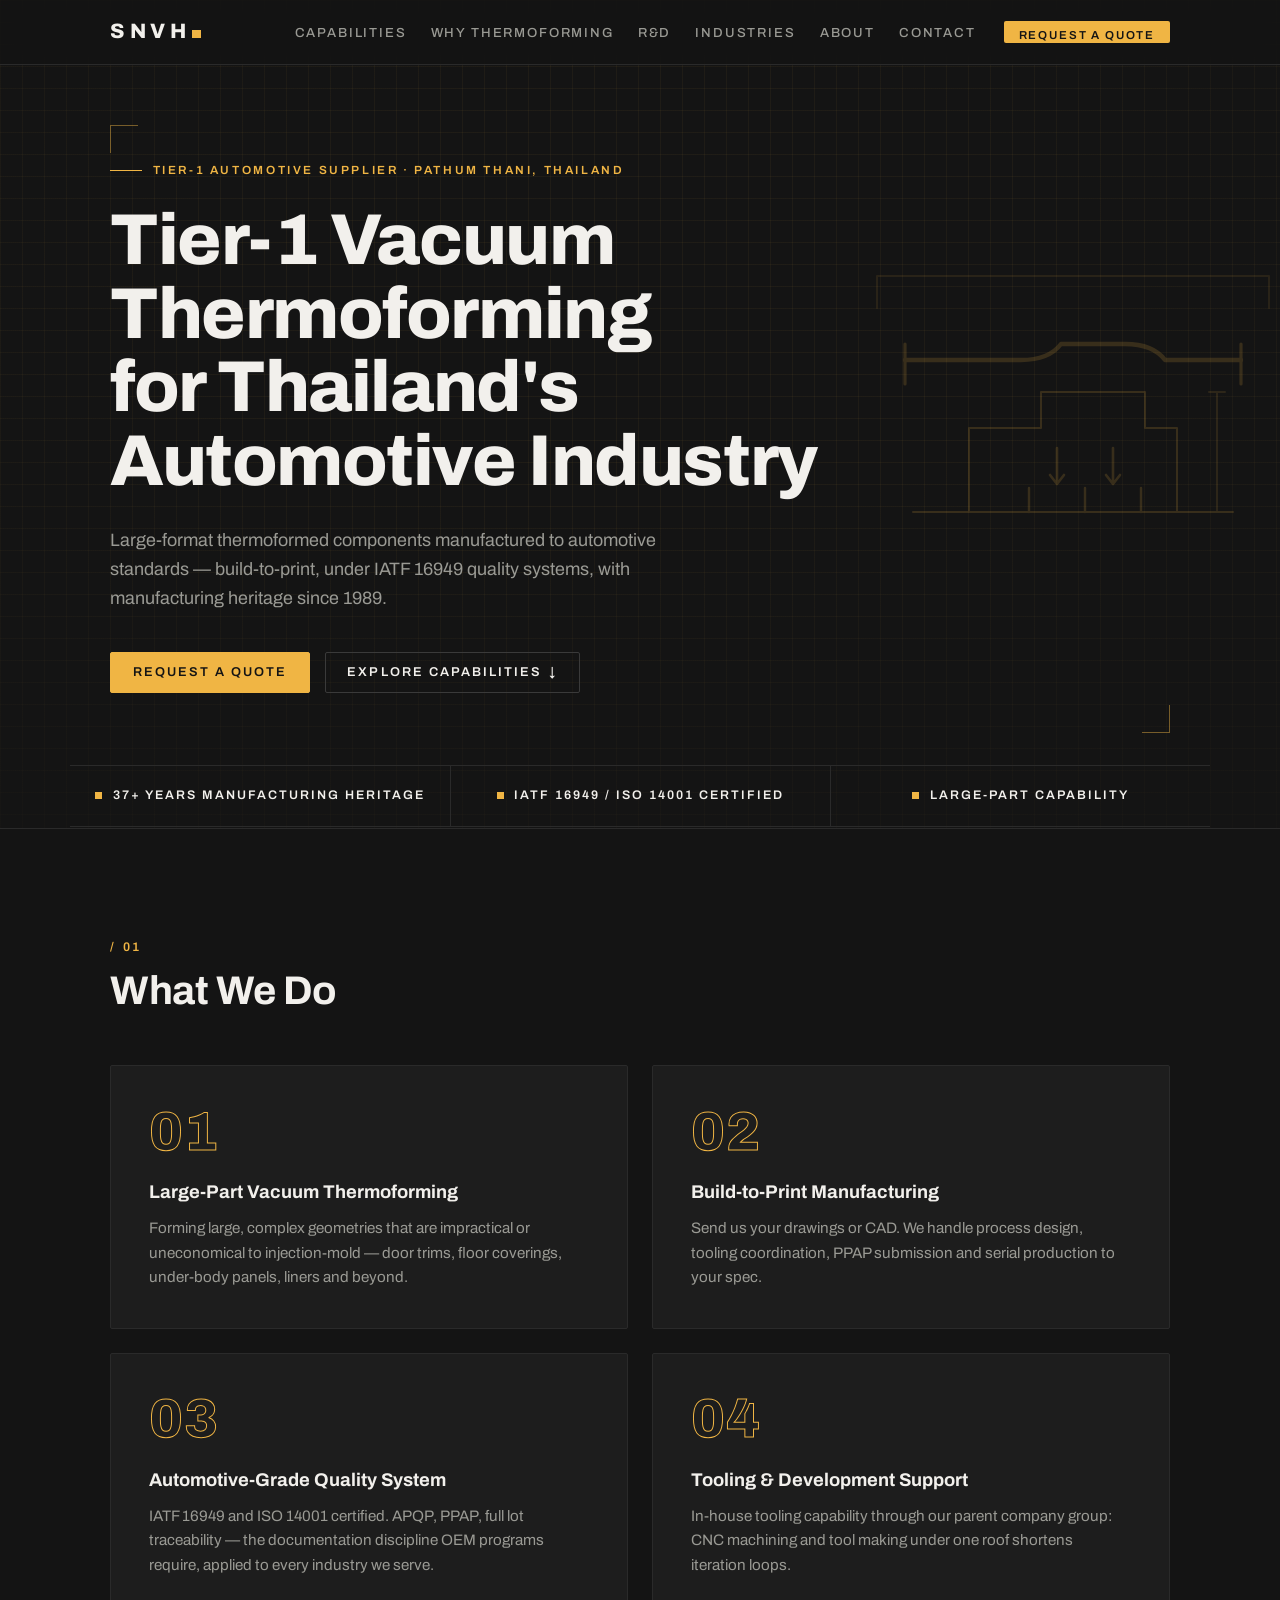
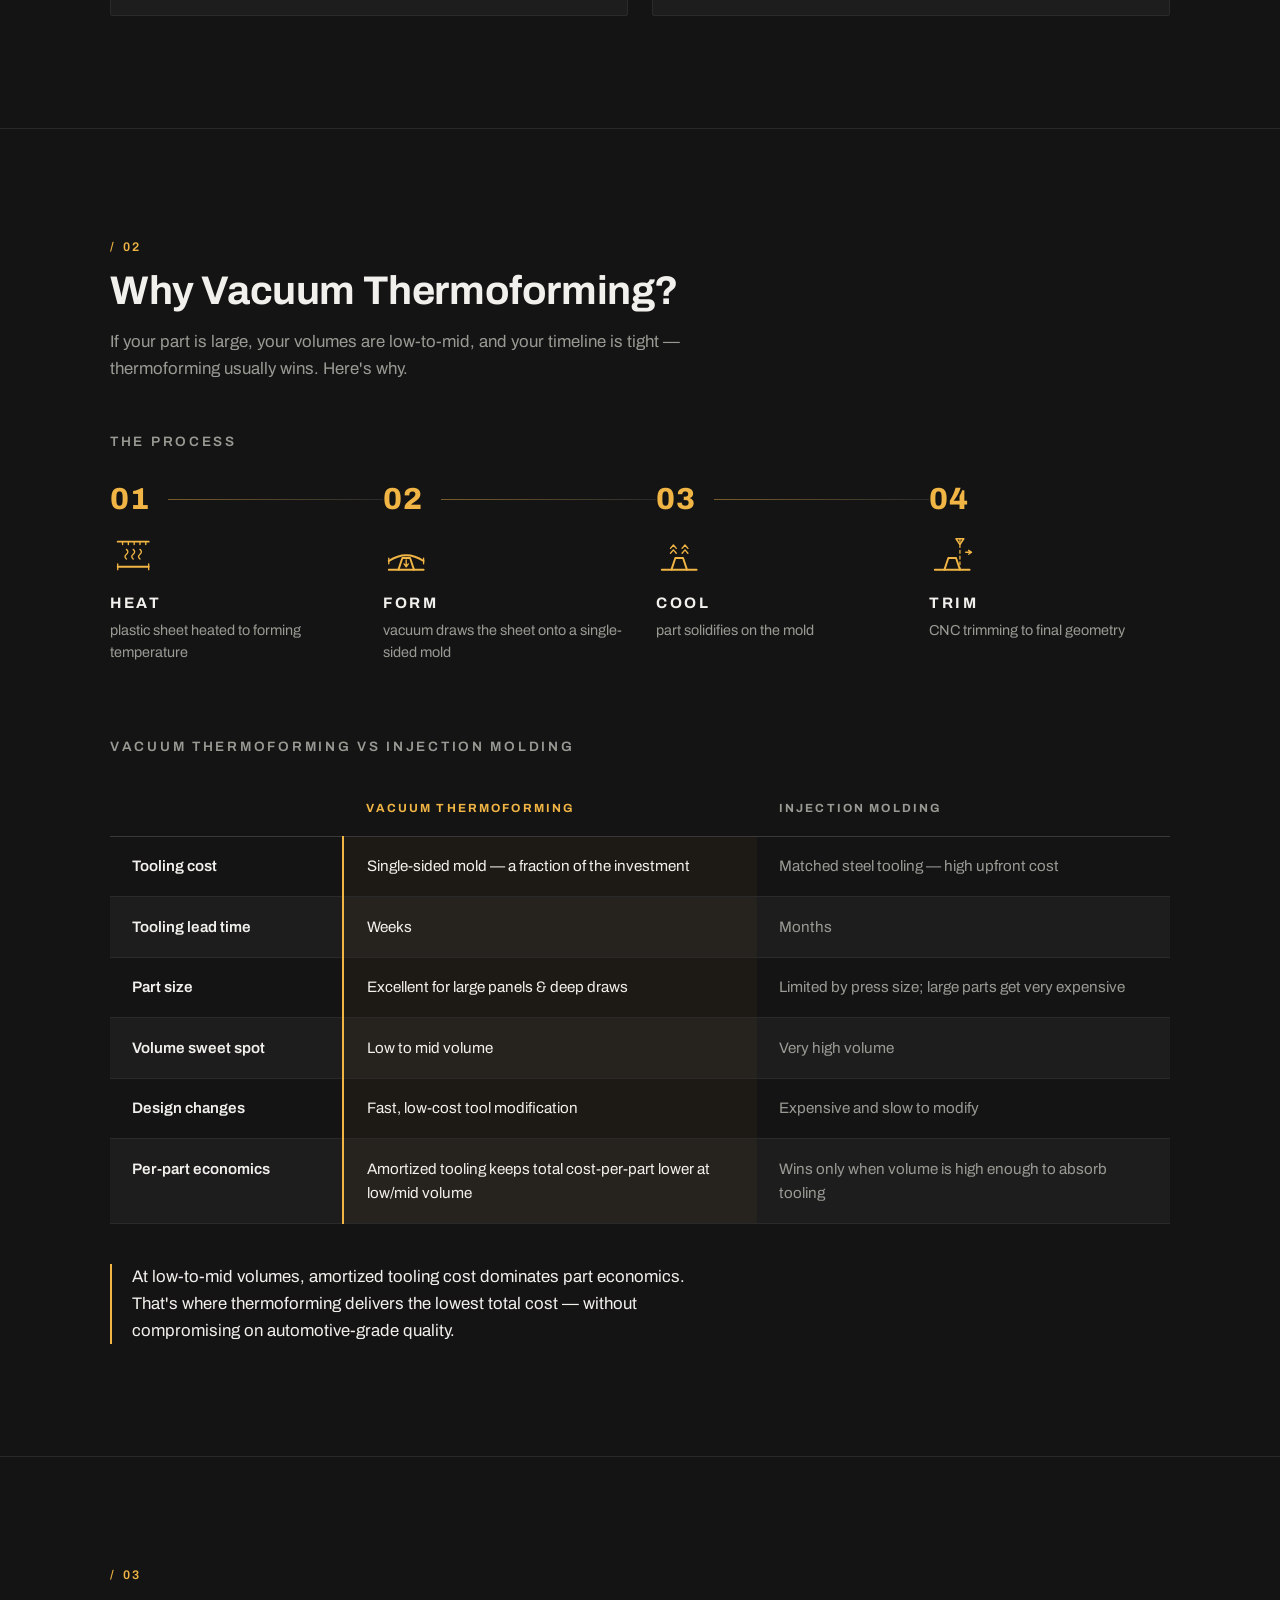
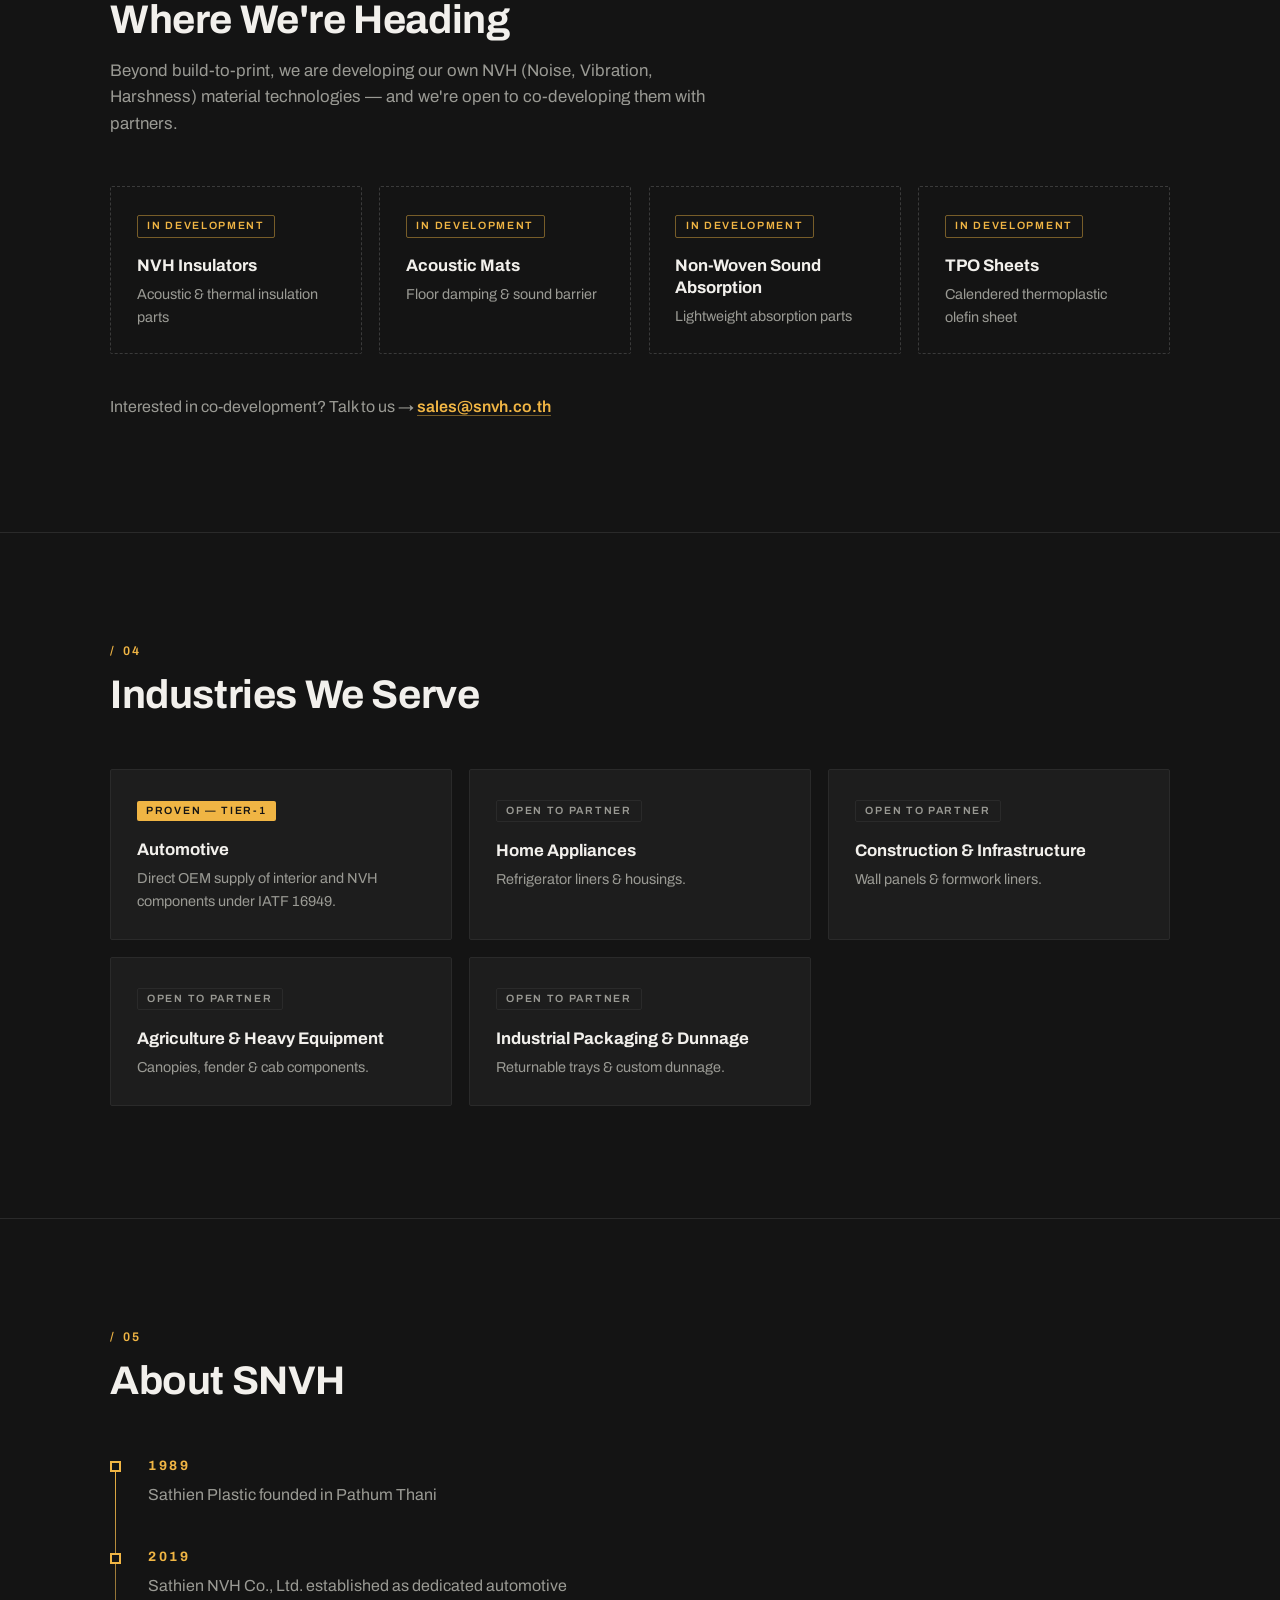
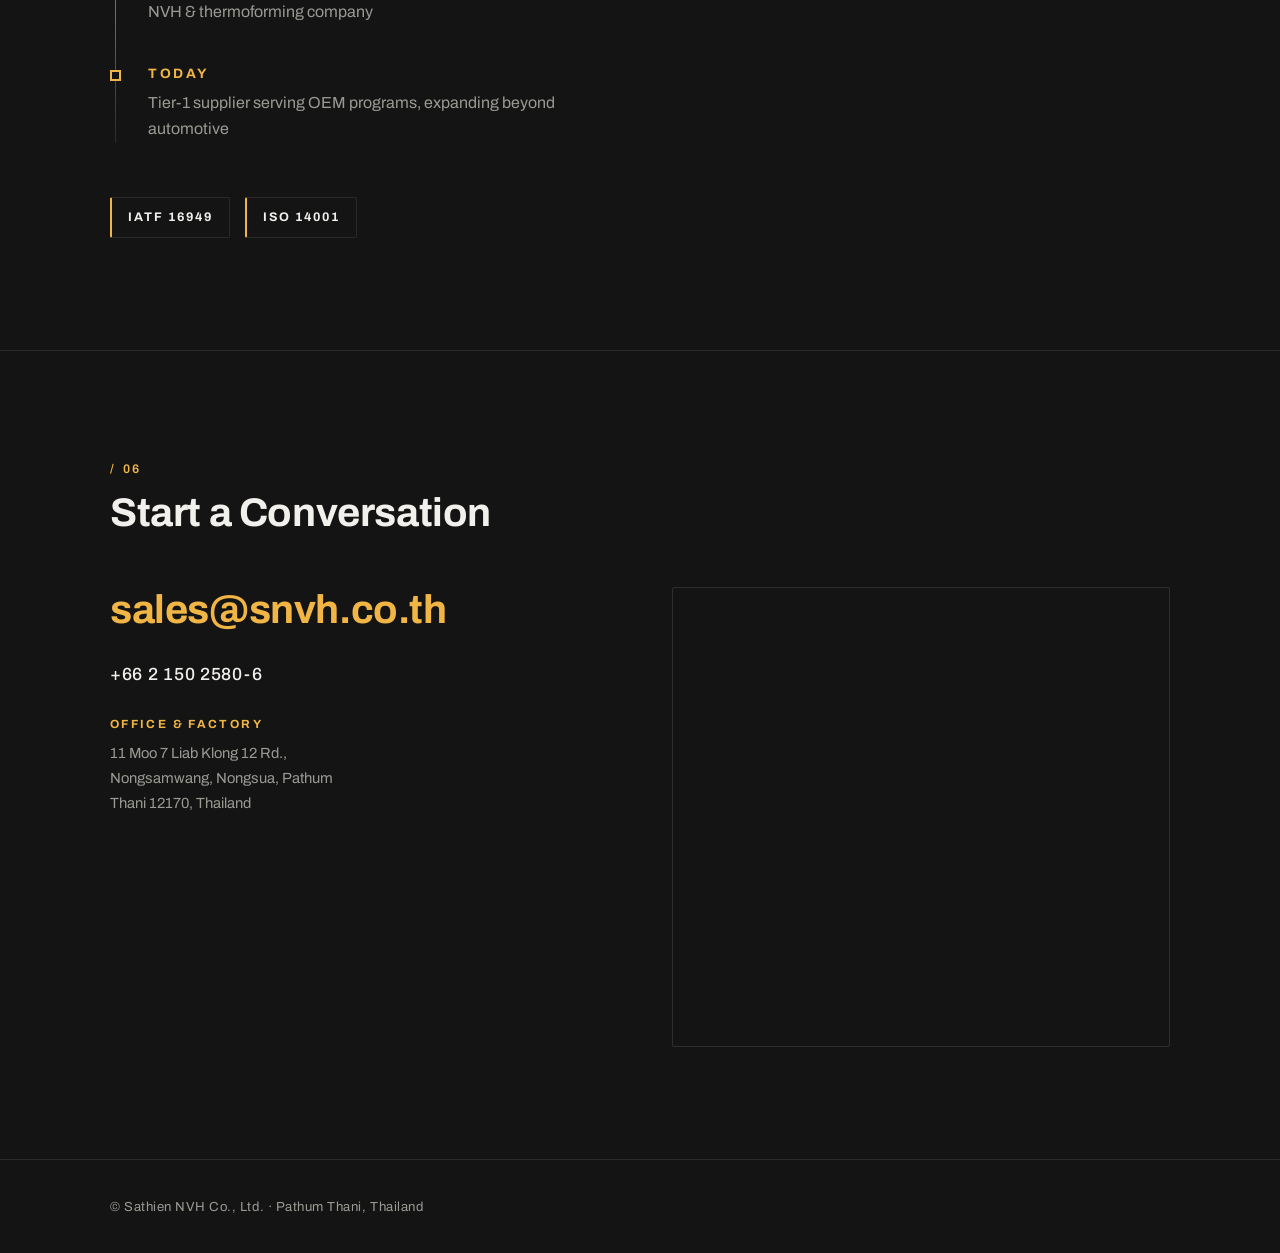
==== index.html @ 0f34d7b3 "feat: technical SVG illustrations for hero and process steps" ====
<!DOCTYPE html>
<html lang="en">
<head>
  <meta charset="UTF-8">
  <!-- Gate class added pre-CSS so first paint matches JS-enabled layout (prevents CLS); no-JS browsers skip it and get the static fallback -->
  <script>document.documentElement.classList.add('js-enabled');</script>
  <meta name="viewport" content="width=device-width, initial-scale=1.0">
  <title>SNVH — Tier-1 Vacuum Thermoforming Supplier, Thailand</title>
  <meta name="description" content="Tier-1 vacuum thermoforming supplier for Thailand's automotive industry. Large-part thermoforming, build-to-print, IATF 16949 certified. Pathum Thani, Thailand.">
  <link rel="canonical" href="https://snvh.co.th/">
  <meta name="theme-color" content="#141414">
  <meta property="og:title" content="SNVH — Tier-1 Vacuum Thermoforming Supplier, Thailand">
  <meta property="og:description" content="Tier-1 vacuum thermoforming supplier for Thailand's automotive industry. Large-part thermoforming, build-to-print, IATF 16949 certified. Pathum Thani, Thailand.">
  <meta property="og:type" content="website">
  <meta property="og:url" content="https://snvh.co.th/">
  <link rel="preconnect" href="https://fonts.googleapis.com">
  <link rel="preconnect" href="https://fonts.gstatic.com" crossorigin>
  <link rel="stylesheet" href="https://fonts.googleapis.com/css2?family=Archivo:wght@400;500;600;700;800&display=swap">
  <link rel="stylesheet" href="css/style.css">
  <script defer src="js/script.js"></script>
  <script type="application/ld+json">
  {
    "@context": "https://schema.org",
    "@type": "Organization",
    "name": "Sathien NVH Co., Ltd.",
    "alternateName": "SNVH",
    "url": "https://snvh.co.th/",
    "email": "sales@snvh.co.th",
    "telephone": "+66-2-150-2580",
    "foundingDate": "2019",
    "address": {
      "@type": "PostalAddress",
      "streetAddress": "11 Moo 7 Liab Klong 12 Rd., Nongsamwang",
      "addressLocality": "Nongsua",
      "addressRegion": "Pathum Thani",
      "postalCode": "12170",
      "addressCountry": "TH"
    }
  }
  </script>
</head>
<body>

  <a class="skip-link" href="#top">Skip to main content</a>

  <header class="site-header">
    <nav class="site-nav" aria-label="Main navigation">
      <a class="nav-logo" href="#top">SNVH</a>
      <button class="nav-toggle" type="button" aria-expanded="false" aria-controls="nav-menu" aria-label="Toggle navigation menu">
        <span class="nav-toggle-bar"></span>
        <span class="nav-toggle-bar"></span>
        <span class="nav-toggle-bar"></span>
      </button>
      <div class="nav-menu" id="nav-menu">
        <ul class="nav-links">
          <li><a class="nav-link" href="#capabilities">Capabilities</a></li>
          <li><a class="nav-link" href="#why-thermoforming">Why Thermoforming</a></li>
          <li><a class="nav-link" href="#rd-direction">R&amp;D</a></li>
          <li><a class="nav-link" href="#industries">Industries</a></li>
          <li><a class="nav-link" href="#about">About</a></li>
          <li><a class="nav-link" href="#contact">Contact</a></li>
        </ul>
        <a class="nav-cta btn btn-primary" href="mailto:sales@snvh.co.th">Request a quote</a>
      </div>
    </nav>
  </header>

  <main id="top" tabindex="-1">

    <!-- Hero -->
    <section class="hero">
      <svg class="hero-figure" viewBox="0 0 220 170" aria-hidden="true">
        <!-- datum frame -->
        <path d="M12 16 H208 M12 16 V32 M208 16 V32" stroke-width="1" opacity="0.6"/>
        <!-- thermoplastic sheet, clamped and draped over the mold -->
        <path d="M26 58 H84 Q98 58 104 50 H136 Q150 50 156 58 H194" stroke-width="2.2"/>
        <path d="M26 50 V70 M194 50 V70" stroke-width="1.6"/>
        <!-- single-sided mold, stepped profile -->
        <path d="M58 134 V92 H94 V74 H146 V92 H162 V134"/>
        <!-- base plate -->
        <path d="M30 134 H190"/>
        <!-- vacuum ports through the mold -->
        <path d="M88 134 V122 M116 134 V122 M144 134 V122" stroke-width="1.2"/>
        <!-- evacuation arrows -->
        <path d="M102 102 V120 M102 120 l-3.5 -4.5 M102 120 l3.5 -4.5" stroke-width="1.3"/>
        <path d="M130 102 V120 M130 120 l-3.5 -4.5 M130 120 l3.5 -4.5" stroke-width="1.3"/>
        <!-- dimension line -->
        <path d="M182 74 V134 M178 74 H186 M178 134 H186" stroke-width="1" opacity="0.7"/>
      </svg>
      <div class="hero-inner">
        <p class="hero-eyebrow">Tier-1 automotive supplier &middot; Pathum Thani, Thailand</p>
        <h1 class="hero-title">Tier-1 Vacuum Thermoforming for Thailand's Automotive Industry</h1>
        <p class="hero-sub">Large-format thermoformed components manufactured to automotive standards &mdash; build-to-print, under IATF 16949 quality systems, with manufacturing heritage since 1989.</p>
        <div class="hero-ctas">
          <a class="btn btn-primary" href="mailto:sales@snvh.co.th">Request a quote</a>
          <a class="btn btn-secondary" href="#capabilities">Explore capabilities <span aria-hidden="true">&darr;</span></a>
        </div>
      </div>
      <ul class="stat-bar">
        <li class="stat-item">37+ years manufacturing heritage</li>
        <li class="stat-item">IATF 16949 / ISO 14001 certified</li>
        <li class="stat-item">Large-part capability</li>
      </ul>
    </section>

    <!-- Capabilities -->
    <section class="capabilities section" id="capabilities">
      <div class="section-inner">
        <h2 class="section-title">What We Do</h2>
        <div class="capability-grid">
          <article class="capability-card reveal">
            <span class="card-number" aria-hidden="true">01</span>
            <h3 class="card-title">Large-Part Vacuum Thermoforming</h3>
            <p class="card-text">Forming large, complex geometries that are impractical or uneconomical to injection-mold &mdash; door trims, floor coverings, under-body panels, liners and beyond.</p>
          </article>
          <article class="capability-card reveal">
            <span class="card-number" aria-hidden="true">02</span>
            <h3 class="card-title">Build-to-Print Manufacturing</h3>
            <p class="card-text">Send us your drawings or CAD. We handle process design, tooling coordination, PPAP submission and serial production to your spec.</p>
          </article>
          <article class="capability-card reveal">
            <span class="card-number" aria-hidden="true">03</span>
            <h3 class="card-title">Automotive-Grade Quality System</h3>
            <p class="card-text">IATF 16949 and ISO 14001 certified. APQP, PPAP, full lot traceability &mdash; the documentation discipline OEM programs require, applied to every industry we serve.</p>
          </article>
          <article class="capability-card reveal">
            <span class="card-number" aria-hidden="true">04</span>
            <h3 class="card-title">Tooling &amp; Development Support</h3>
            <p class="card-text">In-house tooling capability through our parent company group: CNC machining and tool making under one roof shortens iteration loops.</p>
          </article>
        </div>
      </div>
    </section>

    <!-- Why Vacuum Thermoforming -->
    <section class="why-thermoforming section" id="why-thermoforming">
      <div class="section-inner">
        <h2 class="section-title">Why Vacuum Thermoforming?</h2>
        <p class="section-intro">If your part is large, your volumes are low-to-mid, and your timeline is tight &mdash; thermoforming usually wins. Here's why.</p>

        <h3 class="subsection-title">The Process</h3>
        <ol class="process-steps">
          <li class="process-step reveal">
            <svg class="process-icon" viewBox="0 0 48 48" aria-hidden="true">
              <path d="M8 11 H40"/>
              <path d="M13 11 V14 M19 11 V14 M25 11 V14 M31 11 V14 M37 11 V14" stroke-width="1.4"/>
              <path d="M17 19 q3 2.5 0 5 q-3 2.5 0 5" stroke-width="1.4"/>
              <path d="M24 19 q3 2.5 0 5 q-3 2.5 0 5" stroke-width="1.4"/>
              <path d="M31 19 q3 2.5 0 5 q-3 2.5 0 5" stroke-width="1.4"/>
              <path d="M8 37 H40"/>
              <path d="M8 34 V40 M40 34 V40" stroke-width="1.4"/>
            </svg>
            <span class="process-step-name">Heat</span>
            <span class="process-step-desc">plastic sheet heated to forming temperature</span>
          </li>
          <li class="process-step reveal">
            <svg class="process-icon" viewBox="0 0 48 48" aria-hidden="true">
              <path d="M6 40 H42"/>
              <path d="M16 40 L20 28 H28 L32 40"/>
              <path d="M6 31 Q24 19 42 31" stroke-width="2"/>
              <path d="M6 28 V34 M42 28 V34" stroke-width="1.4"/>
              <path d="M24 30 V37 M24 37 l-2.2 -3 M24 37 l2.2 -3" stroke-width="1.4"/>
            </svg>
            <span class="process-step-name">Form</span>
            <span class="process-step-desc">vacuum draws the sheet onto a single-sided mold</span>
          </li>
          <li class="process-step reveal">
            <svg class="process-icon" viewBox="0 0 48 48" aria-hidden="true">
              <path d="M6 40 H42"/>
              <path d="M16 40 L20 28 H28 L32 40"/>
              <path d="M15 23 l3 -3.5 l3 3.5 M15 18 l3 -3.5 l3 3.5" stroke-width="1.4"/>
              <path d="M27 23 l3 -3.5 l3 3.5 M27 18 l3 -3.5 l3 3.5" stroke-width="1.4"/>
            </svg>
            <span class="process-step-name">Cool</span>
            <span class="process-step-desc">part solidifies on the mold</span>
          </li>
          <li class="process-step reveal">
            <svg class="process-icon" viewBox="0 0 48 48" aria-hidden="true">
              <path d="M6 40 H42"/>
              <path d="M16 40 L20 28 H28 L32 40"/>
              <path d="M32 8 V40" stroke-width="1.3" stroke-dasharray="3 3"/>
              <path d="M28 8 H36 L32 14 Z" stroke-width="1.6"/>
              <path d="M38 22 H44 M44 22 l-3 -2 M44 22 l-3 2" stroke-width="1.4"/>
            </svg>
            <span class="process-step-name">Trim</span>
            <span class="process-step-desc">CNC trimming to final geometry</span>
          </li>
        </ol>

        <div class="compare-table-wrap reveal">
          <table class="compare-table">
            <caption class="compare-caption">Vacuum Thermoforming vs Injection Molding</caption>
            <thead>
              <tr>
                <th scope="col"><span class="visually-hidden">Criterion</span></th>
                <th scope="col">Vacuum Thermoforming</th>
                <th scope="col">Injection Molding</th>
              </tr>
            </thead>
            <tbody>
              <tr>
                <th scope="row">Tooling cost</th>
                <td data-label="Vacuum thermoforming">Single-sided mold &mdash; a fraction of the investment</td>
                <td data-label="Injection molding">Matched steel tooling &mdash; high upfront cost</td>
              </tr>
              <tr>
                <th scope="row">Tooling lead time</th>
                <td data-label="Vacuum thermoforming">Weeks</td>
                <td data-label="Injection molding">Months</td>
              </tr>
              <tr>
                <th scope="row">Part size</th>
                <td data-label="Vacuum thermoforming">Excellent for large panels &amp; deep draws</td>
                <td data-label="Injection molding">Limited by press size; large parts get very expensive</td>
              </tr>
              <tr>
                <th scope="row">Volume sweet spot</th>
                <td data-label="Vacuum thermoforming">Low to mid volume</td>
                <td data-label="Injection molding">Very high volume</td>
              </tr>
              <tr>
                <th scope="row">Design changes</th>
                <td data-label="Vacuum thermoforming">Fast, low-cost tool modification</td>
                <td data-label="Injection molding">Expensive and slow to modify</td>
              </tr>
              <tr>
                <th scope="row">Per-part economics</th>
                <td data-label="Vacuum thermoforming">Amortized tooling keeps total cost-per-part lower at low/mid volume</td>
                <td data-label="Injection molding">Wins only when volume is high enough to absorb tooling</td>
              </tr>
            </tbody>
          </table>
        </div>

        <p class="section-closing reveal">At low-to-mid volumes, amortized tooling cost dominates part economics. That's where thermoforming delivers the lowest total cost &mdash; without compromising on automotive-grade quality.</p>
      </div>
    </section>

    <!-- R&D Direction -->
    <section class="rd-direction section" id="rd-direction">
      <div class="section-inner">
        <h2 class="section-title">Where We're Heading</h2>
        <p class="section-intro">Beyond build-to-print, we are developing our own NVH (Noise, Vibration, Harshness) material technologies &mdash; and we're open to co-developing them with partners.</p>
        <div class="rd-grid">
          <article class="rd-card reveal">
            <span class="status-tag status-development">In development</span>
            <h3 class="card-title">NVH Insulators</h3>
            <p class="card-text">Acoustic &amp; thermal insulation parts</p>
          </article>
          <article class="rd-card reveal">
            <span class="status-tag status-development">In development</span>
            <h3 class="card-title">Acoustic Mats</h3>
            <p class="card-text">Floor damping &amp; sound barrier</p>
          </article>
          <article class="rd-card reveal">
            <span class="status-tag status-development">In development</span>
            <h3 class="card-title">Non-Woven Sound Absorption</h3>
            <p class="card-text">Lightweight absorption parts</p>
          </article>
          <article class="rd-card reveal">
            <span class="status-tag status-development">In development</span>
            <h3 class="card-title">TPO Sheets</h3>
            <p class="card-text">Calendered thermoplastic olefin sheet</p>
          </article>
        </div>
        <p class="rd-cta">Interested in co-development? Talk to us &rarr; <a class="rd-cta-link" href="mailto:sales@snvh.co.th">sales@snvh.co.th</a></p>
      </div>
    </section>

    <!-- Industries -->
    <section class="industries section" id="industries">
      <div class="section-inner">
        <h2 class="section-title">Industries We Serve</h2>
        <div class="industry-grid">
          <article class="industry-card reveal">
            <span class="status-tag status-proven">Proven &mdash; Tier-1</span>
            <h3 class="card-title">Automotive</h3>
            <p class="card-text">Direct OEM supply of interior and NVH components under IATF 16949.</p>
          </article>
          <article class="industry-card reveal">
            <span class="status-tag status-open">Open to partner</span>
            <h3 class="card-title">Home Appliances</h3>
            <p class="card-text">Refrigerator liners &amp; housings.</p>
          </article>
          <article class="industry-card reveal">
            <span class="status-tag status-open">Open to partner</span>
            <h3 class="card-title">Construction &amp; Infrastructure</h3>
            <p class="card-text">Wall panels &amp; formwork liners.</p>
          </article>
          <article class="industry-card reveal">
            <span class="status-tag status-open">Open to partner</span>
            <h3 class="card-title">Agriculture &amp; Heavy Equipment</h3>
            <p class="card-text">Canopies, fender &amp; cab components.</p>
          </article>
          <article class="industry-card reveal">
            <span class="status-tag status-open">Open to partner</span>
            <h3 class="card-title">Industrial Packaging &amp; Dunnage</h3>
            <p class="card-text">Returnable trays &amp; custom dunnage.</p>
          </article>
        </div>
      </div>
    </section>

    <!-- About -->
    <section class="about section" id="about">
      <div class="section-inner">
        <h2 class="section-title">About SNVH</h2>
        <ol class="timeline">
          <li class="timeline-node reveal">
            <span class="timeline-year">1989</span>
            <p class="timeline-text">Sathien Plastic founded in Pathum Thani</p>
          </li>
          <li class="timeline-node reveal">
            <span class="timeline-year">2019</span>
            <p class="timeline-text">Sathien NVH Co., Ltd. established as dedicated automotive NVH &amp; thermoforming company</p>
          </li>
          <li class="timeline-node reveal">
            <span class="timeline-year">Today</span>
            <p class="timeline-text">Tier-1 supplier serving OEM programs, expanding beyond automotive</p>
          </li>
        </ol>
        <div class="cert-row">
          <span class="cert-badge">IATF 16949</span>
          <span class="cert-badge">ISO 14001</span>
        </div>
      </div>
    </section>

    <!-- Contact -->
    <section class="contact section" id="contact">
      <div class="section-inner">
        <h2 class="section-title">Start a Conversation</h2>
        <div class="contact-grid">
          <div class="contact-details">
            <a class="contact-email" href="mailto:sales@snvh.co.th">sales@snvh.co.th</a>
            <a class="contact-tel" href="tel:+6621502580">+66&nbsp;2&nbsp;150&nbsp;2580&#8209;6</a>
            <div class="contact-address-block">
              <h3 class="contact-address-title">Office &amp; Factory</h3>
              <address class="contact-address-text">11 Moo 7 Liab Klong 12 Rd., Nongsamwang, Nongsua, Pathum Thani 12170, Thailand</address>
            </div>
          </div>
          <div class="contact-map">
            <iframe class="map-embed" src="https://www.google.com/maps?q=11%20Moo%207%20Liab%20Klong%2012%20Rd.%2C%20Nongsamwang%2C%20Nongsua%2C%20Pathum%20Thani%2012170%2C%20Thailand&amp;output=embed" loading="lazy" title="Map of SNVH Factory, Pathum Thani" referrerpolicy="no-referrer-when-downgrade" allowfullscreen></iframe>
          </div>
        </div>
      </div>
    </section>

  </main>

  <footer class="site-footer">
    <p class="footer-text">&copy; Sathien NVH Co., Ltd. &middot; Pathum Thani, Thailand</p>
  </footer>

</body>
</html>
---- css/style.css ----
/* ==========================================================================
   SNVH — Industrial Precision design system
   Style A: dark charcoal, engineering grid, amber-gold accents.
   Single font family: Archivo (weights carry hierarchy).
   Organization: tokens → reset → base → utilities → header → hero →
   sections (document order) → footer. Mobile-first; breakpoints 720 / 1024.
   ========================================================================== */

/* --------------------------------------------------------------------------
   1. Tokens
   -------------------------------------------------------------------------- */
:root {
  --bg: #141414;          /* page background */
  --bg-raised: #1d1d1d;   /* cards */
  --line: #2a2a2a;        /* borders, dividers, grid lines */
  --line-strong: #3a3a3a; /* emphasized borders: thead, dashed cards, secondary btn */
  --text-on-gold: #141414; /* dark text on gold surfaces */
  --gold: #F0B544;        /* accent: CTAs, numbers, eyebrows, tags */
  --gold-bright: #f7c768; /* hover state of gold surfaces */
  --gold-dim: rgba(240, 181, 68, 0.45);
  --grid-line: rgba(240, 181, 68, 0.05);
  --brown: #5C2C1F;       /* brand brown — sparing use */
  --text: #f2f0ec;
  --text-dim: #9a9a94;

  --font-stack: "Archivo", system-ui, -apple-system, "Segoe UI", Roboto,
    "Helvetica Neue", Arial, sans-serif;

  --container: 1140px;
  --gutter: clamp(1.25rem, 5vw, 2.5rem);
  --header-h: 4rem;

  --ease-out: cubic-bezier(0.22, 0.61, 0.36, 1);
}

/* --------------------------------------------------------------------------
   2. Reset / base
   -------------------------------------------------------------------------- */
*,
*::before,
*::after {
  box-sizing: border-box;
}

html {
  color-scheme: dark;
  scroll-behavior: smooth;
  -webkit-text-size-adjust: 100%;
}

body {
  margin: 0;
  background: var(--bg);
  color: var(--text);
  font-family: var(--font-stack);
  font-size: 1rem;
  line-height: 1.6;
  font-weight: 400;
  counter-reset: section;
  overflow-x: hidden; /* belt-and-braces against sub-pixel overflow */
}

h1, h2, h3, p, ol, ul, address, figure {
  margin: 0;
}

img, iframe {
  max-width: 100%;
  border: 0;
}

a {
  color: inherit;
}

::selection {
  background: var(--brown);
  color: var(--text);
}

:focus-visible {
  outline: 2px solid var(--gold);
  outline-offset: 3px;
}

main:focus {
  outline: none; /* programmatic focus target (#top, tabindex="-1") */
}

[id] {
  scroll-margin-top: calc(var(--header-h) + 1rem);
}

/* --------------------------------------------------------------------------
   3. Utilities
   -------------------------------------------------------------------------- */
.visually-hidden {
  position: absolute !important;
  width: 1px;
  height: 1px;
  padding: 0;
  margin: -1px;
  overflow: hidden;
  clip: rect(0 0 0 0);
  clip-path: inset(50%);
  white-space: nowrap;
  border: 0;
}

.skip-link {
  position: fixed;
  top: 0.75rem;
  left: 0.75rem;
  z-index: 1000; /* above .site-header (z-index: 100) */
  padding: 0.8em 1.4em;
  background: var(--gold);
  color: var(--text-on-gold);
  font-size: 0.8rem;
  font-weight: 700;
  letter-spacing: 0.12em;
  text-transform: uppercase;
  text-decoration: none;
  transform: translateY(calc(-100% - 1.5rem));
}

.skip-link:focus {
  transform: none;
}

/* Buttons — shared CTA language: sharp, uppercase, letter-spaced */
.btn {
  display: inline-flex;
  align-items: center;
  gap: 0.55em;
  padding: 1em 1.7em;
  border: 1px solid transparent;
  border-radius: 2px;
  font-size: 0.8rem;
  font-weight: 600;
  line-height: 1;
  letter-spacing: 0.16em;
  text-transform: uppercase;
  text-decoration: none;
  white-space: nowrap;
  transition: background-color 0.2s var(--ease-out),
              border-color 0.2s var(--ease-out),
              color 0.2s var(--ease-out),
              transform 0.2s var(--ease-out);
}

.btn:active {
  transform: translateY(1px);
}

.btn-primary {
  background: var(--gold);
  border-color: var(--gold);
  color: var(--text-on-gold);
}

.btn-primary:hover {
  background: var(--gold-bright);
  border-color: var(--gold-bright);
}

.btn-secondary {
  border-color: var(--line-strong);
  color: var(--text);
}

.btn-secondary:hover {
  border-color: var(--gold);
  color: var(--gold);
}

/* Status tags — chip language shared by R&D + Industries */
.status-tag {
  display: inline-block;
  padding: 0.45em 0.9em;
  border-radius: 2px;
  font-size: 0.66rem;
  font-weight: 600;
  line-height: 1;
  letter-spacing: 0.16em;
  text-transform: uppercase;
}

.status-development {
  border: 1px solid var(--gold-dim);
  color: var(--gold);
}

.status-proven {
  background: var(--gold);
  color: var(--text-on-gold);
}

.status-open {
  border: 1px solid var(--line);
  color: var(--text-dim);
}

/* Scroll-reveal — JS-gated. Without .js-enabled (on <html> or <body>),
   .reveal elements are fully visible: no-JS users lose nothing. */
.js-enabled .reveal {
  opacity: 0;
  transform: translateY(18px);
}

.js-enabled .reveal.visible {
  opacity: 1;
  transform: none;
  transition: opacity 0.6s var(--ease-out), transform 0.6s var(--ease-out);
}

@media (prefers-reduced-motion: reduce) {
  html {
    scroll-behavior: auto;
  }

  .js-enabled .reveal,
  .js-enabled .reveal.visible {
    opacity: 1;
    transform: none;
    transition: none;
  }

  *,
  *::before,
  *::after {
    animation-duration: 0.01ms !important;
    transition-duration: 0.01ms !important;
  }
}

/* --------------------------------------------------------------------------
   4. Header / navigation
   -------------------------------------------------------------------------- */
.site-header {
  position: fixed;
  top: 0;
  left: 0;
  right: 0;
  z-index: 100;
  background: rgba(20, 20, 20, 0.92); /* fallback when blur unsupported */
  border-bottom: 1px solid var(--line);
}

@supports (backdrop-filter: blur(12px)) or (-webkit-backdrop-filter: blur(12px)) {
  .site-header {
    background: rgba(20, 20, 20, 0.72);
    -webkit-backdrop-filter: blur(12px);
    backdrop-filter: blur(12px);
  }
}

.site-nav {
  display: flex;
  align-items: center;
  justify-content: space-between;
  flex-wrap: wrap;
  max-width: var(--container);
  min-height: var(--header-h);
  margin-inline: auto;
  padding-inline: var(--gutter);
}

.nav-logo {
  font-size: 1.3rem;
  font-weight: 800;
  letter-spacing: 0.22em;
  text-decoration: none;
  color: var(--text);
}

/* The trailing letter-spacing gap is balanced with a gold tick */
.nav-logo::after {
  content: "";
  display: inline-block;
  width: 0.42em;
  height: 0.42em;
  margin-left: 0.1em;
  background: var(--gold);
}

/* Hamburger — pure CSS, 3 bars; hidden without JS (it would be inert) */
.nav-toggle {
  display: none;
  flex-direction: column;
  justify-content: center;
  gap: 5px;
  width: 44px;
  height: 44px;
  padding: 10px;
  background: none;
  border: 1px solid var(--line);
  border-radius: 2px;
  cursor: pointer;
}

.nav-toggle-bar {
  display: block;
  width: 100%;
  height: 2px;
  background: var(--text);
  transition: transform 0.25s var(--ease-out), opacity 0.2s var(--ease-out);
}

.nav-toggle[aria-expanded="true"] .nav-toggle-bar:nth-child(1) {
  transform: translateY(7px) rotate(45deg);
}

.nav-toggle[aria-expanded="true"] .nav-toggle-bar:nth-child(2) {
  opacity: 0;
}

.nav-toggle[aria-expanded="true"] .nav-toggle-bar:nth-child(3) {
  transform: translateY(-7px) rotate(-45deg);
}

/* Menu — no-JS default: visible, stacked under the logo row on mobile */
.nav-menu {
  display: flex;
  flex-direction: column;
  align-items: flex-start;
  gap: 1rem;
  flex-basis: 100%;
  padding-block: 1rem 1.25rem;
  border-top: 1px solid var(--line);
}

.nav-links {
  display: flex;
  flex-direction: column;
  gap: 0.65rem;
  margin: 0;
  padding: 0;
  list-style: none;
}

.nav-link {
  font-size: 0.82rem;
  font-weight: 500;
  letter-spacing: 0.14em;
  text-transform: uppercase;
  text-decoration: none;
  color: var(--text-dim);
  transition: color 0.2s var(--ease-out);
}

.nav-link:hover,
.nav-link:focus-visible {
  color: var(--text);
}

/* Reserve underline space so .active causes no layout shift */
.site-nav .nav-menu a {
  border-bottom: 1px solid transparent;
  padding-bottom: 1px;
}

/* Active section indicator — mirrors hover color + adds gold underline */
.site-nav .nav-menu a.active {
  color: var(--text);
  border-bottom: 1px solid var(--gold);
  padding-bottom: 1px;
}

.site-nav .btn {
  padding: 0.7em 1.2em;
  font-size: 0.72rem;
}

/* JS present → collapse menu on mobile; body.nav-open re-opens it. */
.js-enabled .nav-menu {
  display: none;
}

.js-enabled .nav-open .nav-menu {
  display: flex;
}

.js-enabled .nav-toggle {
  display: flex;
}

@media (min-width: 720px) {
  .nav-toggle,
  .js-enabled .nav-toggle {
    display: none;
  }

  .nav-menu,
  .js-enabled .nav-menu {
    display: flex;
    flex-direction: row;
    align-items: center;
    gap: 1.75rem;
    flex-basis: auto;
    padding-block: 0;
    border-top: 0;
  }

  .nav-links {
    flex-direction: row;
    gap: 1.5rem;
  }
}

/* --------------------------------------------------------------------------
   5. Hero — engineering grid, registration brackets, stat strip
   -------------------------------------------------------------------------- */
.hero {
  position: relative;
  display: flex;
  flex-direction: column;
  justify-content: center;
  min-height: 92vh;  /* fallback */
  min-height: 92svh;
  padding-top: calc(var(--header-h) + 3rem);
  background-color: var(--bg);
  background-image:
    linear-gradient(var(--grid-line) 1px, transparent 1px),
    linear-gradient(90deg, var(--grid-line) 1px, transparent 1px);
  background-size: 22px 22px;
}

/* No-JS mobile: the nav menu renders expanded (see section 4), so a fixed
   header would cover the top of the hero. Keep the header in normal flow so
   the menu pushes content down instead. JS present (.js-enabled on <html>
   or <body>) collapses the menu, so the fixed header is safe again. Desktop
   (≥720px) keeps the base fixed header — the menu is a single row there. */
@media (max-width: 719.98px) {
  .site-header {
    position: static;
  }

  .js-enabled .site-header {
    position: fixed;
  }

  /* In-flow header already occupies its own height — drop the compensation */
  .hero {
    padding-top: 3rem;
  }

  .js-enabled .hero {
    padding-top: calc(var(--header-h) + 3rem);
  }
}

/* Fade the grid toward the edges so type sits on calm ground */
.hero::after {
  content: "";
  position: absolute;
  inset: 0;
  z-index: 0;
  pointer-events: none;
  background:
    radial-gradient(120% 90% at 50% 35%, transparent 30%, var(--bg) 100%);
}

/* Drafting schematic of a vacuum-formed part over its mold — decorative */
.hero-figure {
  position: absolute;
  top: 50%;
  right: clamp(-3rem, -1vw, 3rem);
  transform: translateY(-50%);
  width: min(40vw, 440px);
  height: auto;
  z-index: 1;
  stroke: var(--gold);
  fill: none;
  stroke-linecap: round;
  stroke-linejoin: round;
  opacity: 0.16;
  pointer-events: none;
}

@media (max-width: 919.98px) {
  .hero-figure {
    display: none;
  }
}

.hero-inner {
  position: relative;
  z-index: 2;
  width: 100%;
  max-width: var(--container);
  margin-inline: auto;
  padding-inline: var(--gutter);
  padding-block: 3rem 4.5rem;
}

/* Drafting-sheet registration brackets */
.hero-inner::before,
.hero-inner::after {
  content: "";
  position: absolute;
  width: 28px;
  height: 28px;
  border: 1px solid var(--gold-dim);
  pointer-events: none;
}

.hero-inner::before {
  top: 0.75rem;
  left: var(--gutter);
  border-right: 0;
  border-bottom: 0;
}

.hero-inner::after {
  bottom: 2rem;
  right: var(--gutter);
  border-left: 0;
  border-top: 0;
}

.hero-eyebrow {
  display: flex;
  align-items: center;
  gap: 0.9em;
  margin-bottom: 1.5rem;
  color: var(--gold);
  font-size: 0.74rem;
  font-weight: 600;
  letter-spacing: 0.22em;
  text-transform: uppercase;
}

.hero-eyebrow::before {
  content: "";
  flex: none;
  width: 2rem;
  height: 1px;
  background: var(--gold);
}

.hero-title {
  max-width: 17ch;
  font-size: clamp(2.2rem, 6.5vw, 4.5rem);
  font-weight: 800;
  line-height: 1.02;
  letter-spacing: -0.02em;
  text-wrap: balance;
}

.hero-sub {
  max-width: 56ch;
  margin-top: 1.75rem;
  color: var(--text-dim);
  font-size: clamp(1rem, 1.4vw, 1.125rem);
}

.hero-ctas {
  display: flex;
  flex-wrap: wrap;
  gap: 0.9rem;
  margin-top: 2.5rem;
}

/* Stat strip — ruled top & bottom, thin internal dividers */
.stat-bar {
  position: relative;
  z-index: 1;
  display: grid;
  grid-template-columns: 1fr;
  max-width: var(--container);
  width: 100%;
  margin: 0 auto;
  padding: 0;
  list-style: none;
  border-top: 1px solid var(--line);
  border-bottom: 1px solid var(--line);
}

.stat-item {
  display: flex;
  align-items: center;
  gap: 0.85em;
  padding: 1.1rem var(--gutter);
  font-size: 0.78rem;
  font-weight: 600;
  letter-spacing: 0.16em;
  text-transform: uppercase;
  color: var(--text);
}

.stat-item + .stat-item {
  border-top: 1px solid var(--line);
}

.stat-item::before {
  content: "";
  flex: none;
  width: 7px;
  height: 7px;
  background: var(--gold);
}

@media (min-width: 720px) {
  .stat-bar {
    grid-template-columns: repeat(3, 1fr);
  }

  .stat-item {
    justify-content: center;
    padding: 1.25rem 1rem;
    text-align: center;
  }

  .stat-item + .stat-item {
    border-top: 0;
    border-left: 1px solid var(--line);
  }
}

/* --------------------------------------------------------------------------
   6. Section scaffolding — numbered like drawing sheets
   -------------------------------------------------------------------------- */
.section {
  padding-block: clamp(4rem, 10vw, 7rem);
  border-top: 1px solid var(--line);
  counter-increment: section;
}

.section-inner {
  max-width: var(--container);
  margin-inline: auto;
  padding-inline: var(--gutter);
}

.section-title {
  margin-bottom: clamp(2rem, 5vw, 3.25rem);
  font-size: clamp(1.7rem, 3.6vw, 2.5rem);
  font-weight: 700;
  line-height: 1.1;
  letter-spacing: -0.01em;
}

/* Sheet index: "/ 01" … "/ 06" */
.section-title::before {
  content: "/ " counter(section, decimal-leading-zero);
  display: block;
  margin-bottom: 0.9rem;
  color: var(--gold);
  font-size: 0.78rem;
  font-weight: 600;
  letter-spacing: 0.22em;
}

.section-intro {
  max-width: 62ch;
  margin-top: calc(-1 * clamp(1.25rem, 3vw, 2.25rem));
  margin-bottom: clamp(2rem, 5vw, 3rem);
  color: var(--text-dim);
  font-size: 1.05rem;
}

.subsection-title {
  margin-bottom: 1.75rem;
  font-size: 0.85rem;
  font-weight: 600;
  letter-spacing: 0.2em;
  text-transform: uppercase;
  color: var(--text-dim);
}

.section-closing {
  max-width: 62ch;
  margin-top: 2.5rem;
  padding-left: 1.25rem;
  border-left: 2px solid var(--gold);
  color: var(--text);
  font-size: 1.05rem;
}

/* --------------------------------------------------------------------------
   7. Capabilities — 01–04 cards with outlined drafting numerals
   -------------------------------------------------------------------------- */
.capability-grid {
  display: grid;
  grid-template-columns: 1fr;
  gap: 1.25rem;
}

.capability-card {
  padding: clamp(1.6rem, 3vw, 2.4rem);
  background: var(--bg-raised);
  border: 1px solid var(--line);
  border-radius: 2px;
  transition: border-color 0.25s var(--ease-out);
}

.capability-card:hover {
  border-color: var(--gold-dim);
}

.card-number {
  display: block;
  margin-bottom: 1.4rem;
  color: var(--gold);
  font-size: 3.4rem;
  font-weight: 800;
  line-height: 1;
  letter-spacing: 0.02em;
}

/* Hollow numerals that fill with gold on hover (engineering-stencil feel) */
@supports (-webkit-text-stroke: 1px black) {
  .card-number {
    -webkit-text-stroke: 1px var(--gold);
    -webkit-text-fill-color: transparent;
    transition: -webkit-text-fill-color 0.3s var(--ease-out);
  }

  .capability-card:hover .card-number {
    -webkit-text-fill-color: var(--gold);
  }
}

.card-title {
  font-size: 1.15rem;
  font-weight: 700;
  line-height: 1.3;
}

.card-text {
  margin-top: 0.7rem;
  color: var(--text-dim);
  font-size: 0.95rem;
}

@media (min-width: 720px) {
  .capability-grid {
    grid-template-columns: repeat(2, 1fr);
    gap: 1.5rem;
  }
}

/* --------------------------------------------------------------------------
   8. Why thermoforming — process steps + comparison table
   -------------------------------------------------------------------------- */

/* Process steps: CSS counters supply the gold 01–04; connectors via ::after */
.process-steps {
  display: grid;
  grid-template-columns: 1fr;
  gap: 1.6rem;
  margin-bottom: clamp(3rem, 7vw, 4.5rem);
  padding: 0;
  list-style: none;
  counter-reset: step;
}

.process-step {
  position: relative;
  padding-left: 4.25rem;
  counter-increment: step;
}

.process-step::before {
  content: counter(step, decimal-leading-zero);
  position: absolute;
  top: 0;
  left: 0;
  color: var(--gold);
  font-size: 1.6rem;
  font-weight: 800;
  line-height: 1.2;
  letter-spacing: 0.04em;
}

/* Vertical connector (mobile) */
.process-step:not(:last-child)::after {
  content: "";
  position: absolute;
  top: 2.4rem;
  bottom: -1.6rem; /* spans the grid gap */
  left: 1.15rem;
  width: 1px;
  background: linear-gradient(var(--gold-dim), var(--line));
}

.process-step-name {
  display: block;
  font-size: 0.95rem;
  font-weight: 700;
  letter-spacing: 0.18em;
  text-transform: uppercase;
}

.process-step-desc {
  display: block;
  margin-top: 0.3rem;
  max-width: 30ch;
  color: var(--text-dim);
  font-size: 0.9rem;
  line-height: 1.5;
}

/* Technical line-illustration per step — decorative, themed via token */
.process-icon {
  display: block;
  width: 2.9rem;
  height: 2.9rem;
  margin-bottom: 0.9rem;
  stroke: var(--gold);
  fill: none;
  stroke-width: 2;
  stroke-linecap: round;
  stroke-linejoin: round;
}

@media (min-width: 720px) {
  .process-steps {
    grid-template-columns: repeat(4, 1fr);
    gap: 2rem;
  }

  .process-step {
    padding-left: 0;
    padding-top: 3.1rem;
  }

  .process-step::before {
    font-size: 1.9rem;
  }

  /* Horizontal connector across the grid gap */
  .process-step:not(:last-child)::after {
    top: 1.1rem;
    bottom: auto;
    left: 3.6rem;
    right: -2rem; /* spans the grid gap */
    width: auto;
    height: 1px;
    background: linear-gradient(90deg, var(--gold-dim), var(--line));
  }
}

/* Comparison table — mobile-first: each row becomes a stacked card */
.compare-table-wrap {
  margin-top: 0.5rem;
}

.compare-table {
  width: 100%;
  border-collapse: collapse;
}

.compare-caption {
  margin-bottom: 1.5rem;
  text-align: left;
  font-size: 0.85rem;
  font-weight: 600;
  letter-spacing: 0.2em;
  text-transform: uppercase;
  color: var(--text-dim);
}

@media (max-width: 719.98px) {
  .compare-table,
  .compare-caption,
  .compare-table tbody,
  .compare-table tr,
  .compare-table th,
  .compare-table td {
    display: block;
  }

  /* Keep column headers for AT; hide visually (table semantics are
     already linearized at this width) */
  .compare-table thead {
    position: absolute;
    width: 1px;
    height: 1px;
    margin: -1px;
    overflow: hidden;
    clip: rect(0 0 0 0);
    clip-path: inset(50%);
  }

  .compare-table tbody tr {
    margin-bottom: 1rem;
    background: var(--bg-raised);
    border: 1px solid var(--line);
    border-radius: 2px;
  }

  .compare-table th[scope="row"] {
    padding: 0.9rem 1.1rem;
    border-bottom: 1px solid var(--line);
    text-align: left;
    font-size: 0.78rem;
    font-weight: 700;
    letter-spacing: 0.16em;
    text-transform: uppercase;
  }

  .compare-table td {
    padding: 0.85rem 1.1rem;
    font-size: 0.92rem;
    color: var(--text);
  }

  .compare-table td::before {
    display: block;
    margin-bottom: 0.3rem;
    font-size: 0.66rem;
    font-weight: 600;
    letter-spacing: 0.18em;
    text-transform: uppercase;
    color: var(--text-dim);
  }

  /* Labels mirror the (visually hidden) column headers */
  .compare-table td:nth-of-type(1) {
    border-left: 2px solid var(--gold);
  }

  .compare-table td:nth-of-type(1)::before {
    content: attr(data-label);
    color: var(--gold);
  }

  .compare-table td:nth-of-type(2) {
    border-top: 1px solid var(--line);
  }

  .compare-table td:nth-of-type(2)::before {
    content: attr(data-label);
  }
}

@media (min-width: 720px) {
  .compare-table-wrap {
    overflow-x: auto; /* safety only; table fits its container */
  }

  .compare-table th,
  .compare-table td {
    padding: 1.1rem 1.4rem;
    text-align: left;
    vertical-align: top;
    border-bottom: 1px solid var(--line);
    font-size: 0.95rem;
  }

  .compare-table thead th {
    border-bottom: 1px solid var(--line-strong);
    font-size: 0.74rem;
    font-weight: 700;
    letter-spacing: 0.18em;
    text-transform: uppercase;
    color: var(--text-dim);
  }

  .compare-table thead th:nth-child(2) {
    color: var(--gold);
  }

  .compare-table tbody th[scope="row"] {
    width: 22%;
    font-weight: 600;
    color: var(--text);
  }

  .compare-table tbody td {
    color: var(--text-dim);
    width: 39%;
  }

  .compare-table tbody tr:nth-child(even) {
    background: var(--bg-raised);
  }

  /* Subtly favor the thermoforming column */
  .compare-table tbody td:nth-of-type(1) {
    border-left: 2px solid var(--gold);
    background: rgba(240, 181, 68, 0.04);
    color: var(--text);
  }
}

/* --------------------------------------------------------------------------
   9. R&D direction — pipeline cards (dashed = not-yet-solid offering)
   -------------------------------------------------------------------------- */
.rd-grid {
  display: grid;
  grid-template-columns: 1fr;
  gap: 1.1rem;
}

.rd-card {
  padding: 1.5rem 1.6rem;
  background: transparent;
  border: 1px dashed var(--line-strong);
  border-radius: 2px;
  transition: border-color 0.25s var(--ease-out);
}

.rd-card:hover {
  border-color: var(--gold-dim);
}

.rd-card .status-tag {
  margin-bottom: 1.1rem;
}

.rd-card .card-title {
  font-size: 1.05rem;
}

.rd-card .card-text {
  margin-top: 0.4rem;
  font-size: 0.9rem;
}

.rd-cta {
  margin-top: 2.5rem;
  color: var(--text-dim);
  font-size: 1rem;
}

.rd-cta-link {
  color: var(--gold);
  font-weight: 600;
  text-decoration: none;
  border-bottom: 1px solid var(--gold-dim);
  transition: border-color 0.2s var(--ease-out);
}

.rd-cta-link:hover {
  border-bottom-color: var(--gold);
}

@media (min-width: 720px) {
  .rd-grid {
    grid-template-columns: repeat(2, 1fr);
  }
}

@media (min-width: 1024px) {
  .rd-grid {
    grid-template-columns: repeat(4, 1fr);
  }
}

/* --------------------------------------------------------------------------
   10. Industries — 5 tiles
   -------------------------------------------------------------------------- */
.industry-grid {
  display: grid;
  grid-template-columns: 1fr;
  gap: 1.1rem;
}

.industry-card {
  padding: 1.6rem;
  background: var(--bg-raised);
  border: 1px solid var(--line);
  border-radius: 2px;
  transition: border-color 0.25s var(--ease-out);
}

.industry-card:hover {
  border-color: var(--gold-dim);
}

.industry-card .status-tag {
  margin-bottom: 1.1rem;
}

.industry-card .card-title {
  font-size: 1.05rem;
}

.industry-card .card-text {
  margin-top: 0.4rem;
  font-size: 0.9rem;
}

@media (min-width: 720px) {
  .industry-grid {
    grid-template-columns: repeat(2, 1fr);
  }
}

@media (min-width: 1024px) {
  .industry-grid {
    grid-template-columns: repeat(3, 1fr);
  }
}

/* --------------------------------------------------------------------------
   11. About — timeline + certification chips
   -------------------------------------------------------------------------- */
.timeline {
  position: relative;
  max-width: 640px;
  padding: 0;
  list-style: none;
}

.timeline::before {
  content: "";
  position: absolute;
  top: 6px;
  bottom: 6px;
  left: 5px;
  width: 1px;
  background: linear-gradient(var(--gold), var(--line));
}

.timeline-node {
  position: relative;
  padding-left: 2.4rem;
  padding-bottom: 2.4rem;
}

.timeline-node:last-child {
  padding-bottom: 0.5rem;
}

/* Square node markers — drafting datum points, not soft dots */
.timeline-node::before {
  content: "";
  position: absolute;
  top: 0.42em;
  left: 0;
  width: 11px;
  height: 11px;
  background: var(--bg);
  border: 2px solid var(--gold);
}

.timeline-year {
  display: block;
  margin-bottom: 0.35rem;
  color: var(--gold);
  font-size: 0.85rem;
  font-weight: 700;
  letter-spacing: 0.18em;
  text-transform: uppercase;
}

.timeline-text {
  max-width: 50ch;
  color: var(--text-dim);
}

.cert-row {
  display: flex;
  flex-wrap: wrap;
  gap: 0.9rem;
  margin-top: 3rem;
}

.cert-badge {
  display: inline-block;
  padding: 0.75em 1.3em;
  border: 1px solid var(--line);
  border-left: 2px solid var(--gold);
  border-radius: 2px;
  font-size: 0.78rem;
  font-weight: 700;
  letter-spacing: 0.16em;
  text-transform: uppercase;
}

/* --------------------------------------------------------------------------
   12. Contact
   -------------------------------------------------------------------------- */
.contact-grid {
  display: grid;
  grid-template-columns: 1fr;
  gap: 3rem;
}

.contact-details {
  display: grid;
  grid-template-columns: 1fr;
  gap: 1.6rem;
  align-content: start;
}

.contact-email {
  justify-self: start;
  color: var(--gold);
  font-size: clamp(1.5rem, 4vw, 2.5rem);
  font-weight: 700;
  letter-spacing: -0.01em;
  line-height: 1.15;
  text-decoration: none;
  overflow-wrap: anywhere; /* never overflow at 375px */
  border-bottom: 2px solid transparent;
  transition: border-color 0.2s var(--ease-out);
}

.contact-email:hover {
  border-bottom-color: var(--gold);
}

.contact-tel {
  justify-self: start;
  color: var(--text);
  font-size: 1.1rem;
  font-weight: 500;
  letter-spacing: 0.04em;
  text-decoration: none;
}

.contact-tel:hover {
  color: var(--gold);
}

.contact-address-title {
  margin-bottom: 0.5rem;
  font-size: 0.74rem;
  font-weight: 700;
  letter-spacing: 0.2em;
  text-transform: uppercase;
  color: var(--gold);
}

.contact-address-text {
  max-width: 36ch;
  color: var(--text-dim);
  font-style: normal;
  font-size: 0.92rem;
  line-height: 1.7;
}

.map-embed {
  display: block;
  width: 100%;
  height: clamp(320px, 45vw, 460px);
  border: 1px solid var(--line);
  border-radius: 2px;
  /* Blend with the dark theme but keep it readable */
  filter: grayscale(0.35) contrast(0.92) brightness(0.95);
}

@media (min-width: 720px) {
  .contact-details {
    grid-template-columns: repeat(2, 1fr);
  }

  .contact-email,
  .contact-tel {
    grid-column: 1 / -1;
  }
}

@media (min-width: 1024px) {
  .contact-grid {
    grid-template-columns: 1fr 1fr;
    gap: 4rem;
    align-items: start;
  }
}

/* --------------------------------------------------------------------------
   13. Footer
   -------------------------------------------------------------------------- */
.site-footer {
  border-top: 1px solid var(--line);
  padding-block: 2.25rem;
}

.footer-text {
  max-width: var(--container);
  margin-inline: auto;
  padding-inline: var(--gutter);
  color: var(--text-dim);
  font-size: 0.82rem;
  letter-spacing: 0.04em;
}
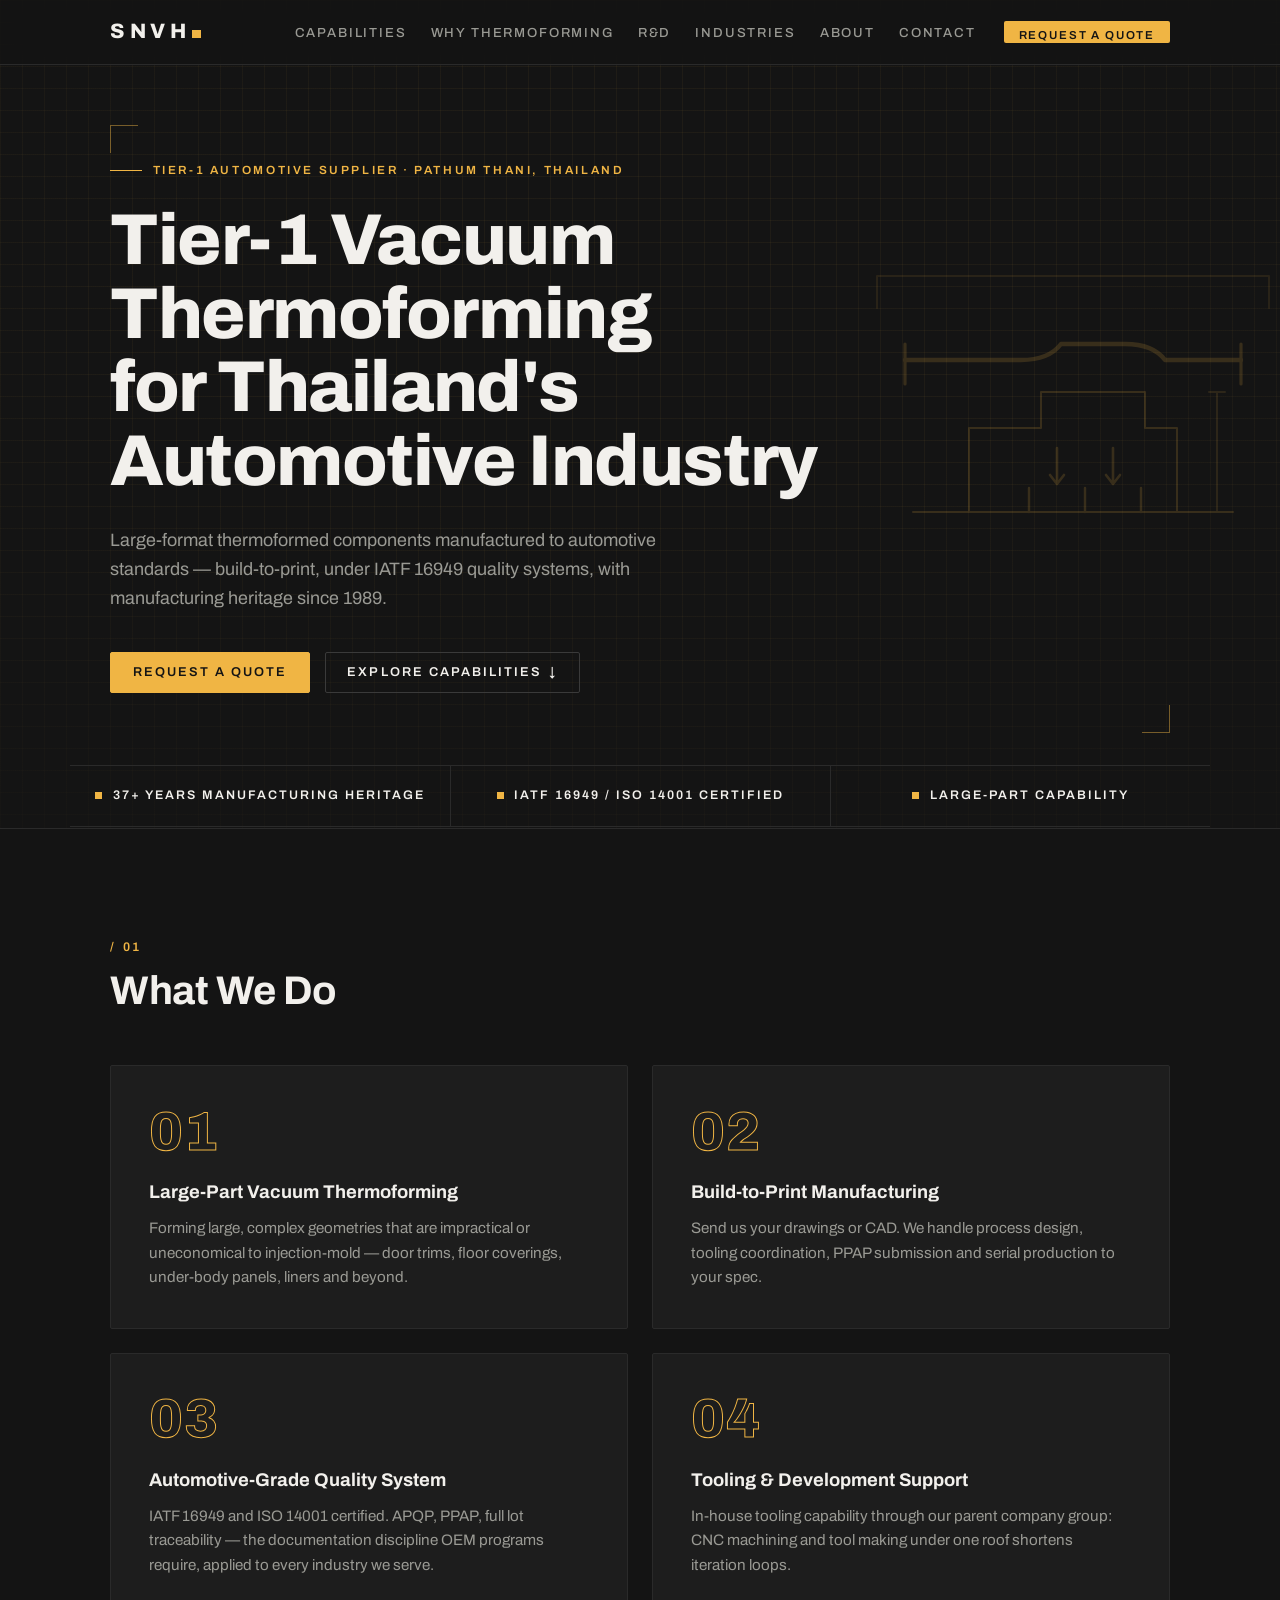
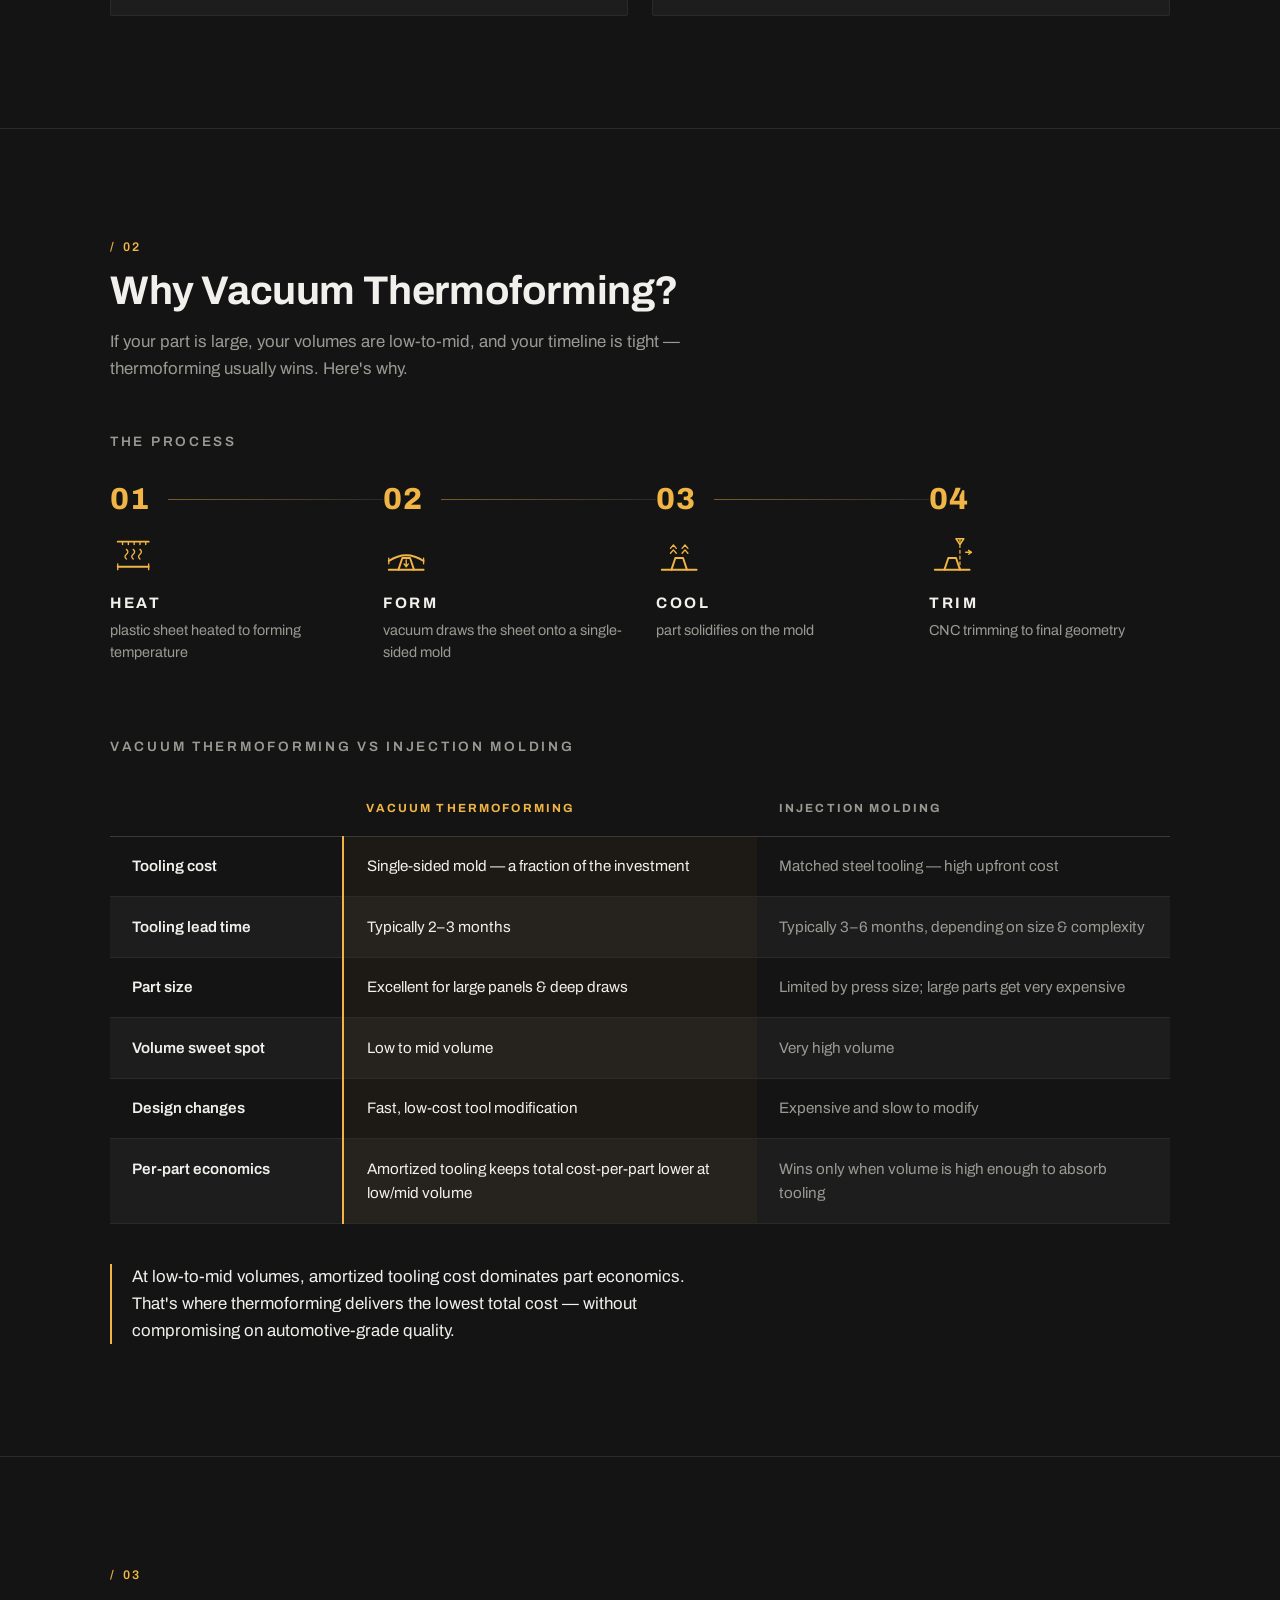
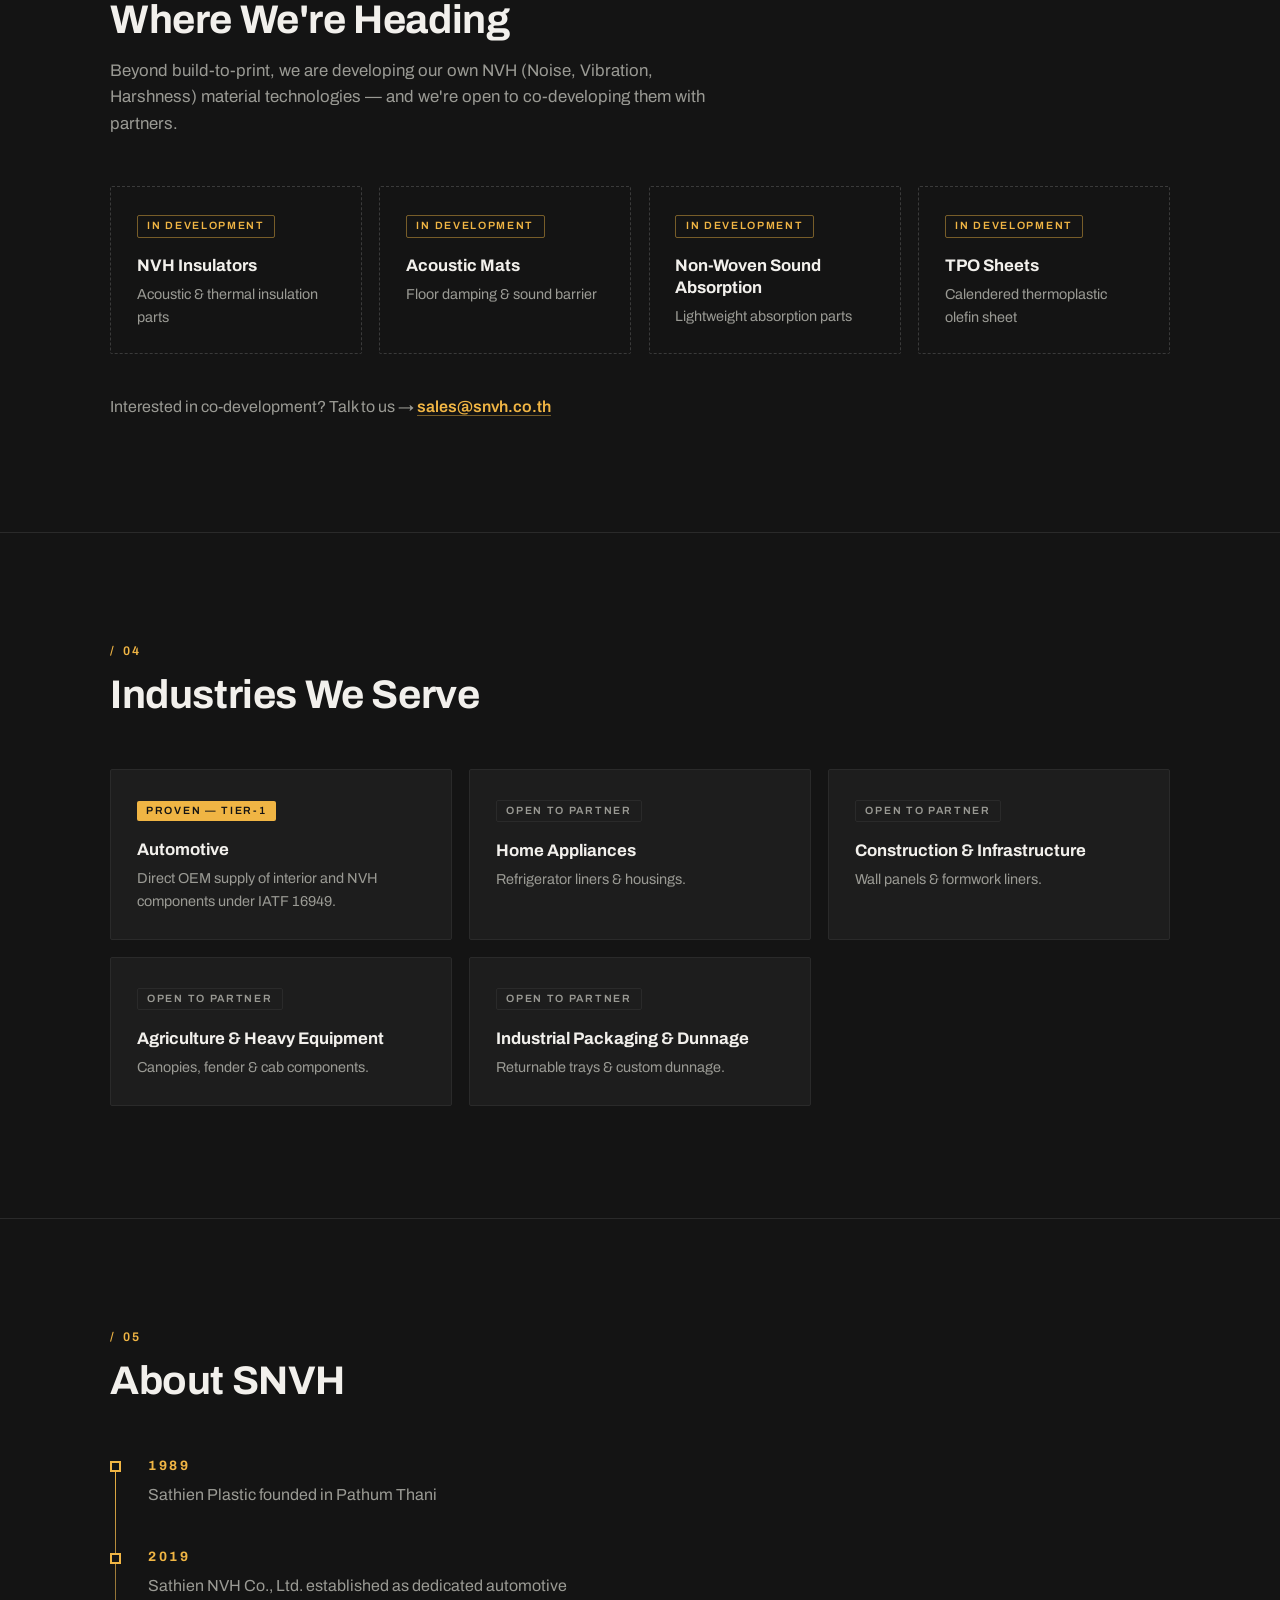
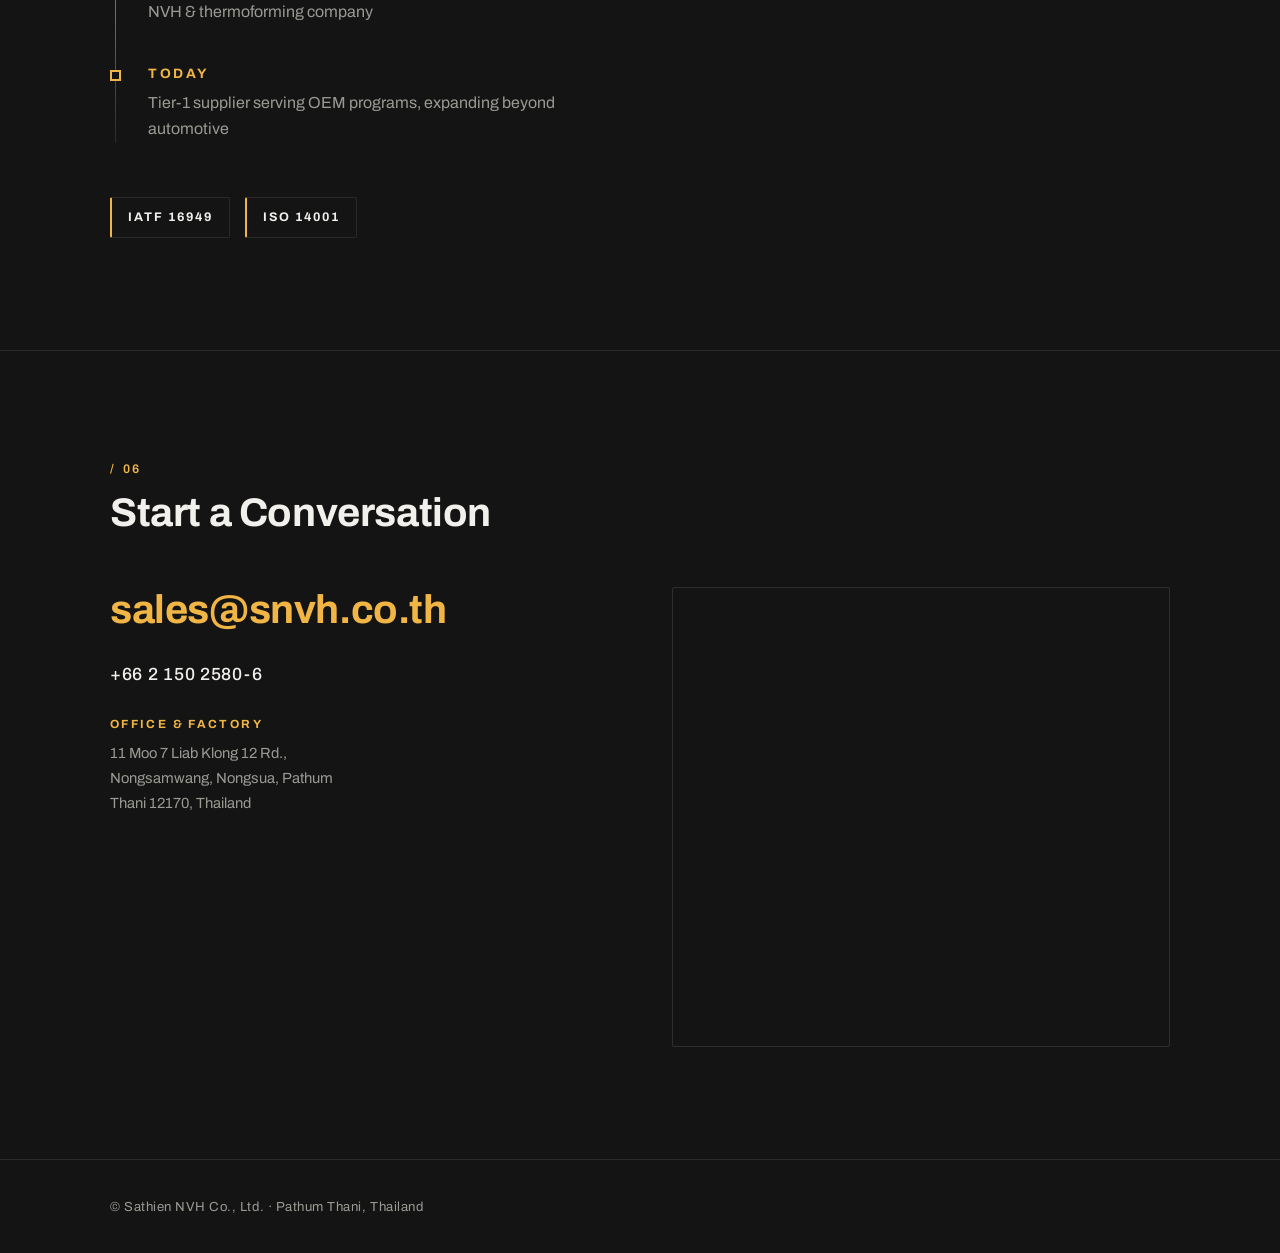
==== commit 4273f113: "content: accurate tooling lead times (2-3mo vs 3-6mo)" ====
--- a/index.html
+++ b/index.html
@@ -205,8 +205,8 @@
               </tr>
               <tr>
                 <th scope="row">Tooling lead time</th>
-                <td data-label="Vacuum thermoforming">Weeks</td>
-                <td data-label="Injection molding">Months</td>
+                <td data-label="Vacuum thermoforming">Typically 2&ndash;3 months</td>
+                <td data-label="Injection molding">Typically 3&ndash;6 months, depending on size &amp; complexity</td>
               </tr>
               <tr>
                 <th scope="row">Part size</th>
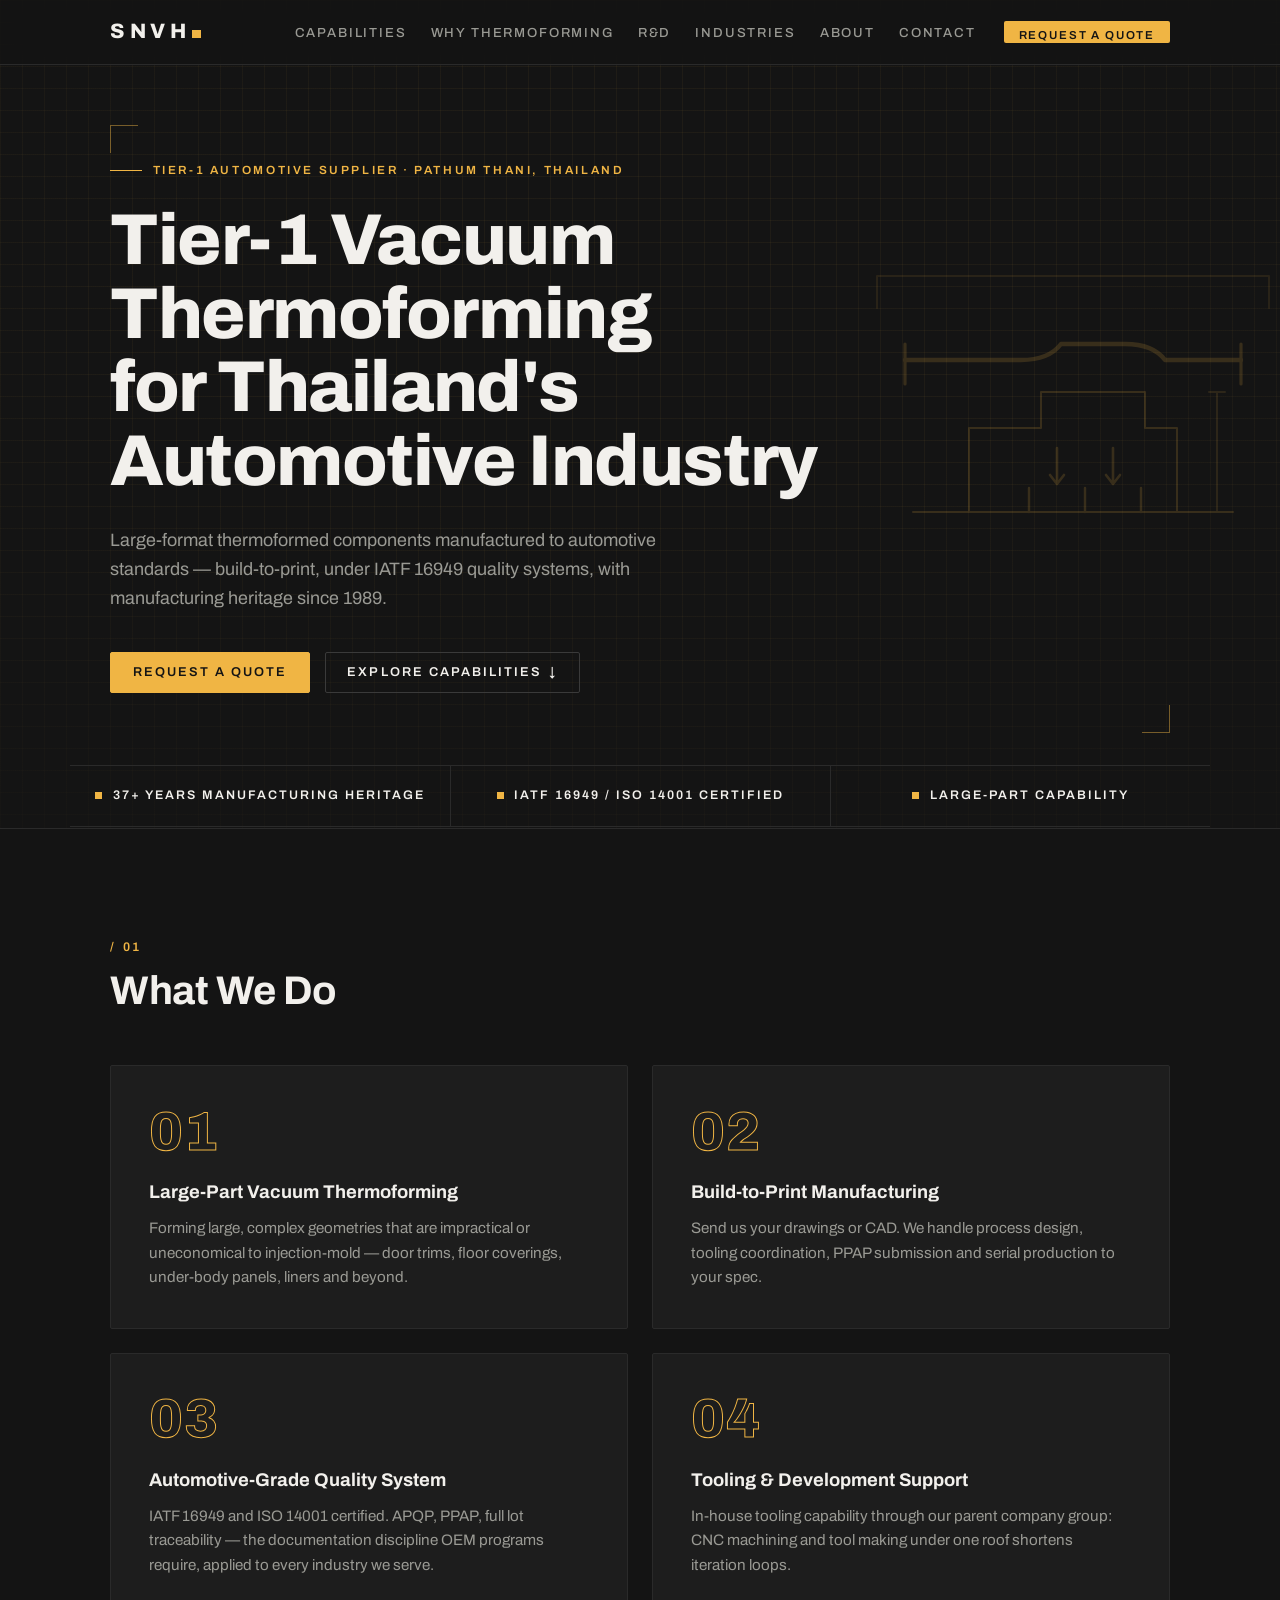
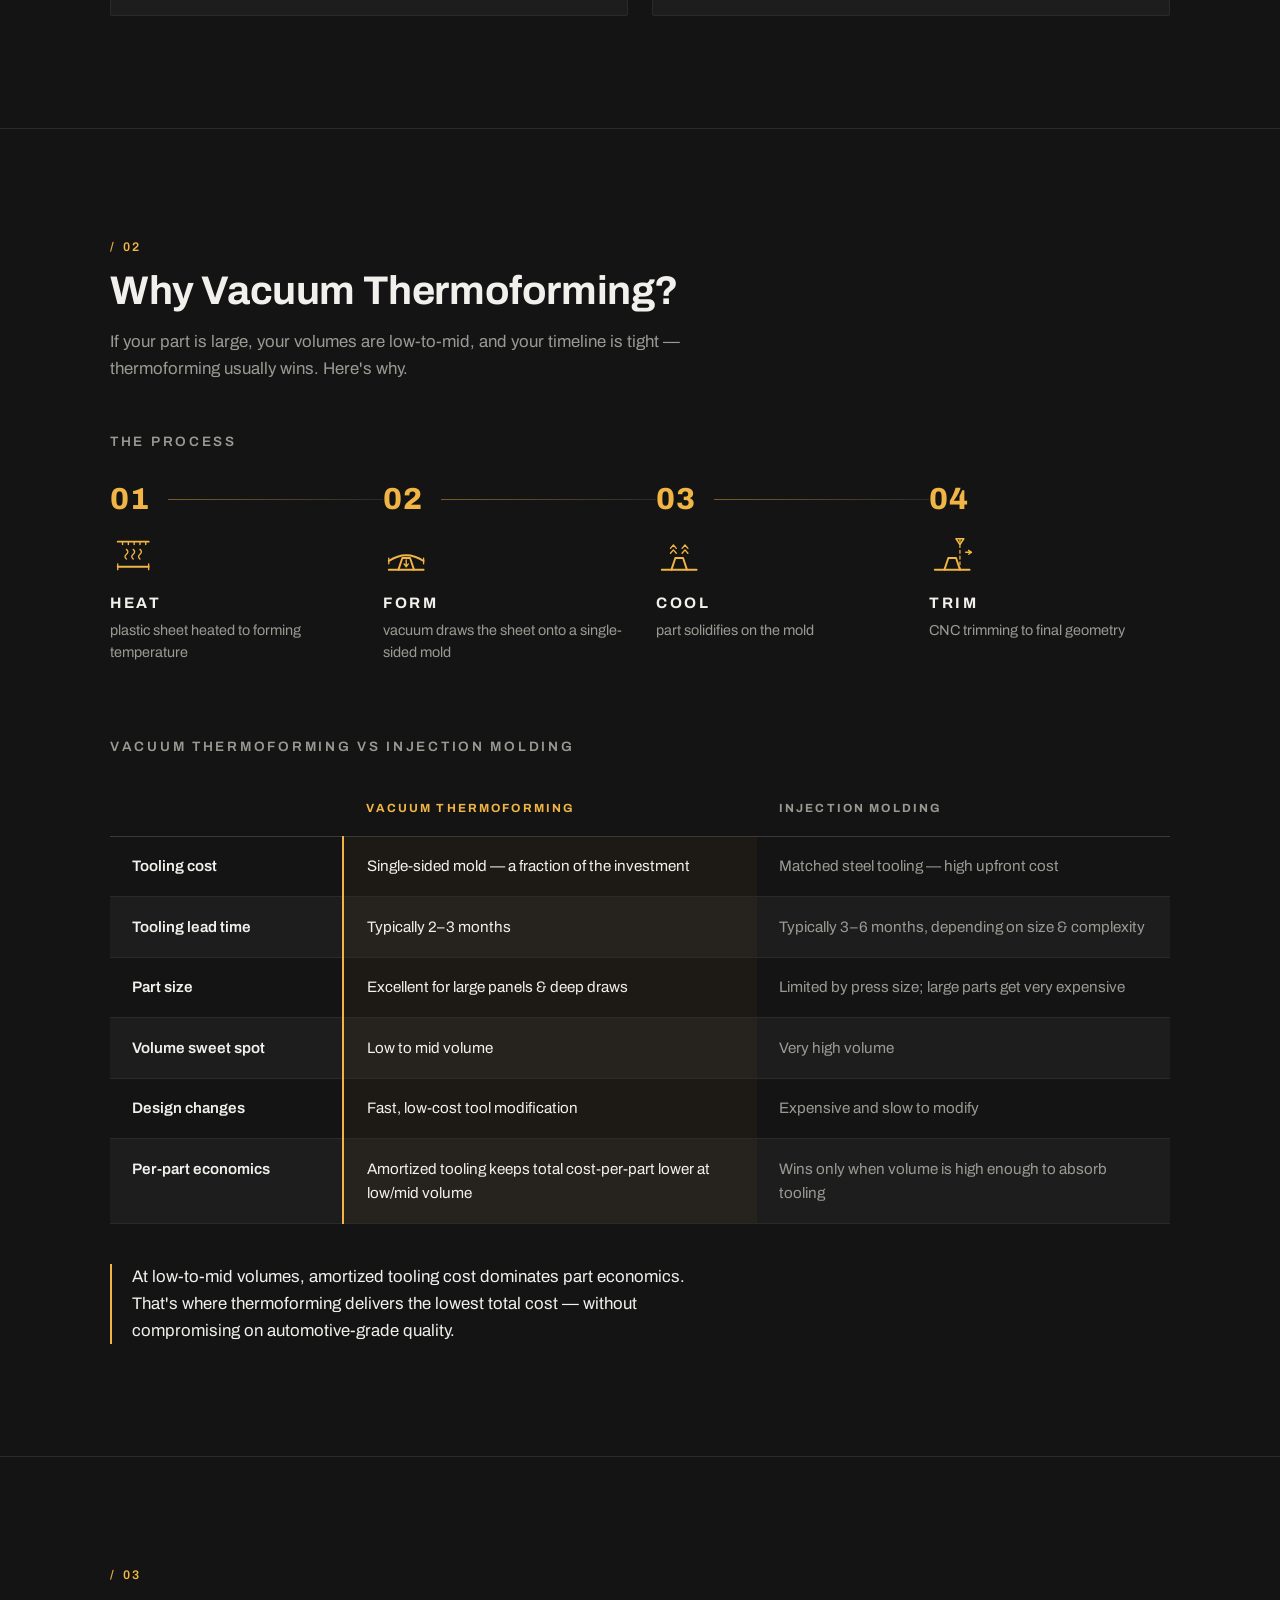
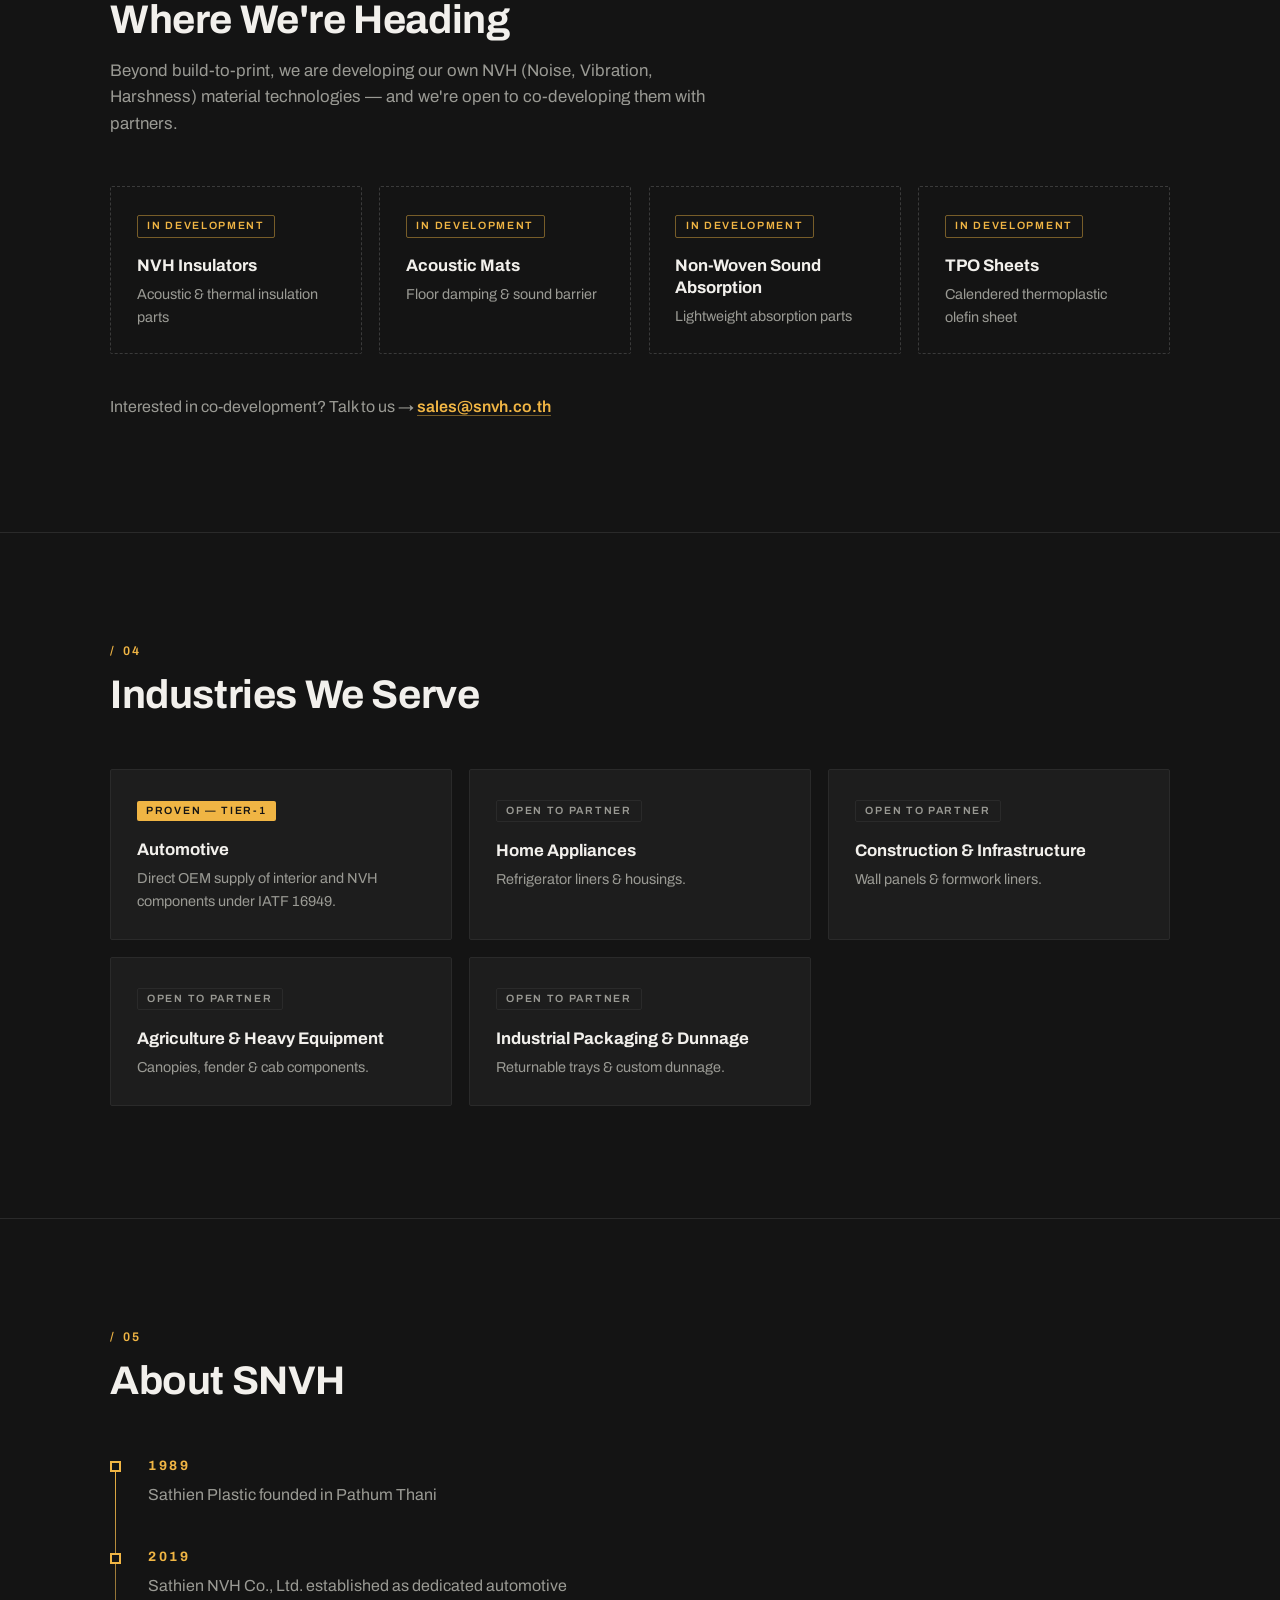
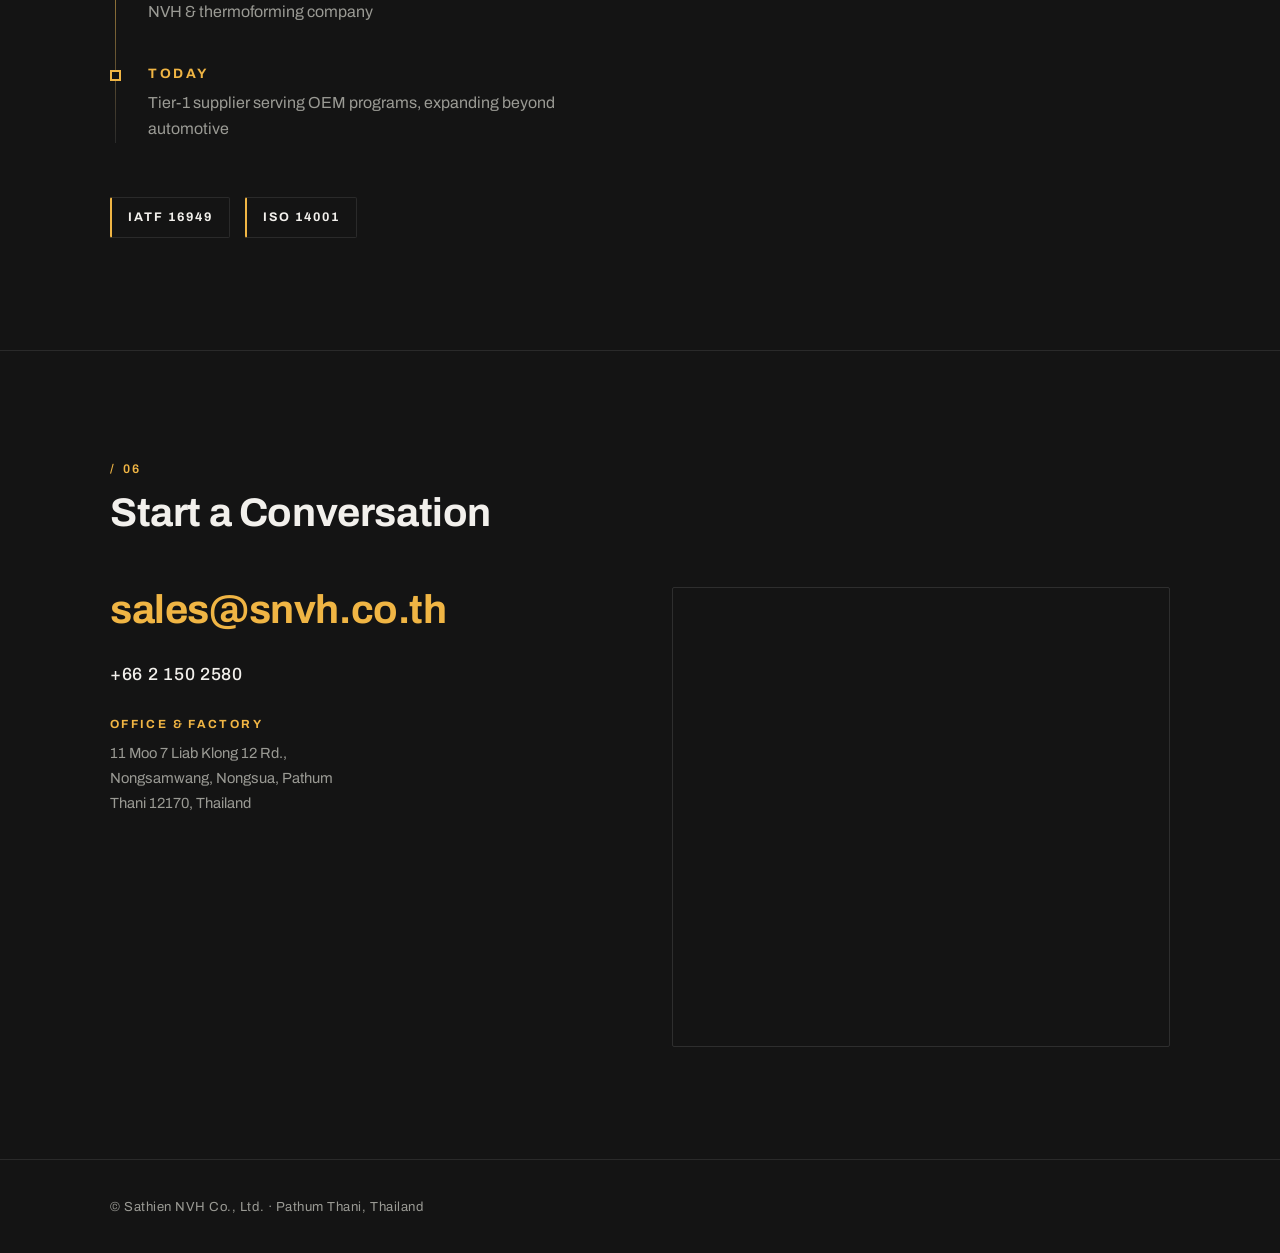
==== commit 3da4b278: "content: phone number +66 2 150 2580 (drop -6 suffix)" ====
--- a/index.html
+++ b/index.html
@@ -333,7 +333,7 @@
         <div class="contact-grid">
           <div class="contact-details">
             <a class="contact-email" href="mailto:sales@snvh.co.th">sales@snvh.co.th</a>
-            <a class="contact-tel" href="tel:+6621502580">+66&nbsp;2&nbsp;150&nbsp;2580&#8209;6</a>
+            <a class="contact-tel" href="tel:+6621502580">+66&nbsp;2&nbsp;150&nbsp;2580</a>
             <div class="contact-address-block">
               <h3 class="contact-address-title">Office &amp; Factory</h3>
               <address class="contact-address-text">11 Moo 7 Liab Klong 12 Rd., Nongsamwang, Nongsua, Pathum Thani 12170, Thailand</address>
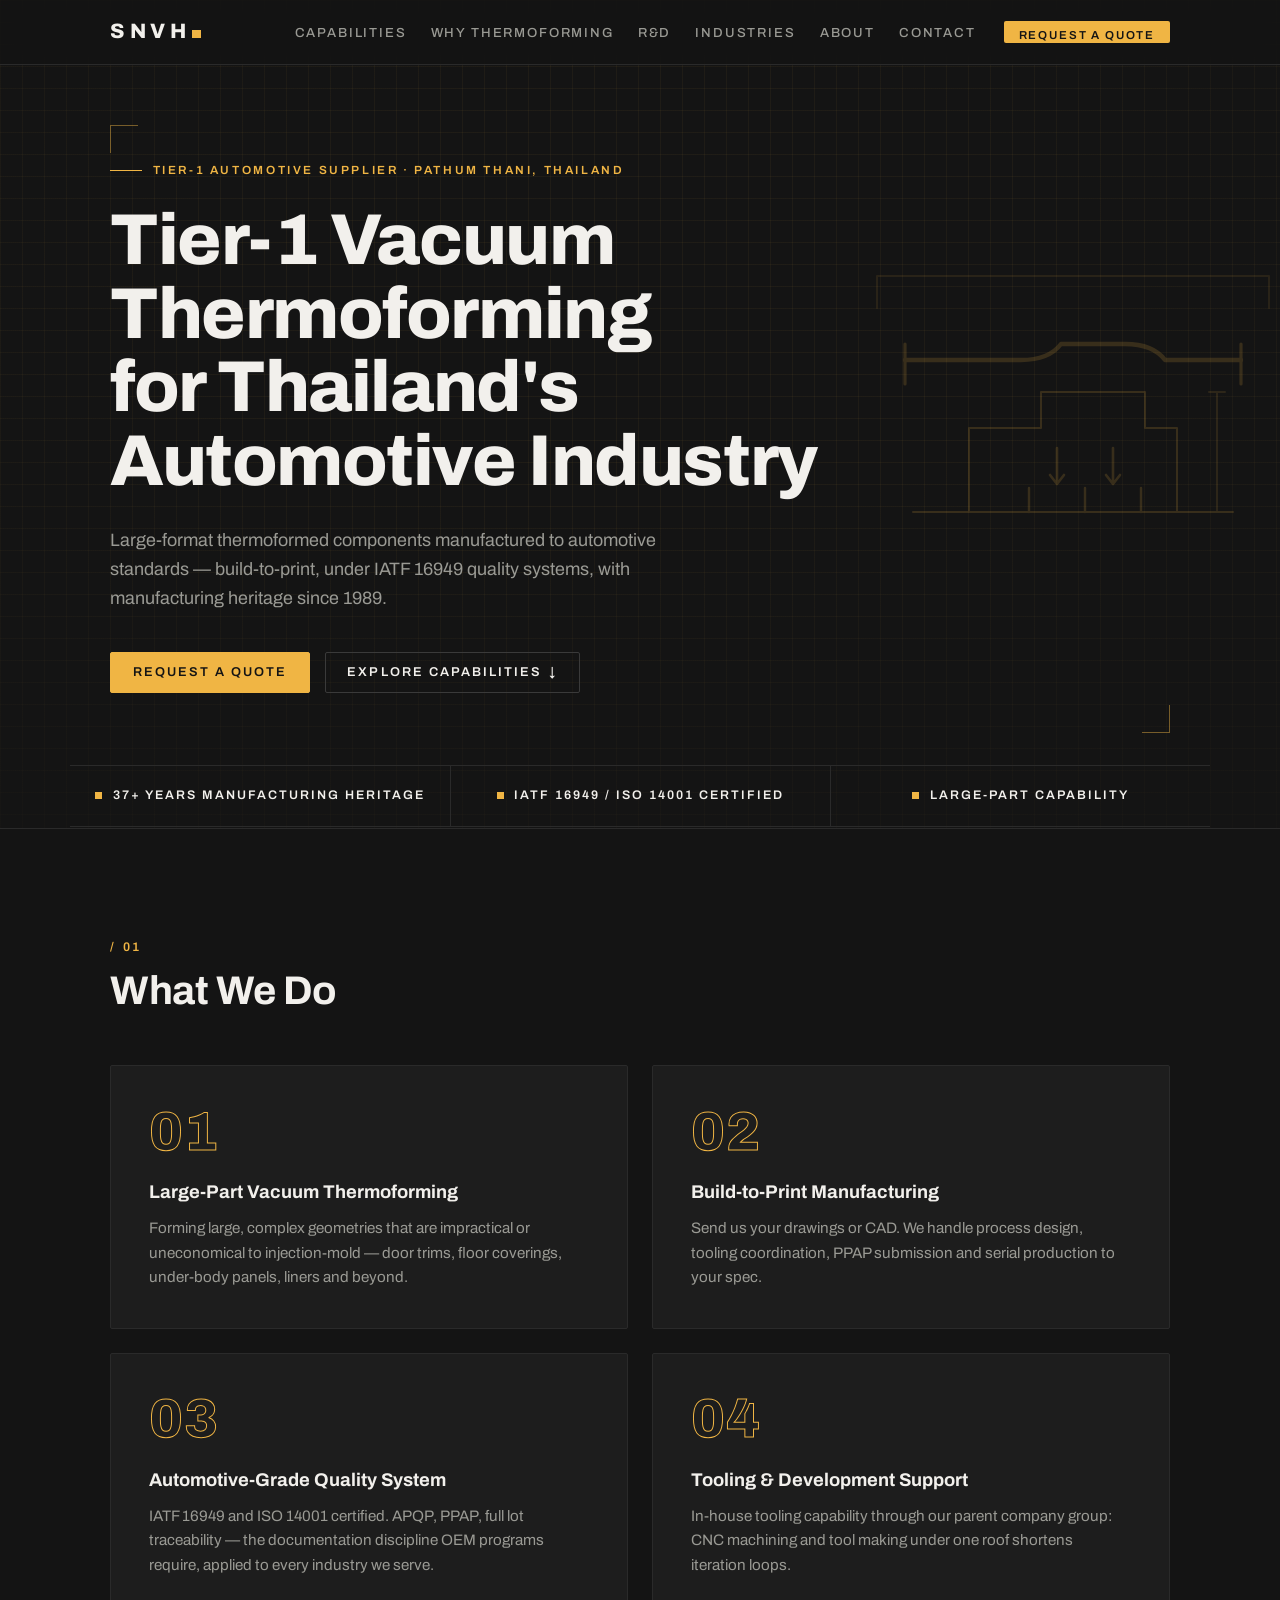
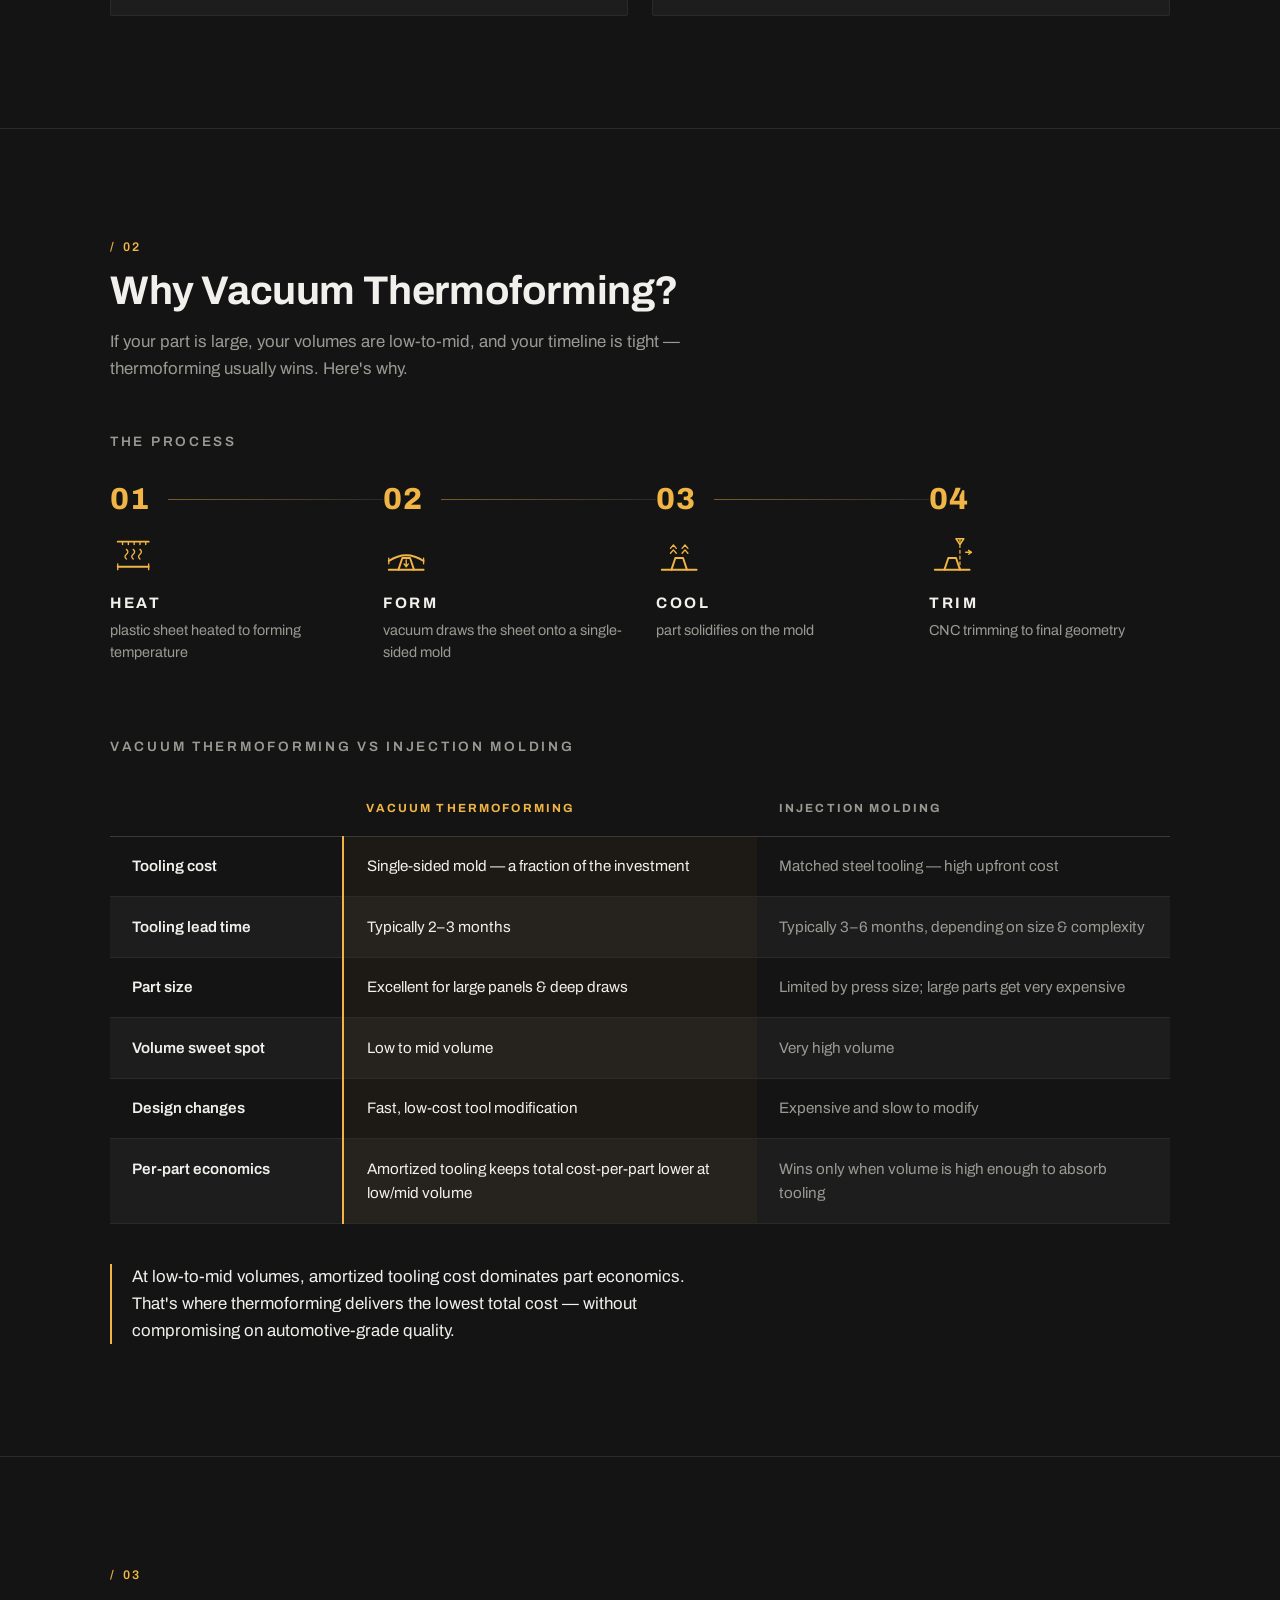
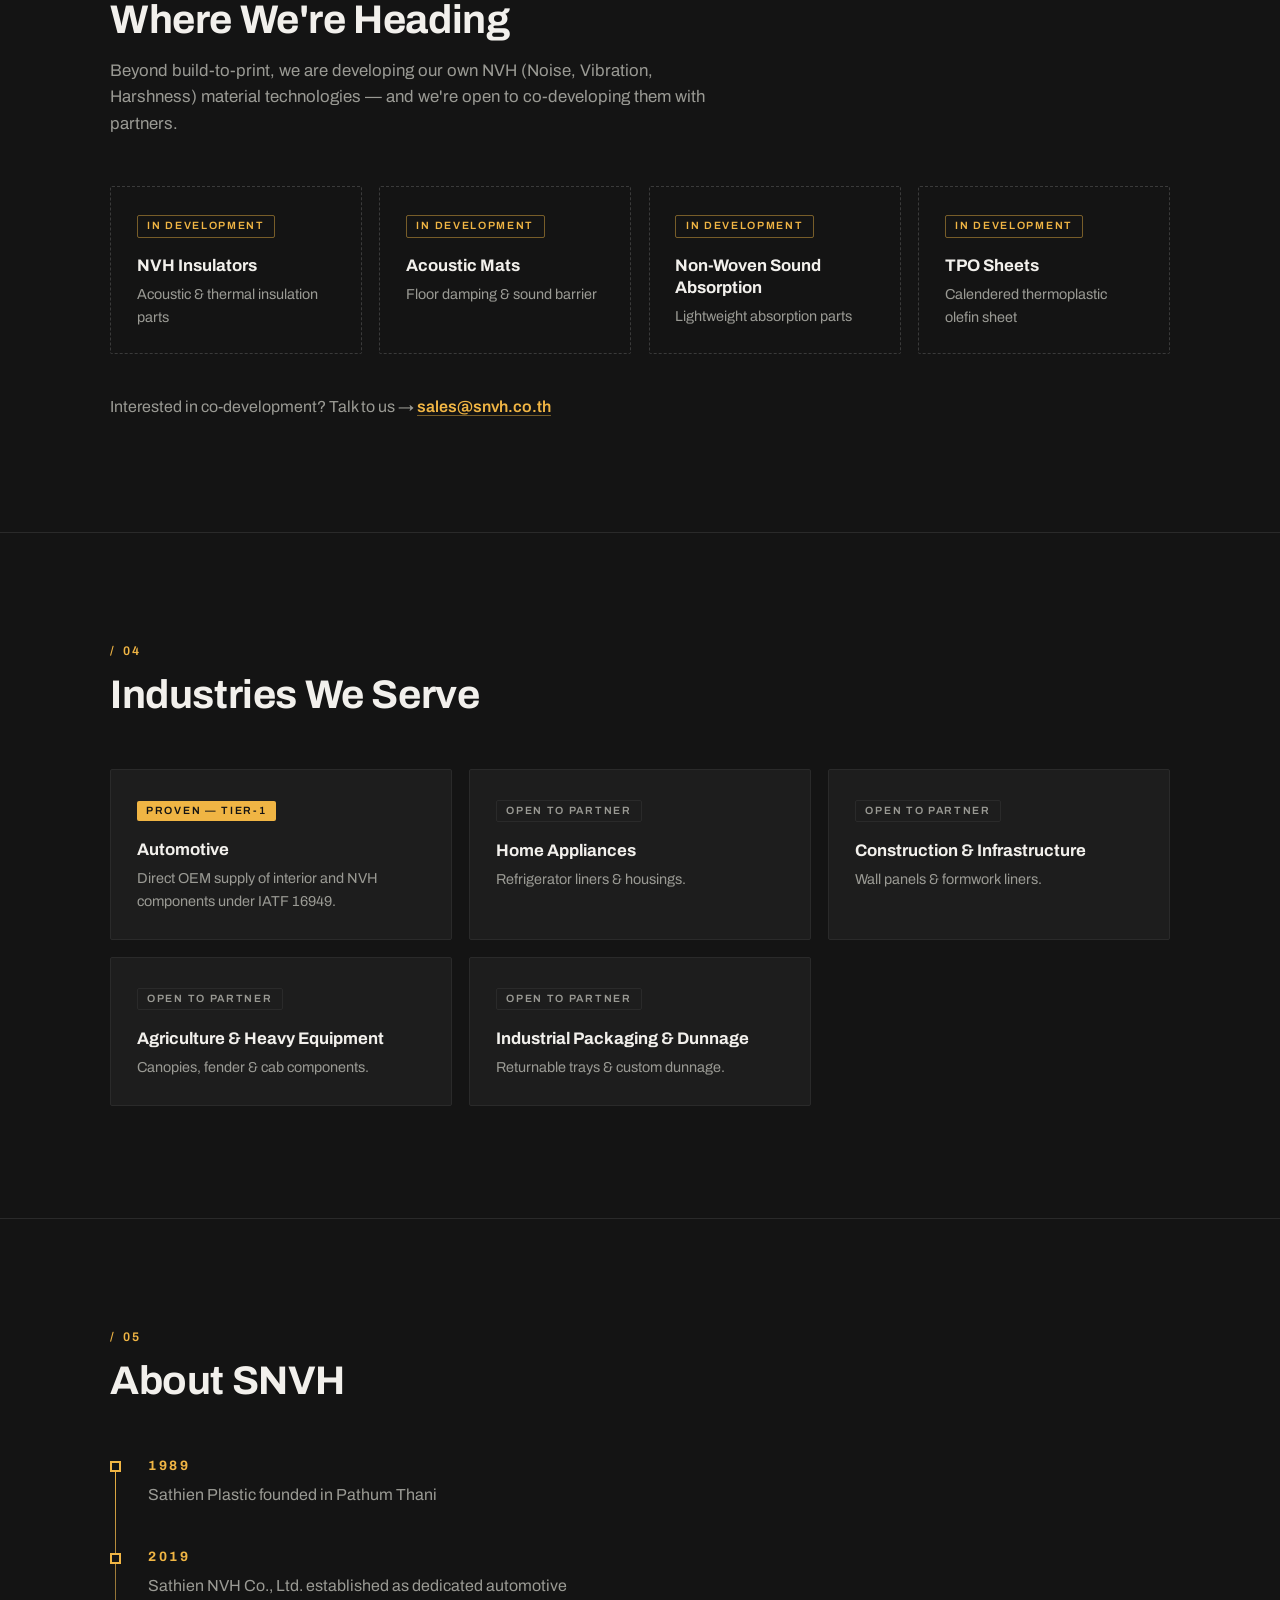
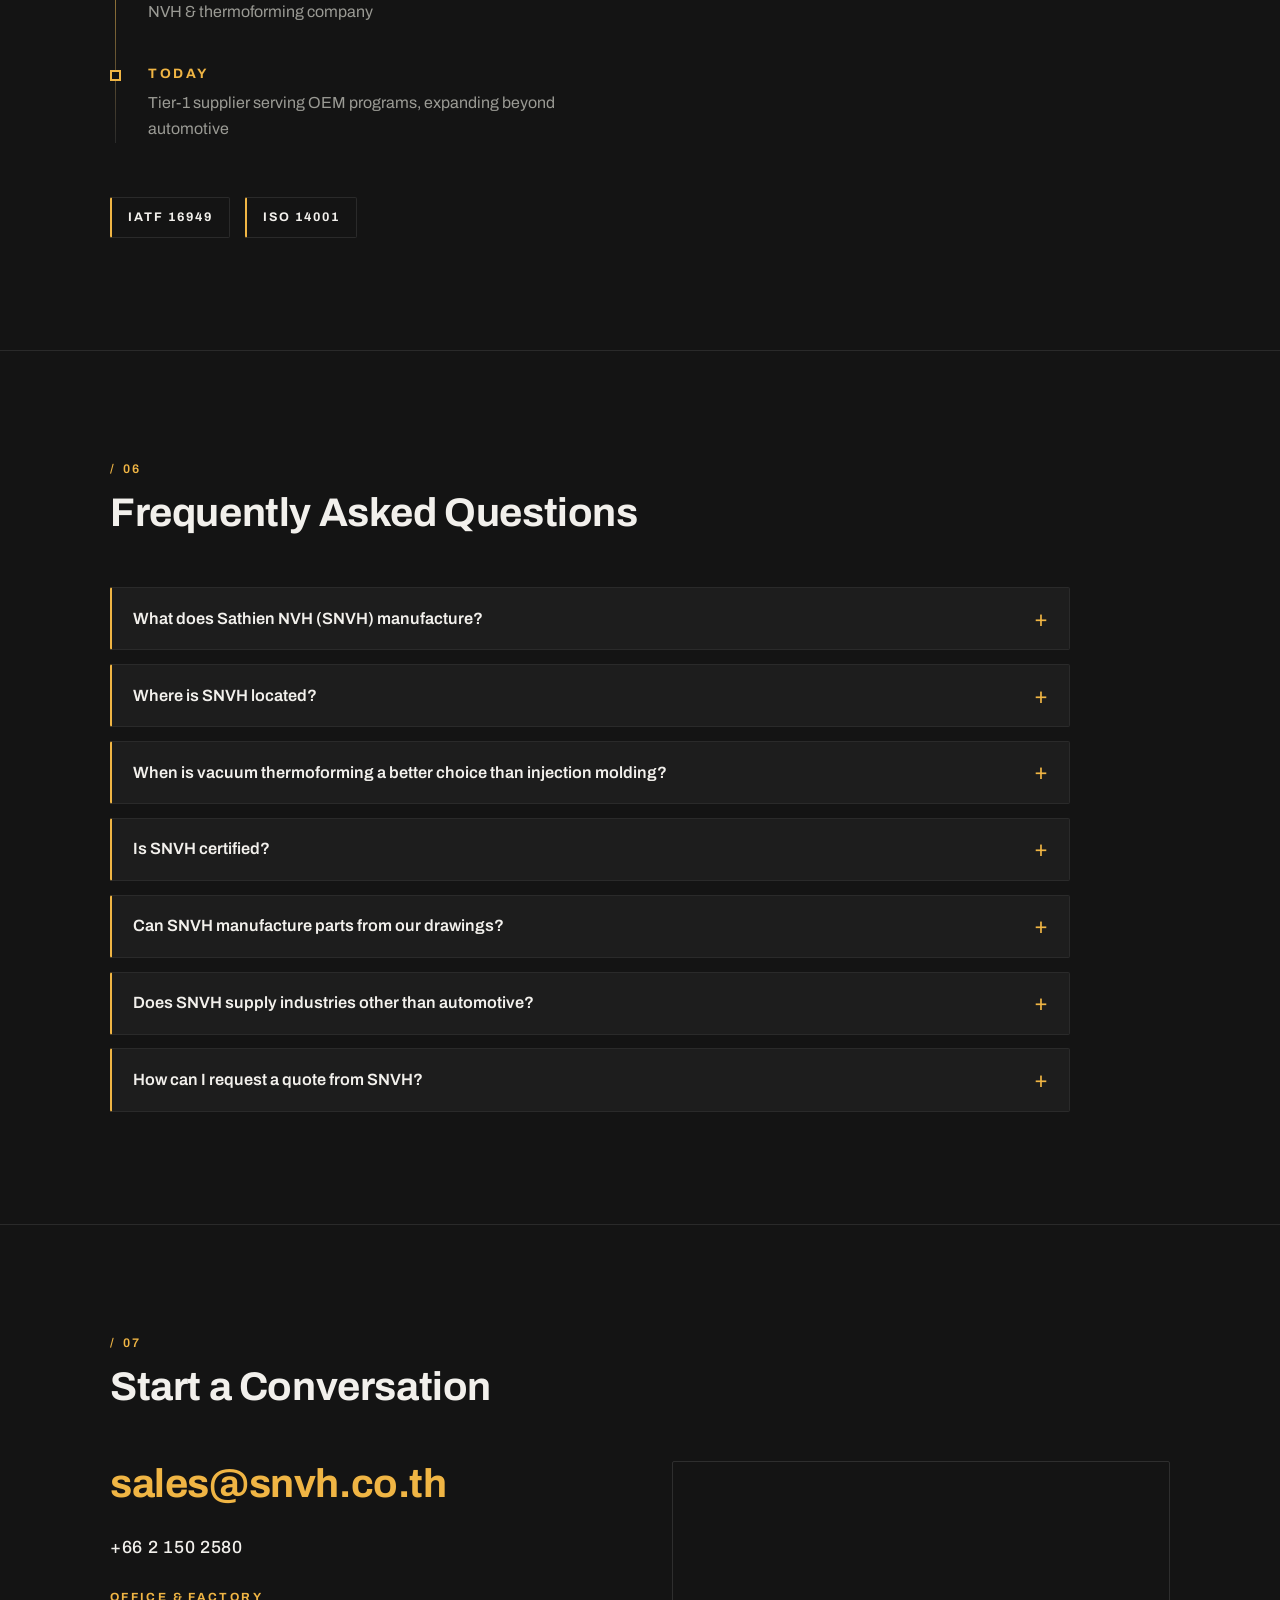
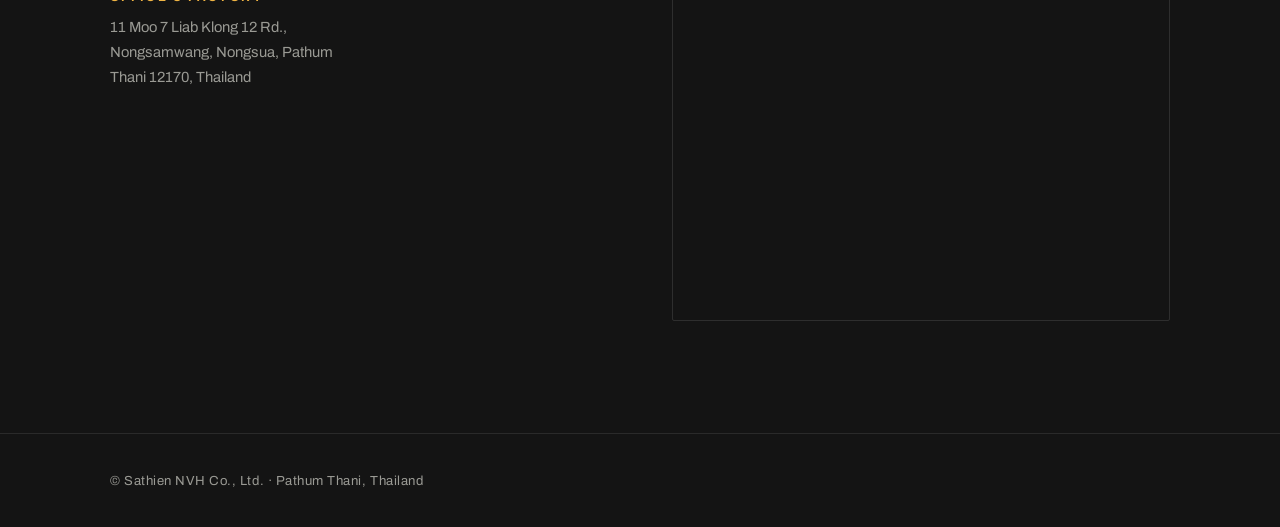
==== commit 8bcbfdde: "feat: SEO + AI-SEO — sitemap, robots (allow AI crawlers), FAQ section + FAQPage/Organization schema" ====
--- a/index.html
+++ b/index.html
@@ -28,6 +28,11 @@
     "email": "sales@snvh.co.th",
     "telephone": "+66-2-150-2580",
     "foundingDate": "2019",
+    "slogan": "Tier-1 Vacuum Thermoforming for Thailand's Automotive Industry",
+    "description": "Sathien NVH (SNVH) is a Tier-1 automotive supplier in Pathum Thani, Thailand, specializing in large-format vacuum thermoforming and build-to-print manufacturing under IATF 16949 and ISO 14001 quality systems.",
+    "knowsAbout": ["Vacuum thermoforming", "Large-part thermoforming", "Build-to-print manufacturing", "Automotive NVH components", "TPO sheet", "Acoustic insulation"],
+    "areaServed": "TH",
+    "sameAs": ["https://maps.app.goo.gl/vZbBQmWaZUbDWQv88"],
     "address": {
       "@type": "PostalAddress",
       "streetAddress": "11 Moo 7 Liab Klong 12 Rd., Nongsamwang",
@@ -35,7 +40,76 @@
       "addressRegion": "Pathum Thani",
       "postalCode": "12170",
       "addressCountry": "TH"
+    },
+    "geo": {
+      "@type": "GeoCoordinates",
+      "latitude": 14.1474591,
+      "longitude": 100.8706657
     }
+  }
+  </script>
+  <script type="application/ld+json">
+  {
+    "@context": "https://schema.org",
+    "@type": "FAQPage",
+    "mainEntity": [
+      {
+        "@type": "Question",
+        "name": "What does Sathien NVH (SNVH) manufacture?",
+        "acceptedAnswer": {
+          "@type": "Answer",
+          "text": "SNVH is a Tier-1 automotive supplier specializing in large-format vacuum thermoforming — producing thermoformed interior and NVH components on a build-to-print basis under IATF 16949 quality systems."
+        }
+      },
+      {
+        "@type": "Question",
+        "name": "Where is SNVH located?",
+        "acceptedAnswer": {
+          "@type": "Answer",
+          "text": "SNVH operates from Nong Suea, Pathum Thani, Thailand, on Liab Klong 12 Road — north of Bangkok, within Thailand's automotive manufacturing cluster."
+        }
+      },
+      {
+        "@type": "Question",
+        "name": "When is vacuum thermoforming a better choice than injection molding?",
+        "acceptedAnswer": {
+          "@type": "Answer",
+          "text": "Vacuum thermoforming is usually the better choice for large parts at low-to-mid volumes. Its single-sided tooling costs far less and is ready in about 2–3 months, versus 3–6 months for injection tooling, so amortized tooling keeps the total cost-per-part lower at those volumes."
+        }
+      },
+      {
+        "@type": "Question",
+        "name": "Is SNVH certified?",
+        "acceptedAnswer": {
+          "@type": "Answer",
+          "text": "Yes. SNVH is certified to IATF 16949 for automotive quality management and ISO 14001 for environmental management."
+        }
+      },
+      {
+        "@type": "Question",
+        "name": "Can SNVH manufacture parts from our drawings?",
+        "acceptedAnswer": {
+          "@type": "Answer",
+          "text": "Yes. SNVH works build-to-print — send drawings or CAD and SNVH handles process design, tooling coordination, PPAP submission and serial production to your specification."
+        }
+      },
+      {
+        "@type": "Question",
+        "name": "Does SNVH supply industries other than automotive?",
+        "acceptedAnswer": {
+          "@type": "Answer",
+          "text": "Yes. While automotive is SNVH's proven Tier-1 base, the same thermoforming and quality capabilities are open to home appliances, construction, agriculture and industrial packaging."
+        }
+      },
+      {
+        "@type": "Question",
+        "name": "How can I request a quote from SNVH?",
+        "acceptedAnswer": {
+          "@type": "Answer",
+          "text": "Email sales@snvh.co.th with your part drawings, target volumes and timeline, and the SNVH team will respond with a quotation."
+        }
+      }
+    ]
   }
   </script>
 </head>
@@ -326,6 +400,43 @@
       </div>
     </section>
 
+    <!-- FAQ -->
+    <section class="faq section" id="faq">
+      <div class="section-inner">
+        <h2 class="section-title">Frequently Asked Questions</h2>
+        <div class="faq-list">
+          <details class="faq-item reveal">
+            <summary class="faq-q">What does Sathien NVH (SNVH) manufacture?</summary>
+            <p class="faq-a">SNVH is a Tier-1 automotive supplier specializing in large-format vacuum thermoforming — producing thermoformed interior and NVH components on a build-to-print basis under IATF 16949 quality systems.</p>
+          </details>
+          <details class="faq-item reveal">
+            <summary class="faq-q">Where is SNVH located?</summary>
+            <p class="faq-a">SNVH operates from Nong Suea, Pathum Thani, Thailand, on Liab Klong 12 Road — north of Bangkok, within Thailand's automotive manufacturing cluster.</p>
+          </details>
+          <details class="faq-item reveal">
+            <summary class="faq-q">When is vacuum thermoforming a better choice than injection molding?</summary>
+            <p class="faq-a">Vacuum thermoforming is usually the better choice for large parts at low-to-mid volumes. Its single-sided tooling costs far less and is ready in about 2&ndash;3 months, versus 3&ndash;6 months for injection tooling, so amortized tooling keeps the total cost-per-part lower at those volumes.</p>
+          </details>
+          <details class="faq-item reveal">
+            <summary class="faq-q">Is SNVH certified?</summary>
+            <p class="faq-a">Yes. SNVH is certified to IATF 16949 for automotive quality management and ISO 14001 for environmental management.</p>
+          </details>
+          <details class="faq-item reveal">
+            <summary class="faq-q">Can SNVH manufacture parts from our drawings?</summary>
+            <p class="faq-a">Yes. SNVH works build-to-print — send drawings or CAD and SNVH handles process design, tooling coordination, PPAP submission and serial production to your specification.</p>
+          </details>
+          <details class="faq-item reveal">
+            <summary class="faq-q">Does SNVH supply industries other than automotive?</summary>
+            <p class="faq-a">Yes. While automotive is SNVH's proven Tier-1 base, the same thermoforming and quality capabilities are open to home appliances, construction, agriculture and industrial packaging.</p>
+          </details>
+          <details class="faq-item reveal">
+            <summary class="faq-q">How can I request a quote from SNVH?</summary>
+            <p class="faq-a">Email <a href="mailto:sales@snvh.co.th">sales@snvh.co.th</a> with your part drawings, target volumes and timeline, and the SNVH team will respond with a quotation.</p>
+          </details>
+        </div>
+      </div>
+    </section>
+
     <!-- Contact -->
     <section class="contact section" id="contact">
       <div class="section-inner">
@@ -340,7 +451,7 @@
             </div>
           </div>
           <div class="contact-map">
-            <iframe class="map-embed" src="https://www.google.com/maps?q=11%20Moo%207%20Liab%20Klong%2012%20Rd.%2C%20Nongsamwang%2C%20Nongsua%2C%20Pathum%20Thani%2012170%2C%20Thailand&amp;output=embed" loading="lazy" title="Map of SNVH Factory, Pathum Thani" referrerpolicy="no-referrer-when-downgrade" allowfullscreen></iframe>
+            <iframe class="map-embed" src="https://www.google.com/maps?q=14.1474591,100.8706657&amp;z=16&amp;hl=en&amp;output=embed" loading="lazy" title="Map of Sathien NVH Co., Ltd. — Nong Suea, Pathum Thani" referrerpolicy="no-referrer-when-downgrade" allowfullscreen></iframe>
           </div>
         </div>
       </div>
--- a/css/style.css
+++ b/css/style.css
@@ -1172,6 +1172,76 @@
 }
 
 /* --------------------------------------------------------------------------
+   11b. FAQ
+   -------------------------------------------------------------------------- */
+.faq-list {
+  display: grid;
+  gap: 0.85rem;
+  max-width: 60rem;
+}
+
+.faq-item {
+  border: 1px solid var(--line);
+  border-left: 2px solid var(--gold);
+  border-radius: 2px;
+  background: var(--bg-raised);
+}
+
+.faq-q {
+  padding: 1.1rem 1.3rem;
+  list-style: none;
+  cursor: pointer;
+  font-size: 1.02rem;
+  font-weight: 600;
+  color: var(--text);
+  display: flex;
+  align-items: center;
+  justify-content: space-between;
+  gap: 1rem;
+}
+
+/* remove native disclosure marker, use our own */
+.faq-q::-webkit-details-marker { display: none; }
+
+.faq-q::after {
+  content: "+";
+  flex: none;
+  font-size: 1.4rem;
+  font-weight: 400;
+  line-height: 1;
+  color: var(--gold);
+  transition: transform 0.2s var(--ease-out);
+}
+
+.faq-item[open] .faq-q::after {
+  content: "\2212"; /* minus */
+}
+
+.faq-q:hover,
+.faq-q:focus-visible {
+  color: var(--gold);
+}
+
+.faq-a {
+  margin: 0;
+  padding: 0 1.3rem 1.2rem;
+  max-width: 65ch;
+  color: var(--text-dim);
+  font-size: 0.95rem;
+  line-height: 1.6;
+}
+
+.faq-a a {
+  color: var(--gold);
+  text-decoration: underline;
+  text-underline-offset: 2px;
+}
+
+@media (prefers-reduced-motion: reduce) {
+  .faq-q::after { transition: none; }
+}
+
+/* --------------------------------------------------------------------------
    12. Contact
    -------------------------------------------------------------------------- */
 .contact-grid {
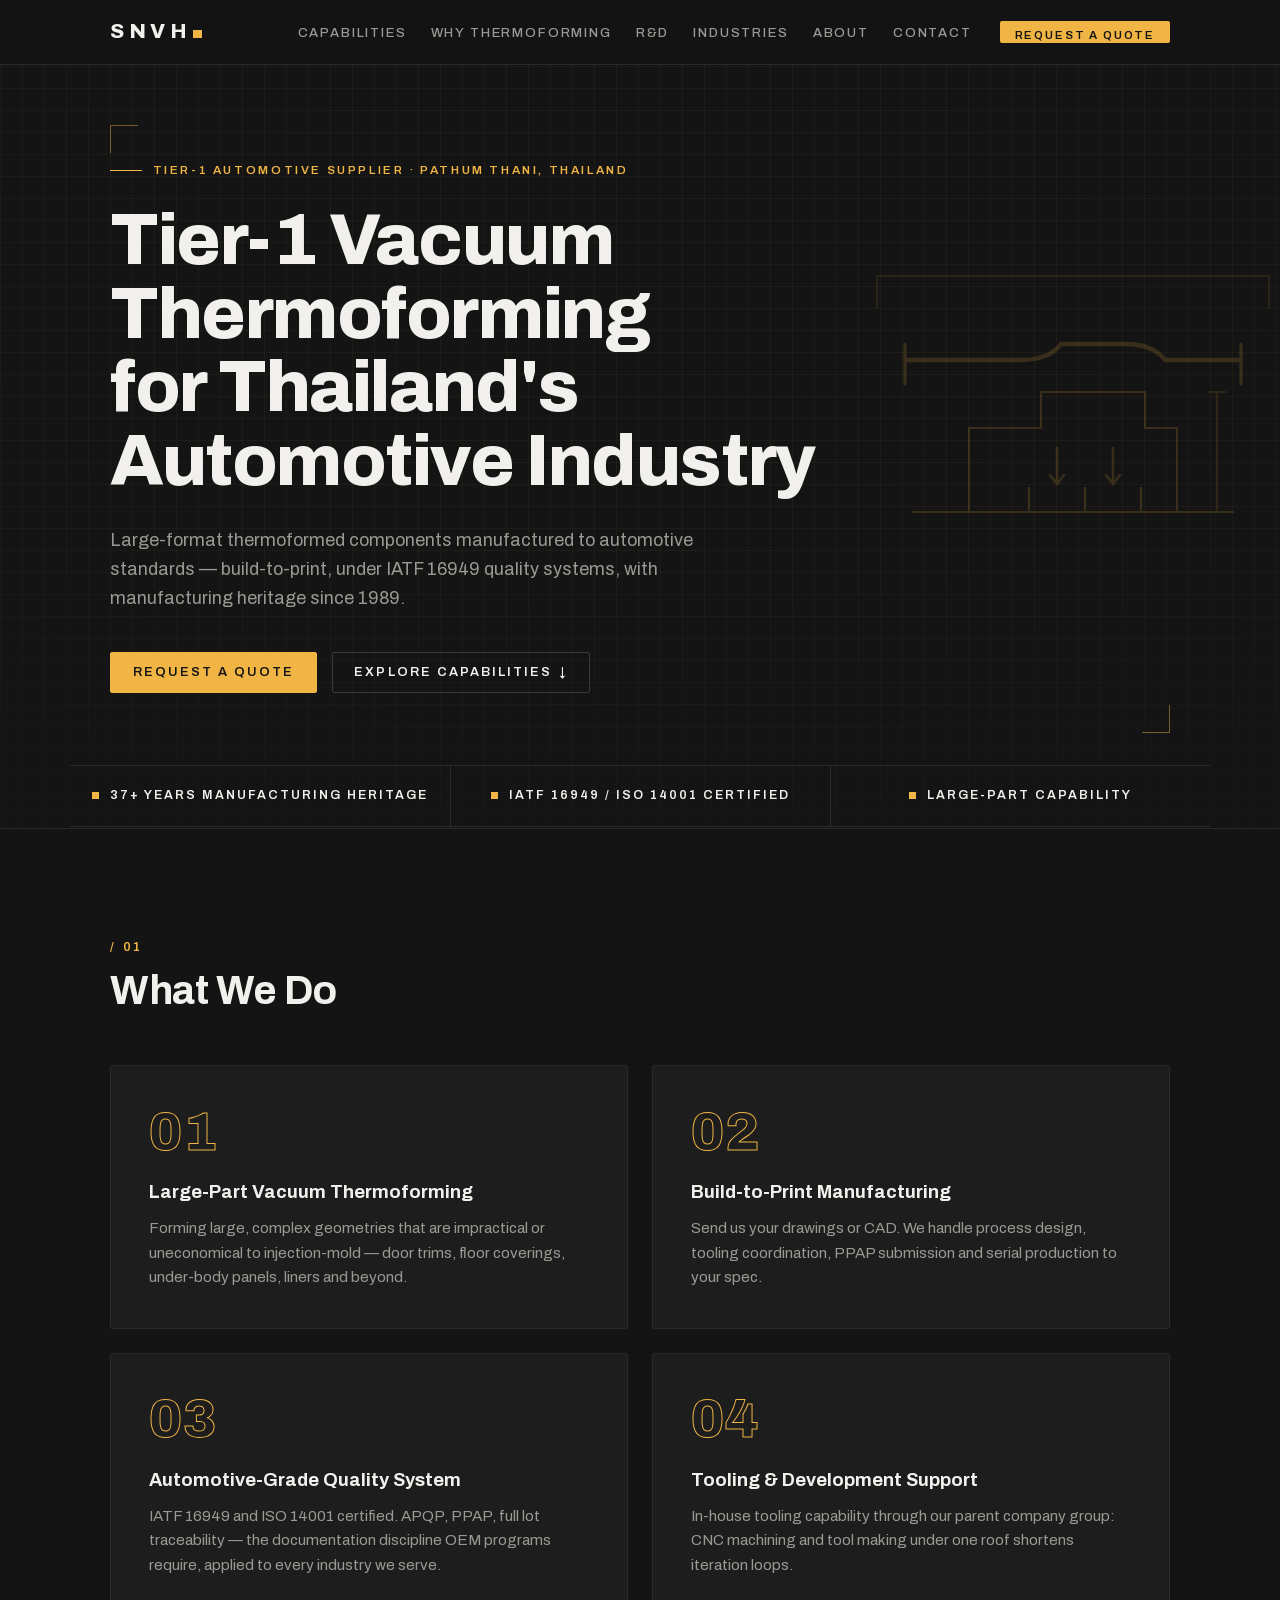
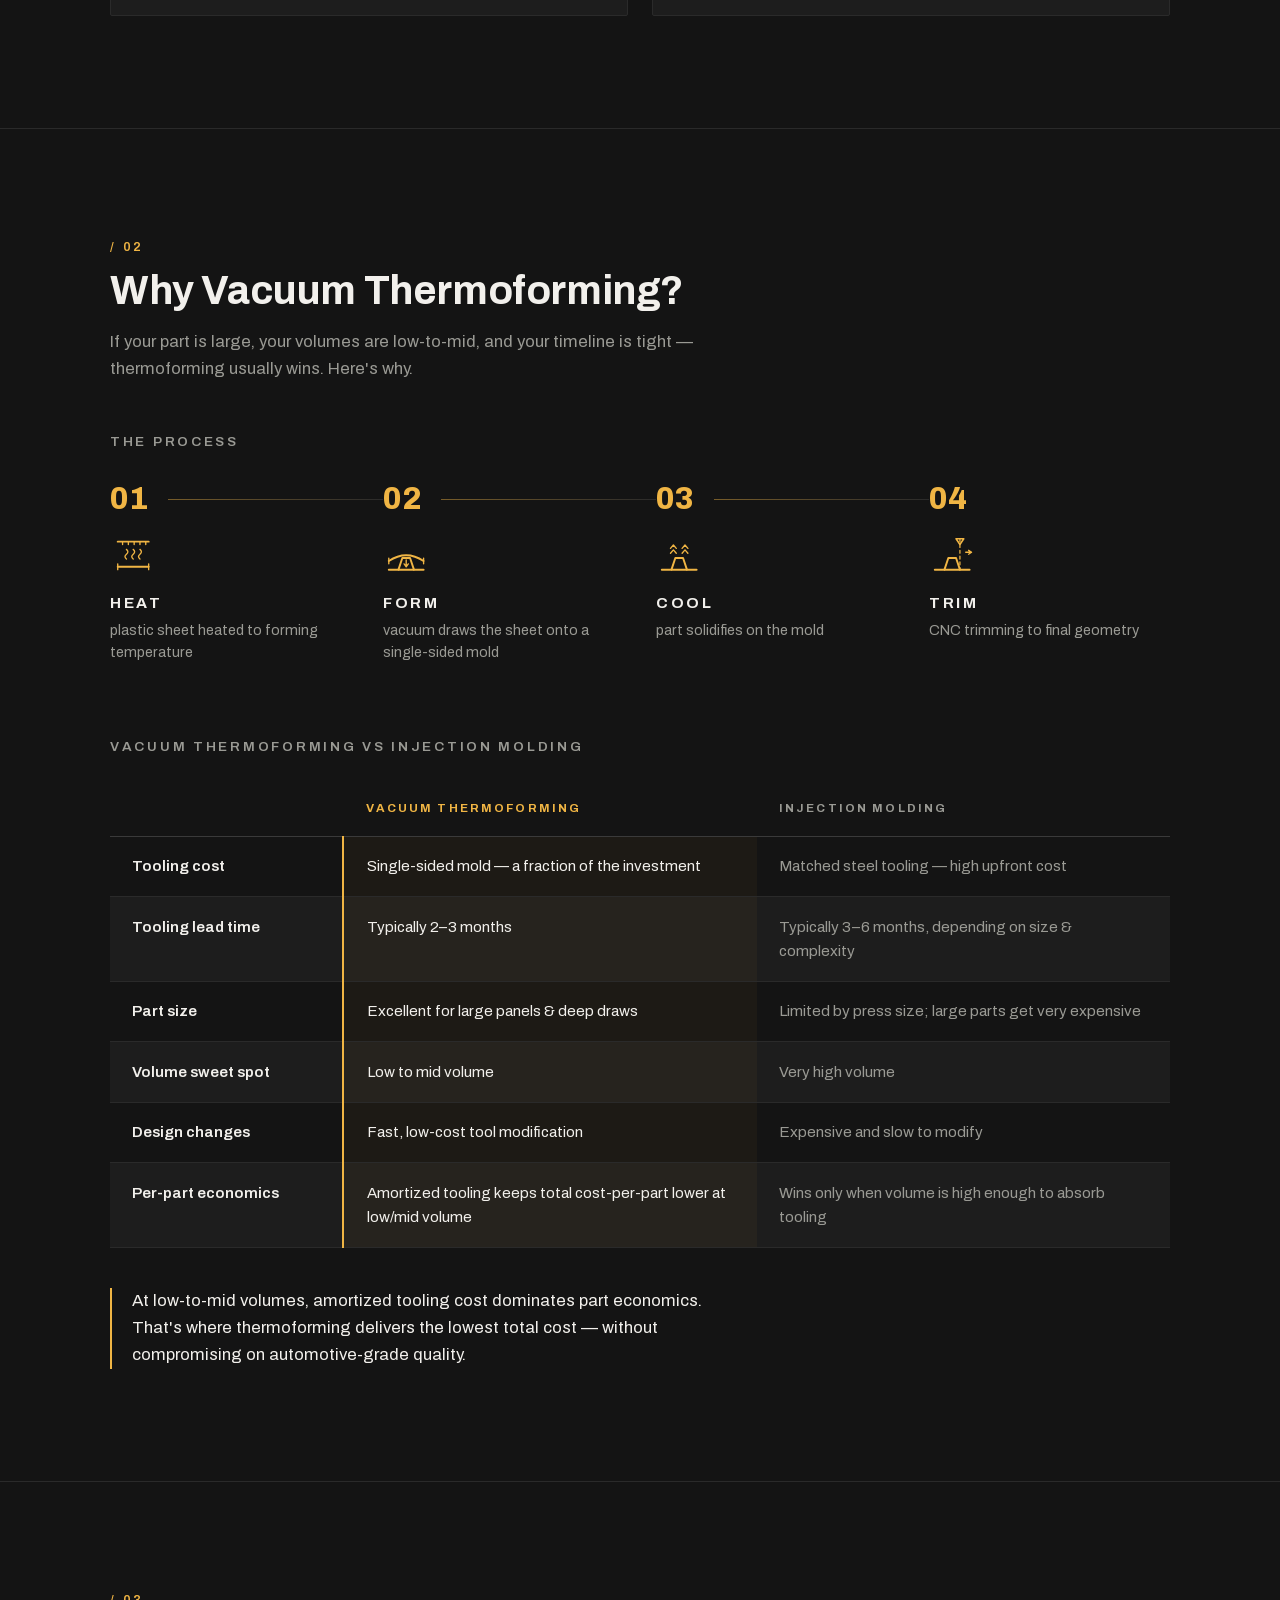
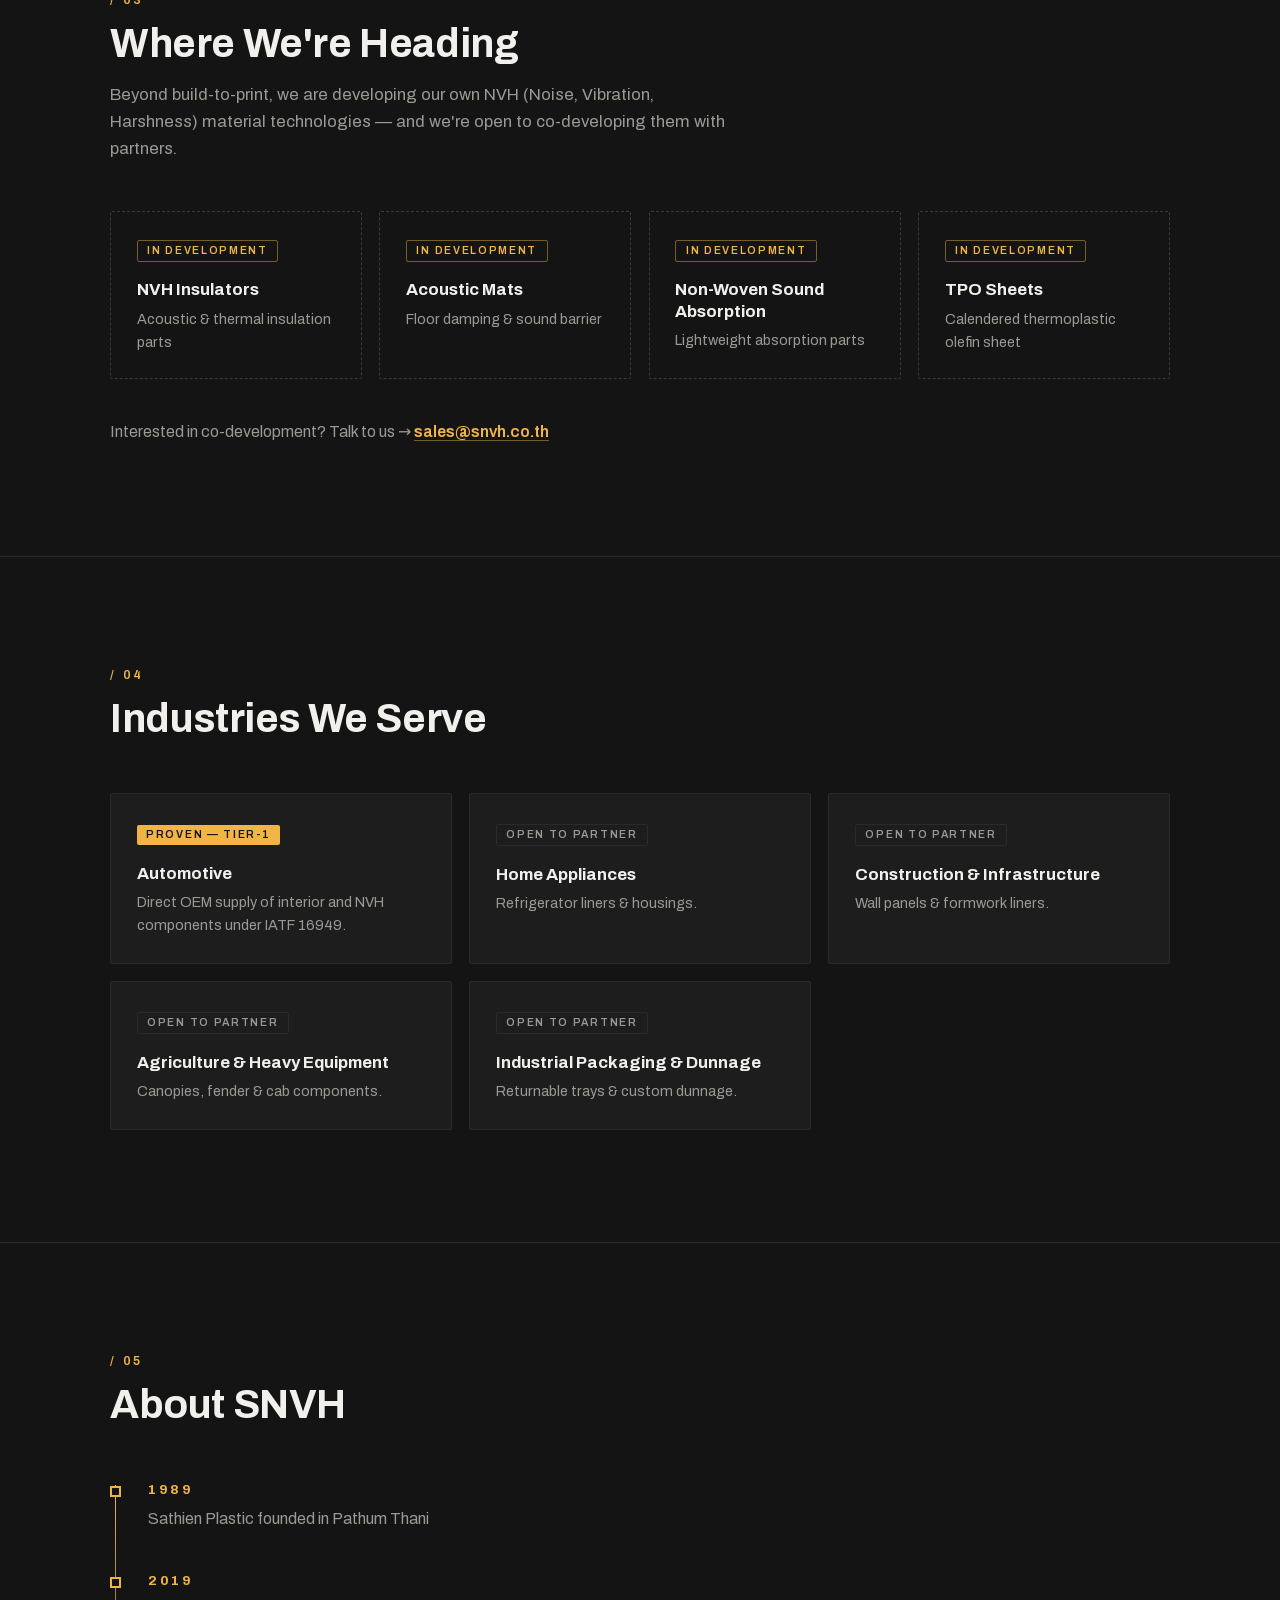
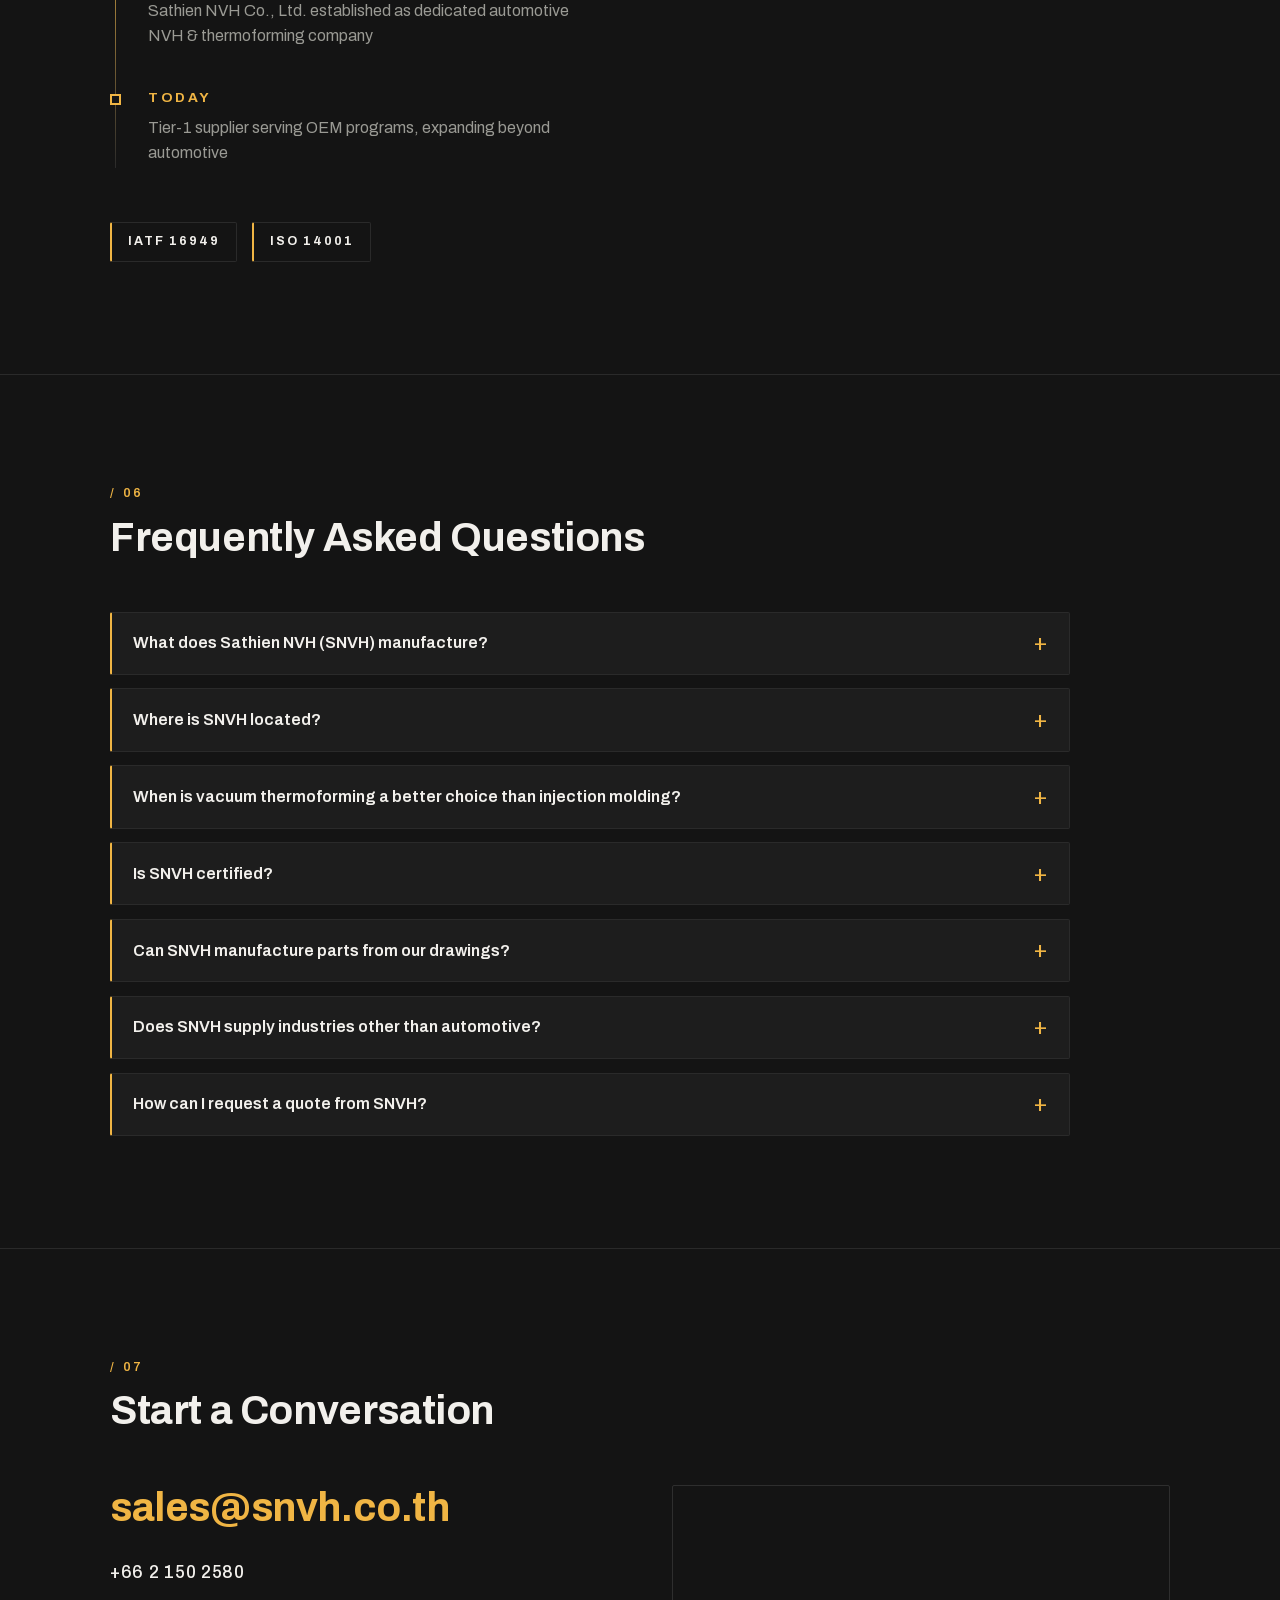
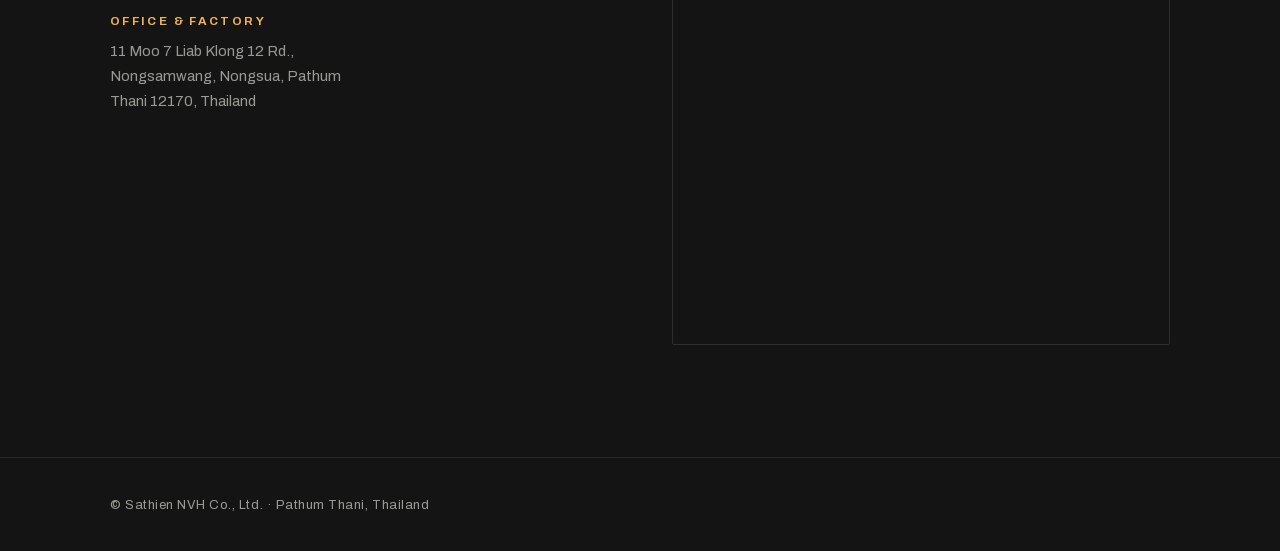
==== commit e50f17ae: "perf: self-host Archivo variable font (latin subset) — removes render-blocking Google Fonts, LCP 2.9" ====
--- a/index.html
+++ b/index.html
@@ -13,9 +13,7 @@
   <meta property="og:description" content="Tier-1 vacuum thermoforming supplier for Thailand's automotive industry. Large-part thermoforming, build-to-print, IATF 16949 certified. Pathum Thani, Thailand.">
   <meta property="og:type" content="website">
   <meta property="og:url" content="https://snvh.co.th/">
-  <link rel="preconnect" href="https://fonts.googleapis.com">
-  <link rel="preconnect" href="https://fonts.gstatic.com" crossorigin>
-  <link rel="stylesheet" href="https://fonts.googleapis.com/css2?family=Archivo:wght@400;500;600;700;800&display=swap">
+  <link rel="preload" href="assets/fonts/archivo-latin.woff2" as="font" type="font/woff2" crossorigin>
   <link rel="stylesheet" href="css/style.css">
   <script defer src="js/script.js"></script>
   <script type="application/ld+json">
--- a/css/style.css
+++ b/css/style.css
@@ -5,6 +5,18 @@
    Organization: tokens → reset → base → utilities → header → hero →
    sections (document order) → footer. Mobile-first; breakpoints 720 / 1024.
    ========================================================================== */
+
+/* --------------------------------------------------------------------------
+   0. Font (self-hosted Archivo variable — latin subset, no third-party request)
+   -------------------------------------------------------------------------- */
+@font-face {
+  font-family: "Archivo";
+  font-style: normal;
+  font-weight: 400 800;
+  font-display: swap;
+  src: url("../assets/fonts/archivo-latin.woff2") format("woff2");
+  unicode-range: U+0000-00FF, U+0131, U+0152-0153, U+02BB-02BC, U+02C6, U+02DA, U+02DC, U+0304, U+0308, U+0329, U+2000-206F, U+20AC, U+2122, U+2191, U+2193, U+2212, U+2215, U+FEFF, U+FFFD;
+}
 
 /* --------------------------------------------------------------------------
    1. Tokens
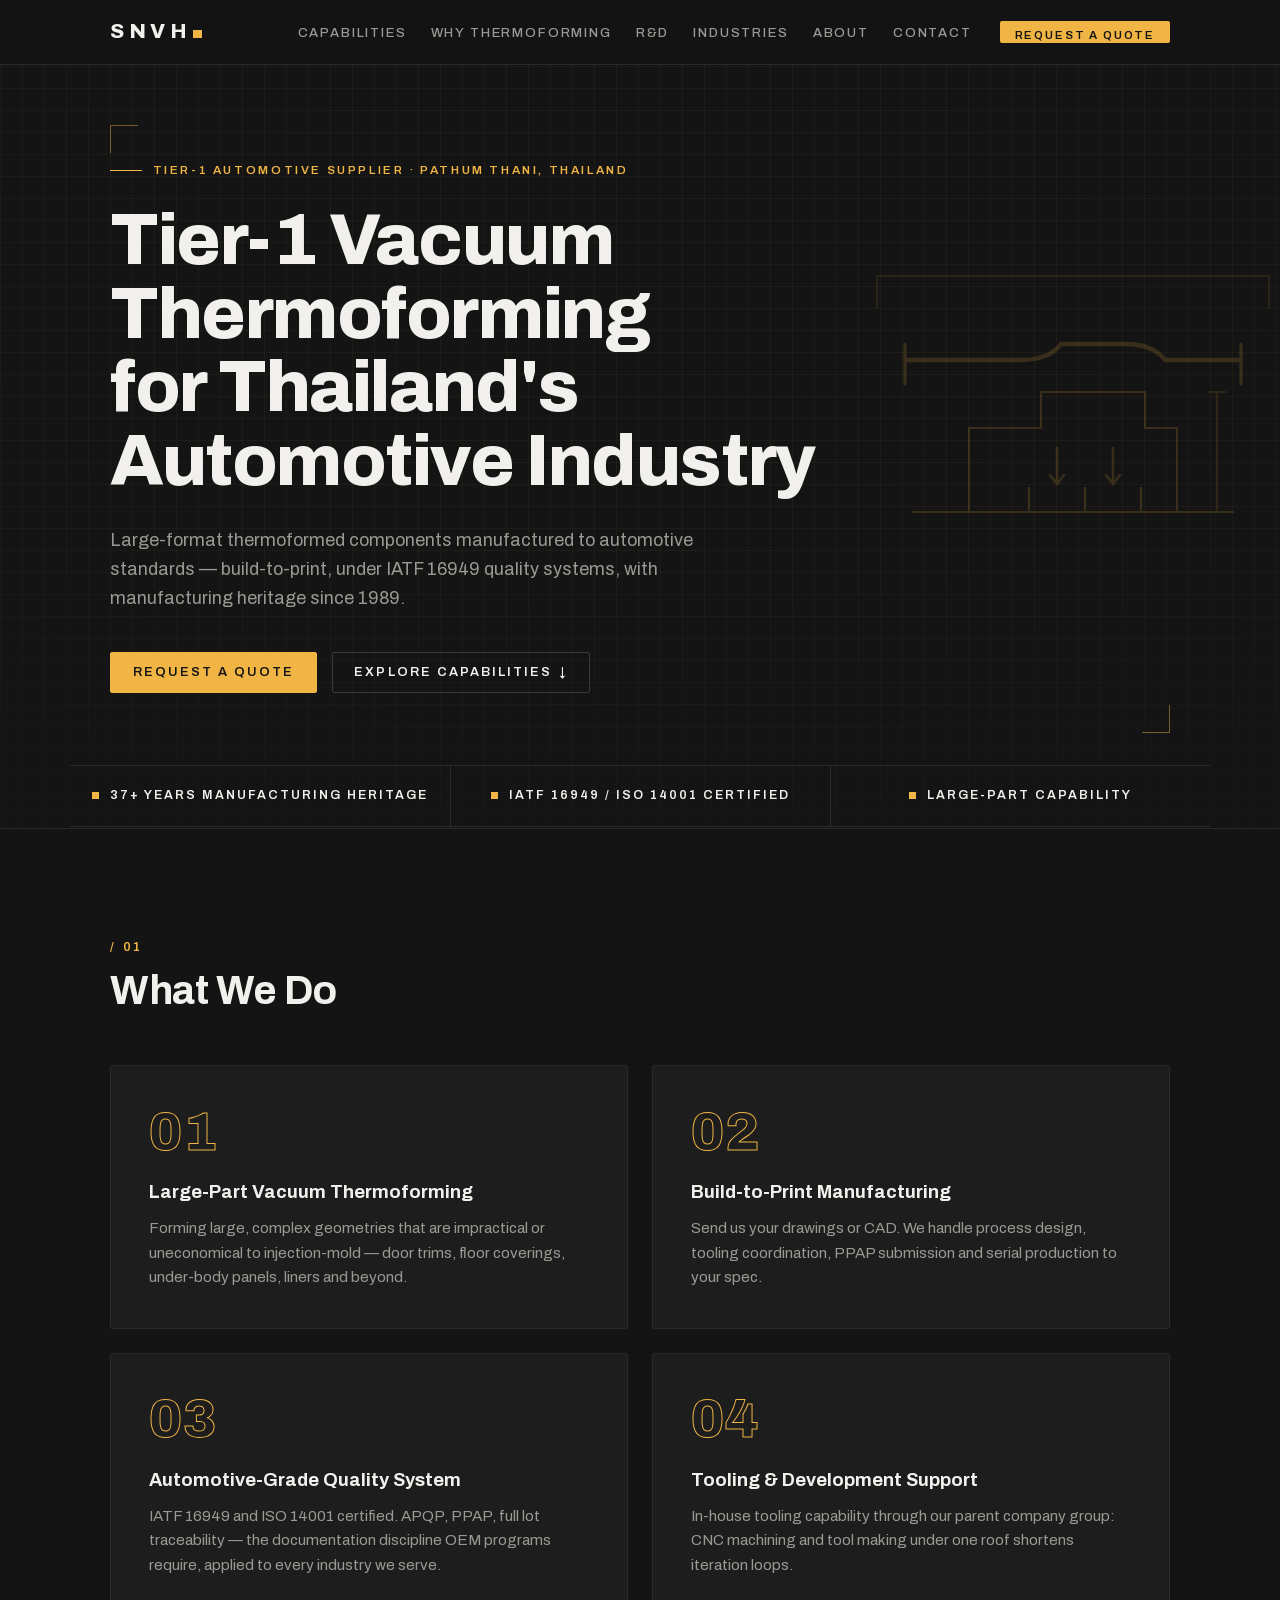
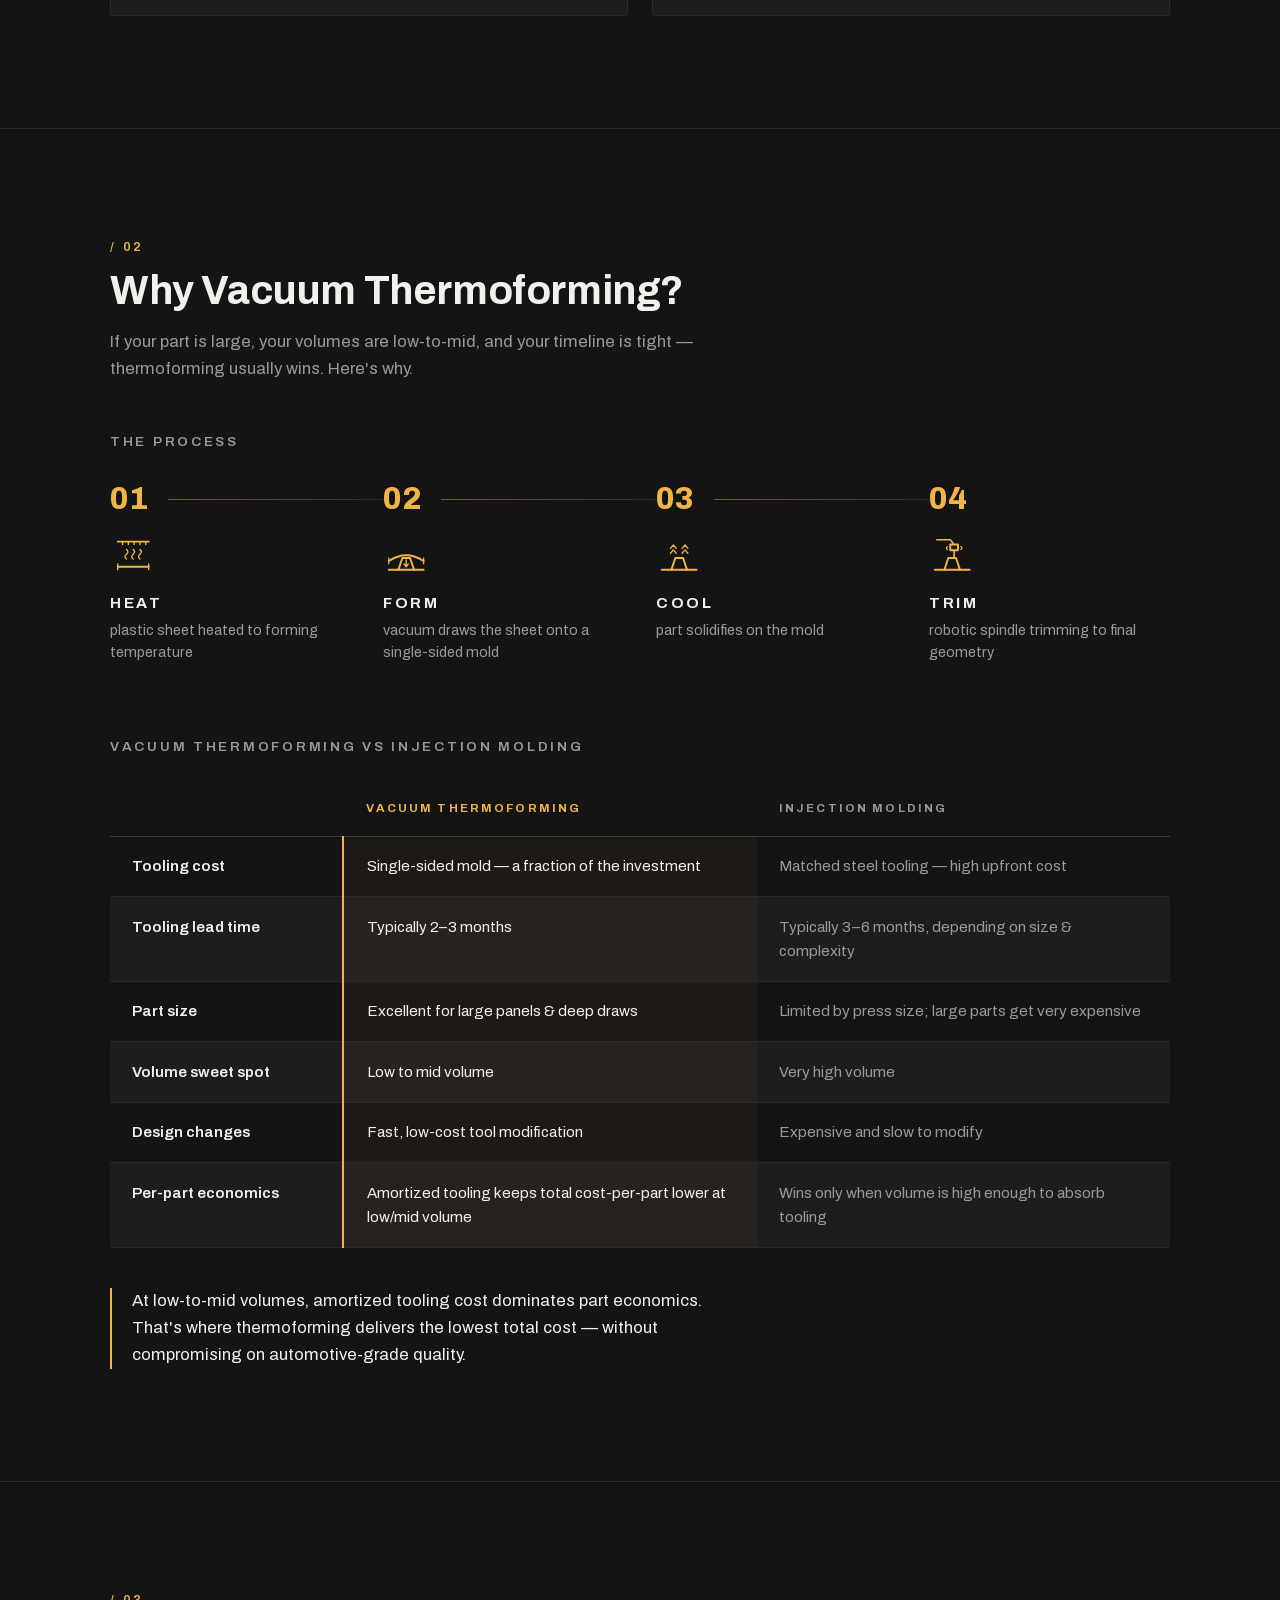
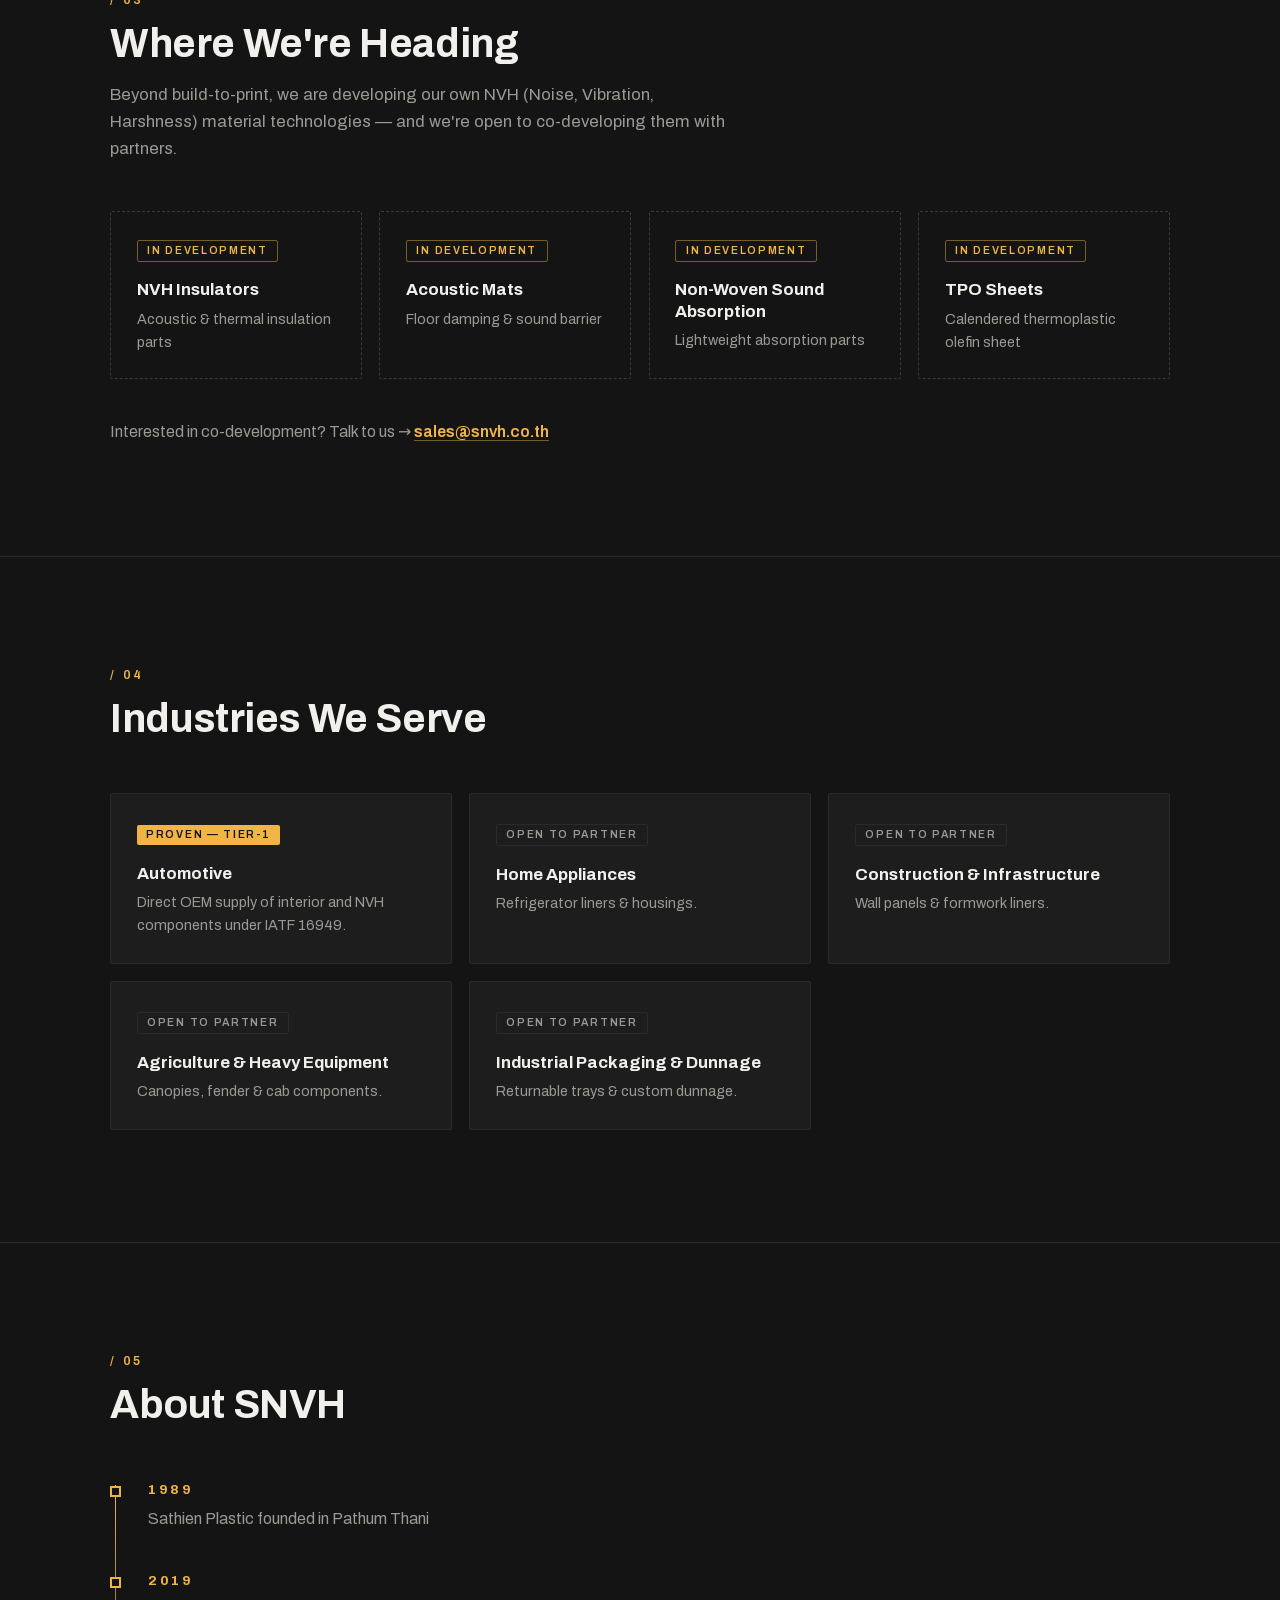
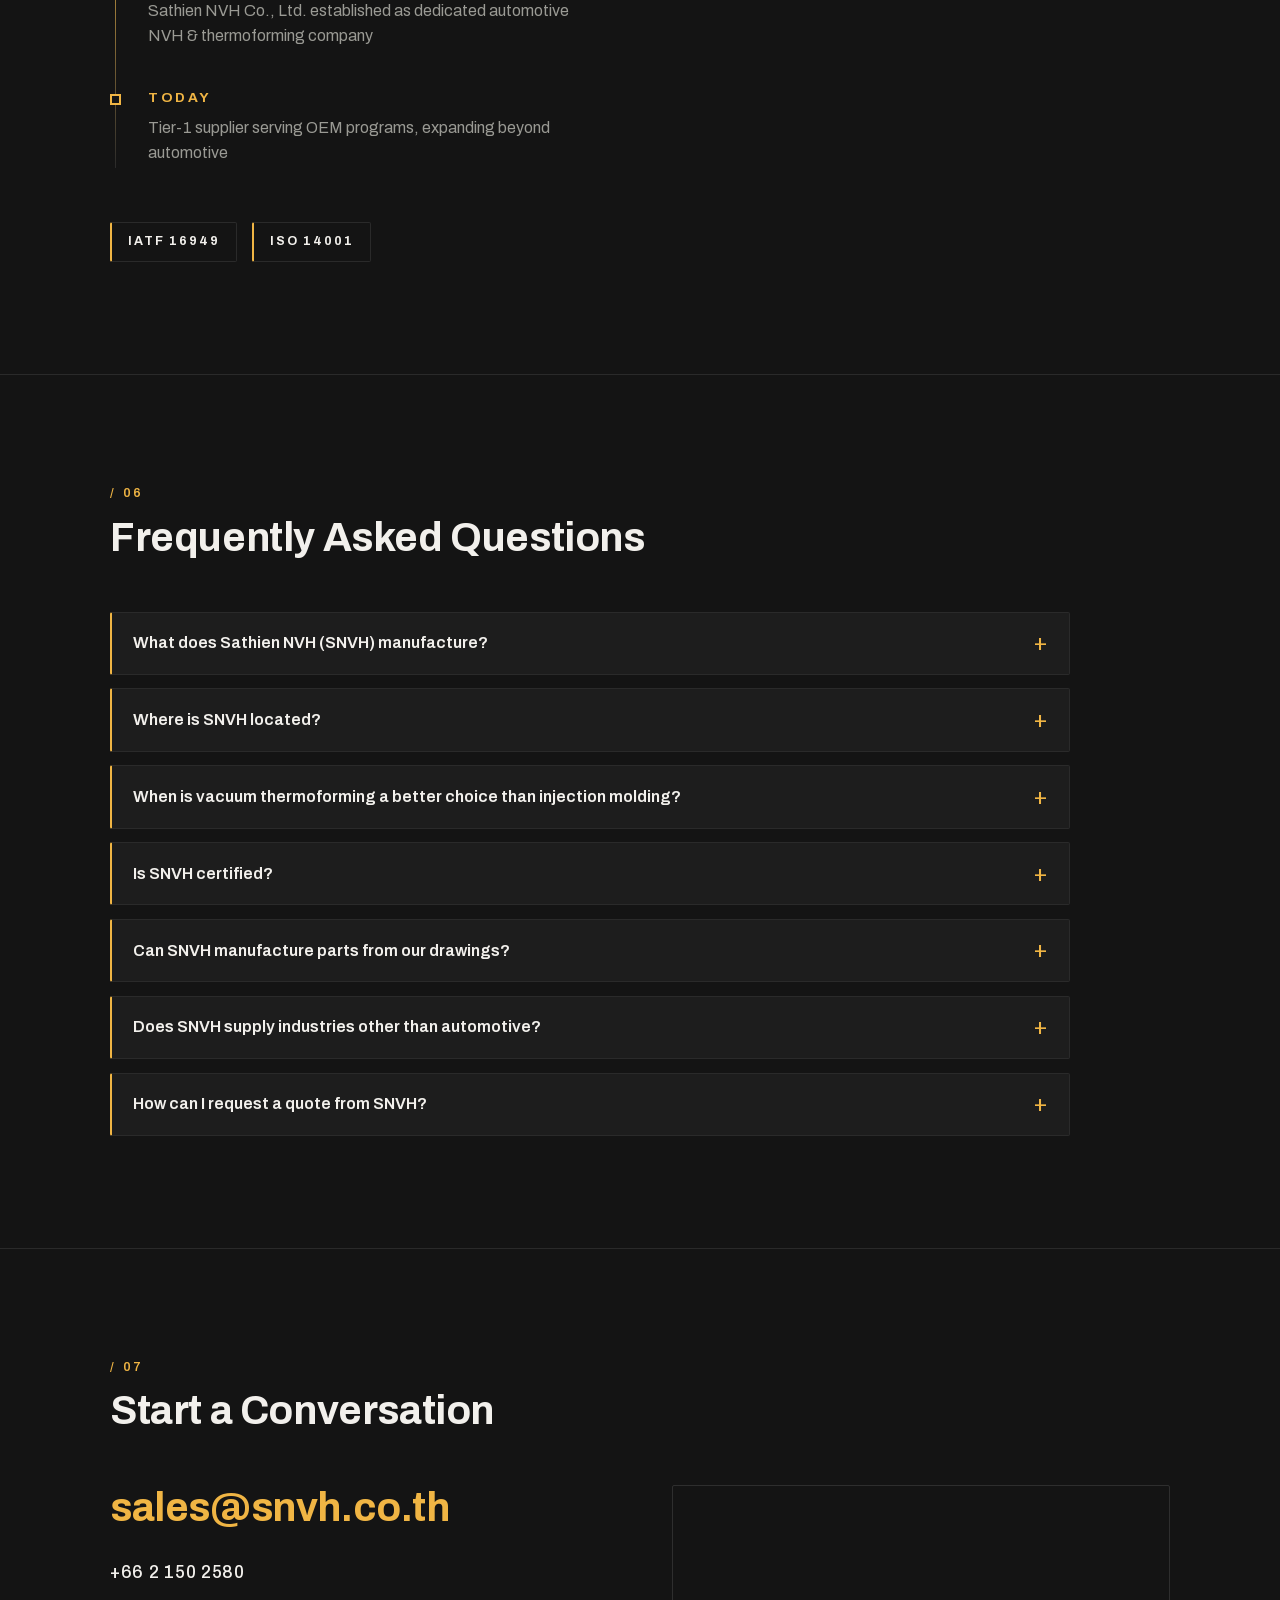
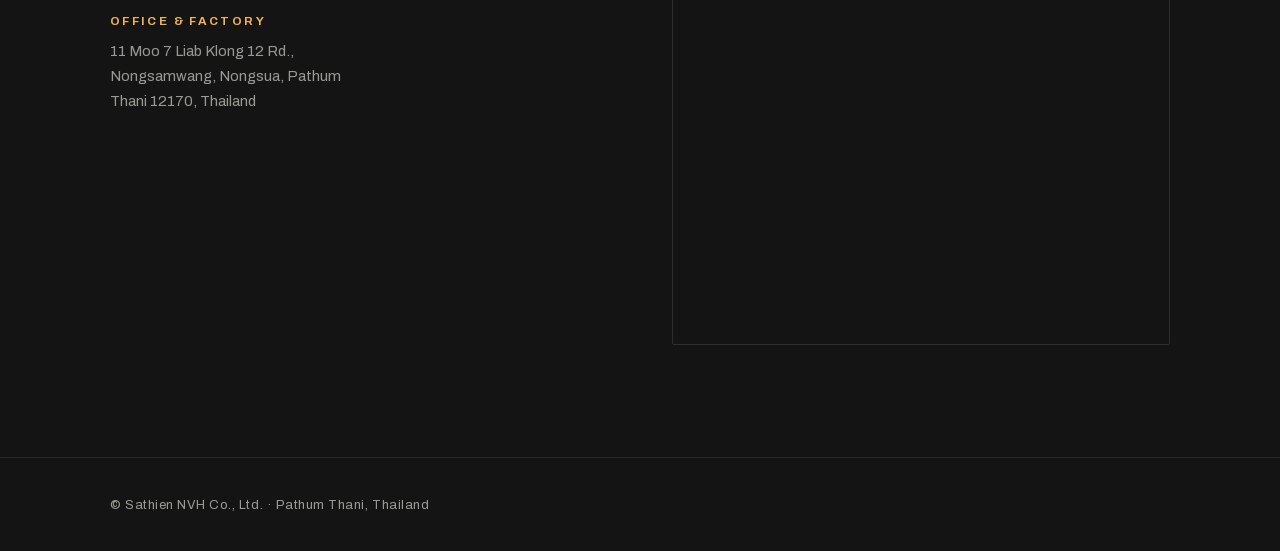
==== commit 86835bb1: "content: TRIM uses robotic spindle, not CNC (text + icon)" ====
--- a/index.html
+++ b/index.html
@@ -250,12 +250,14 @@
             <svg class="process-icon" viewBox="0 0 48 48" aria-hidden="true">
               <path d="M6 40 H42"/>
               <path d="M16 40 L20 28 H28 L32 40"/>
-              <path d="M32 8 V40" stroke-width="1.3" stroke-dasharray="3 3"/>
-              <path d="M28 8 H36 L32 14 Z" stroke-width="1.6"/>
-              <path d="M38 22 H44 M44 22 l-3 -2 M44 22 l-3 2" stroke-width="1.4"/>
+              <path d="M8 9 H22 L26 14" stroke-width="1.6"/>
+              <path d="M22 14 H30 V20 H22 Z"/>
+              <path d="M26 20 V27" stroke-width="1.7"/>
+              <path d="M19 16 q-2 1.6 0 3.2" stroke-width="1.3"/>
+              <path d="M33 16 q2 1.6 0 3.2" stroke-width="1.3"/>
             </svg>
             <span class="process-step-name">Trim</span>
-            <span class="process-step-desc">CNC trimming to final geometry</span>
+            <span class="process-step-desc">robotic spindle trimming to final geometry</span>
           </li>
         </ol>
 
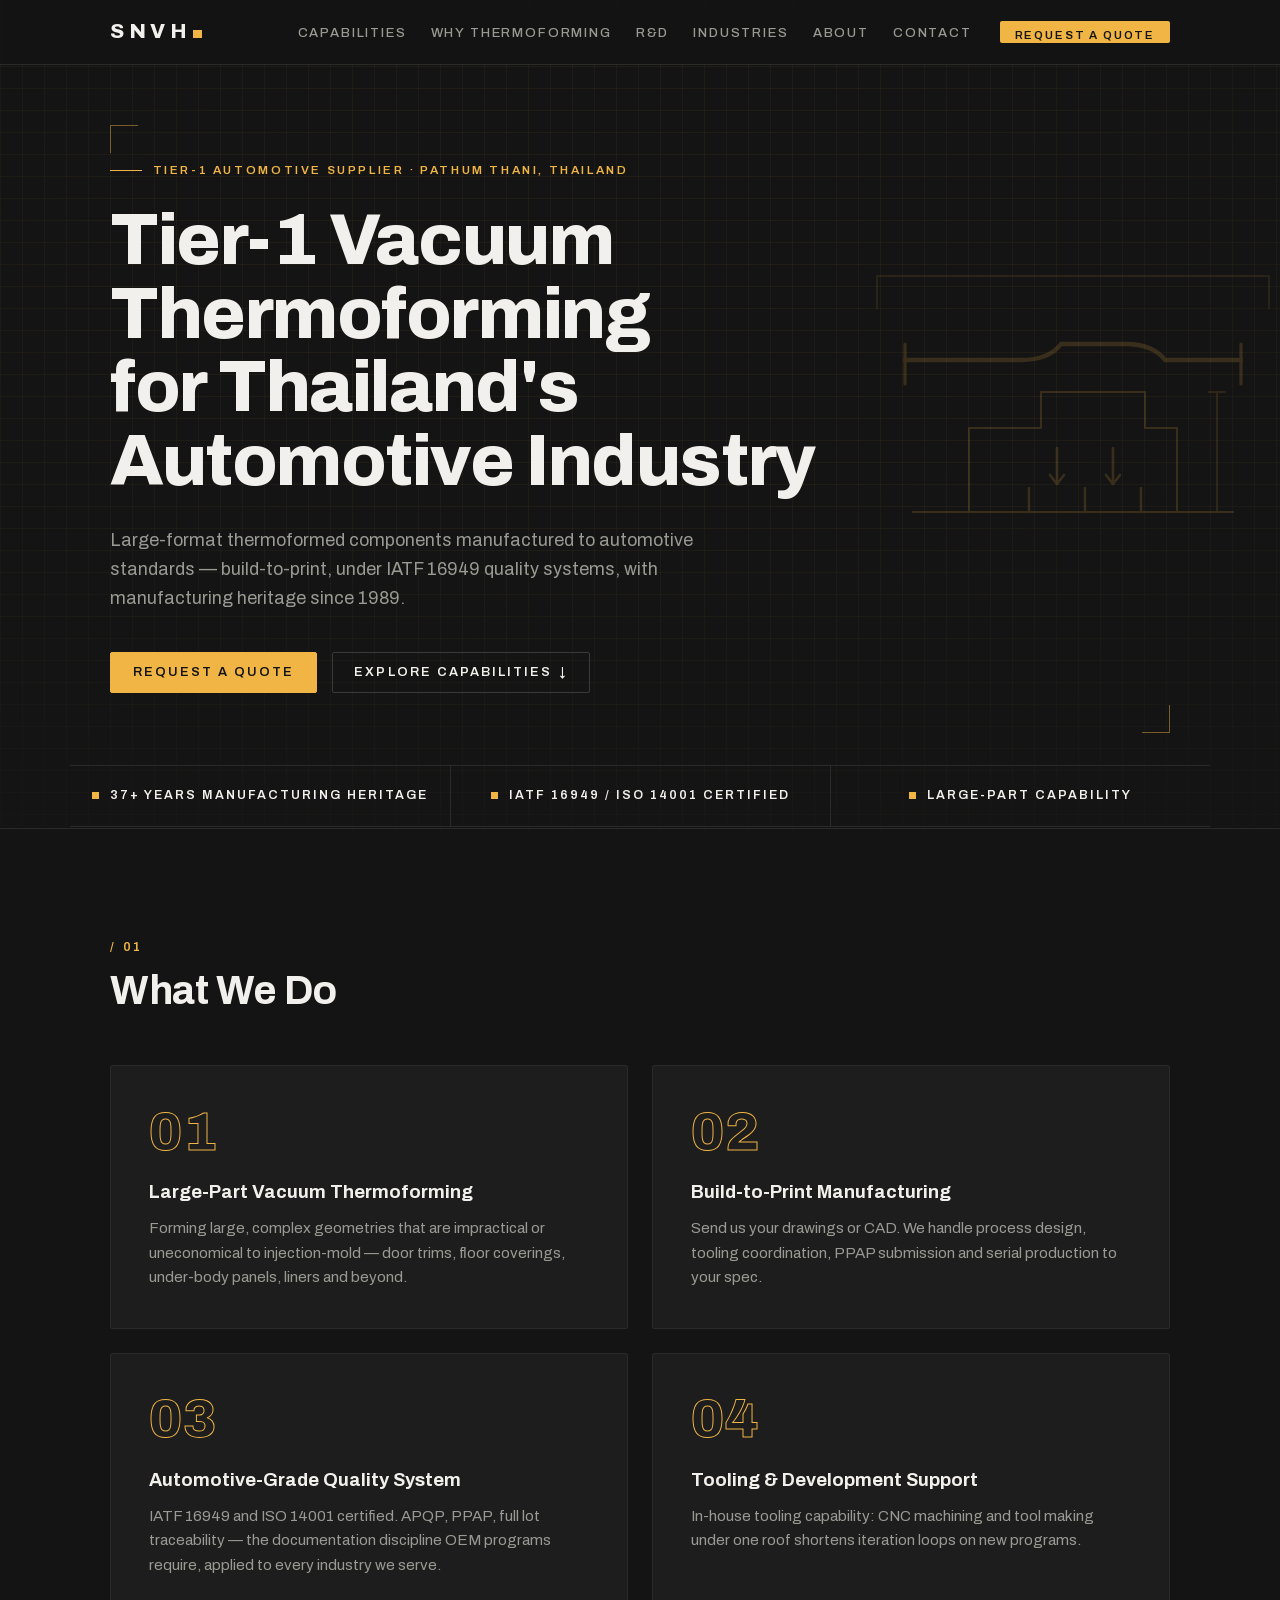
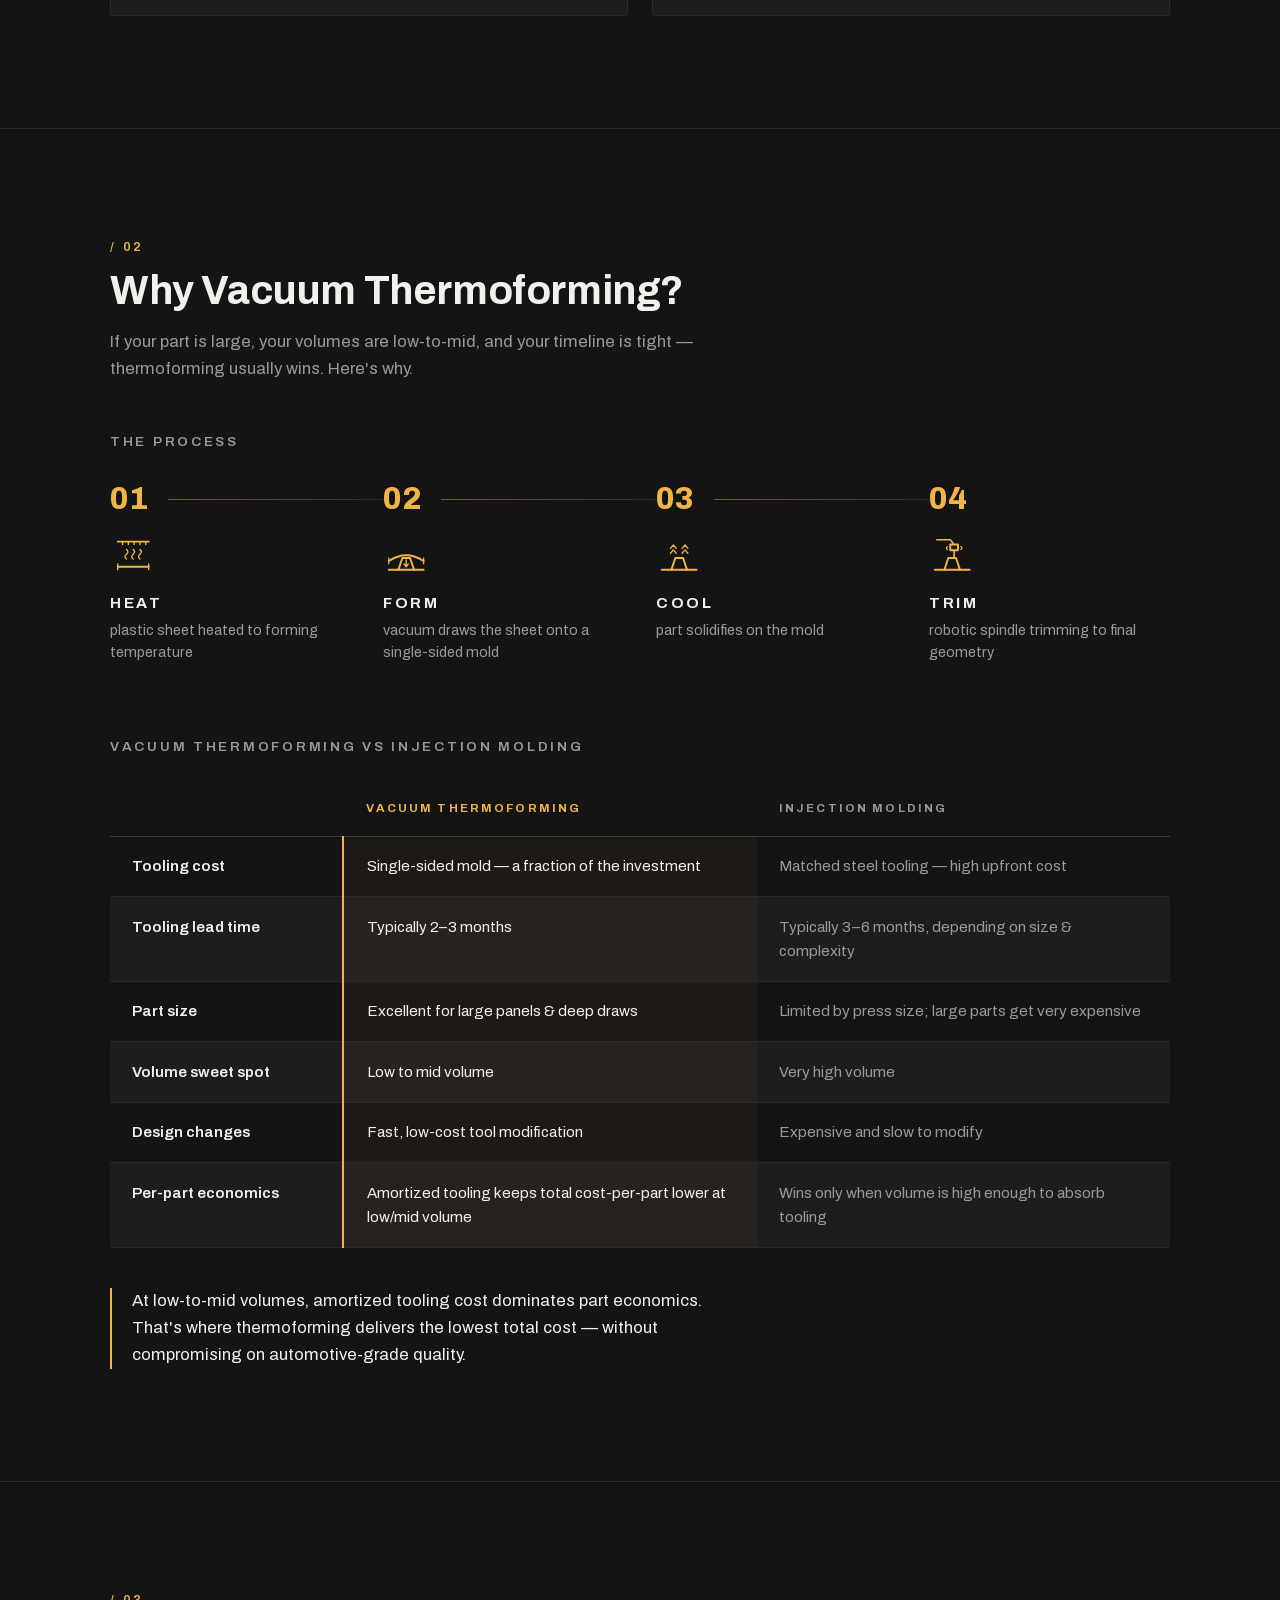
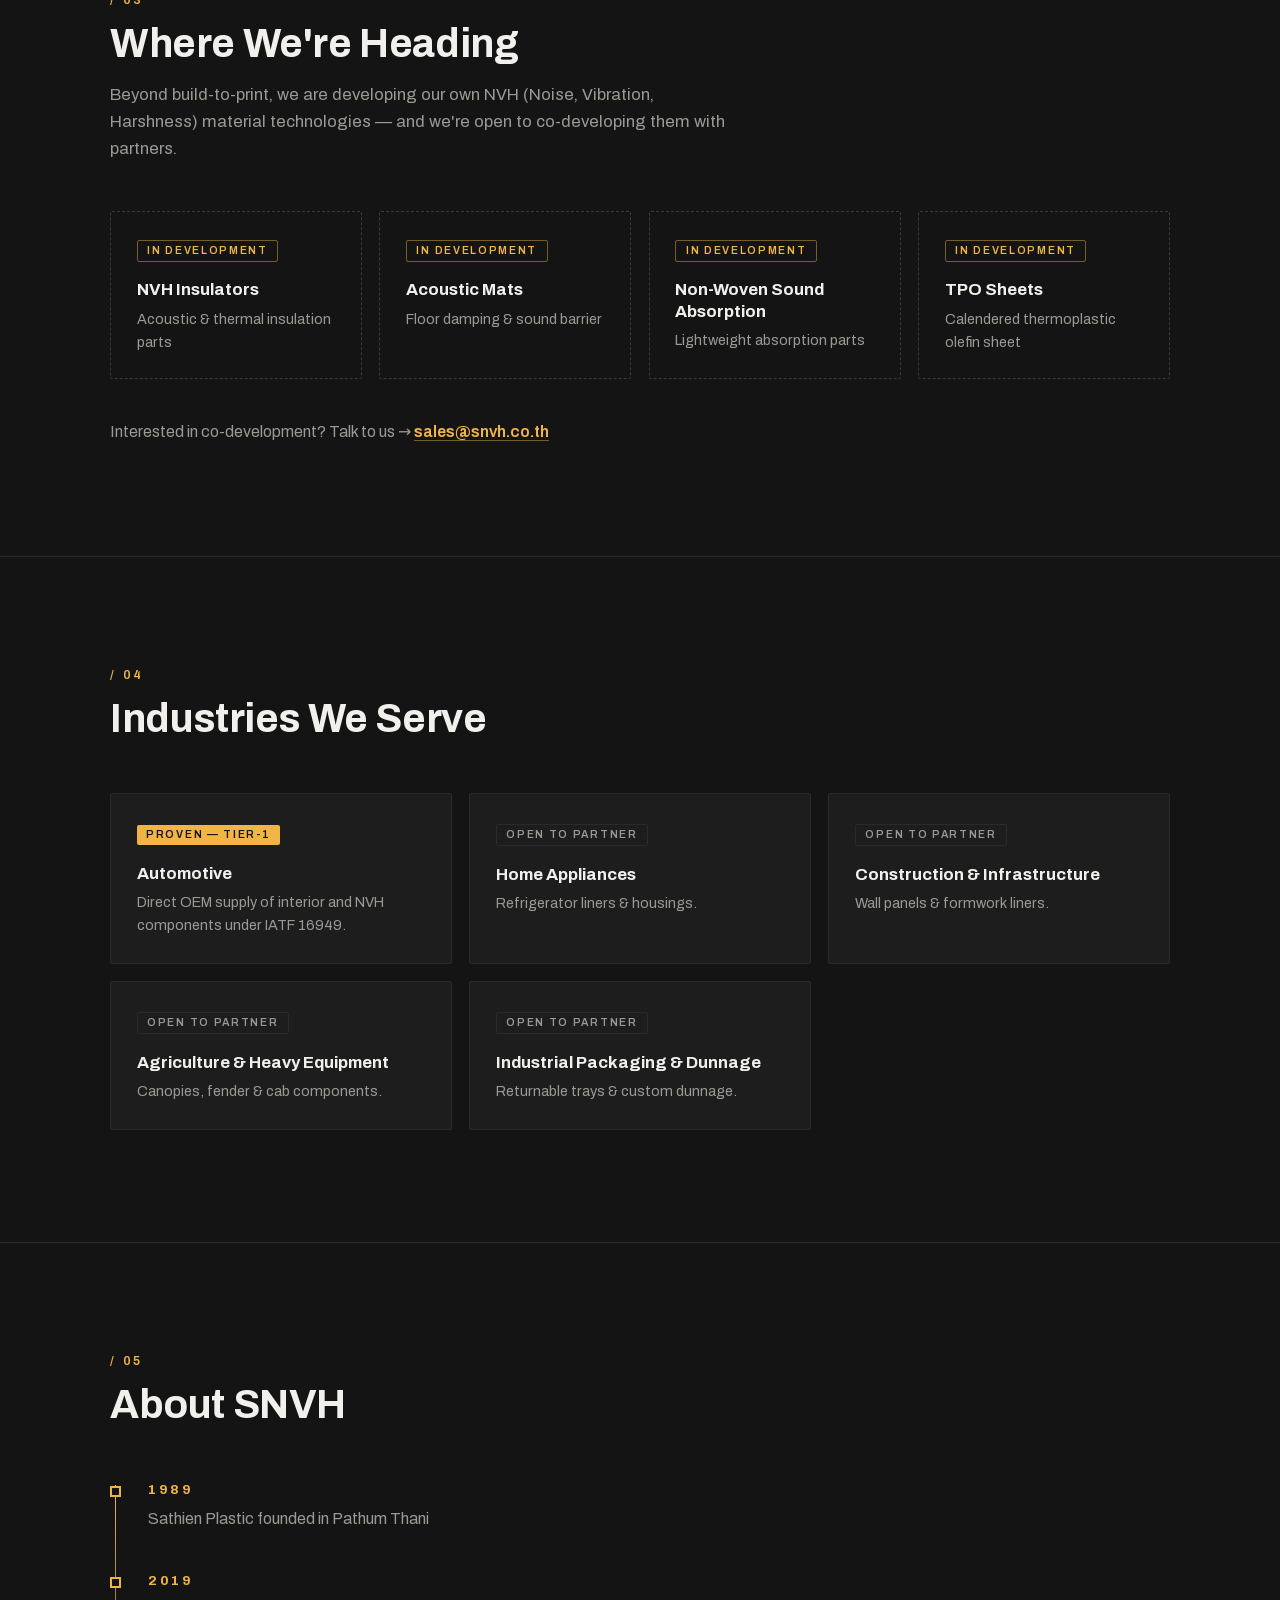
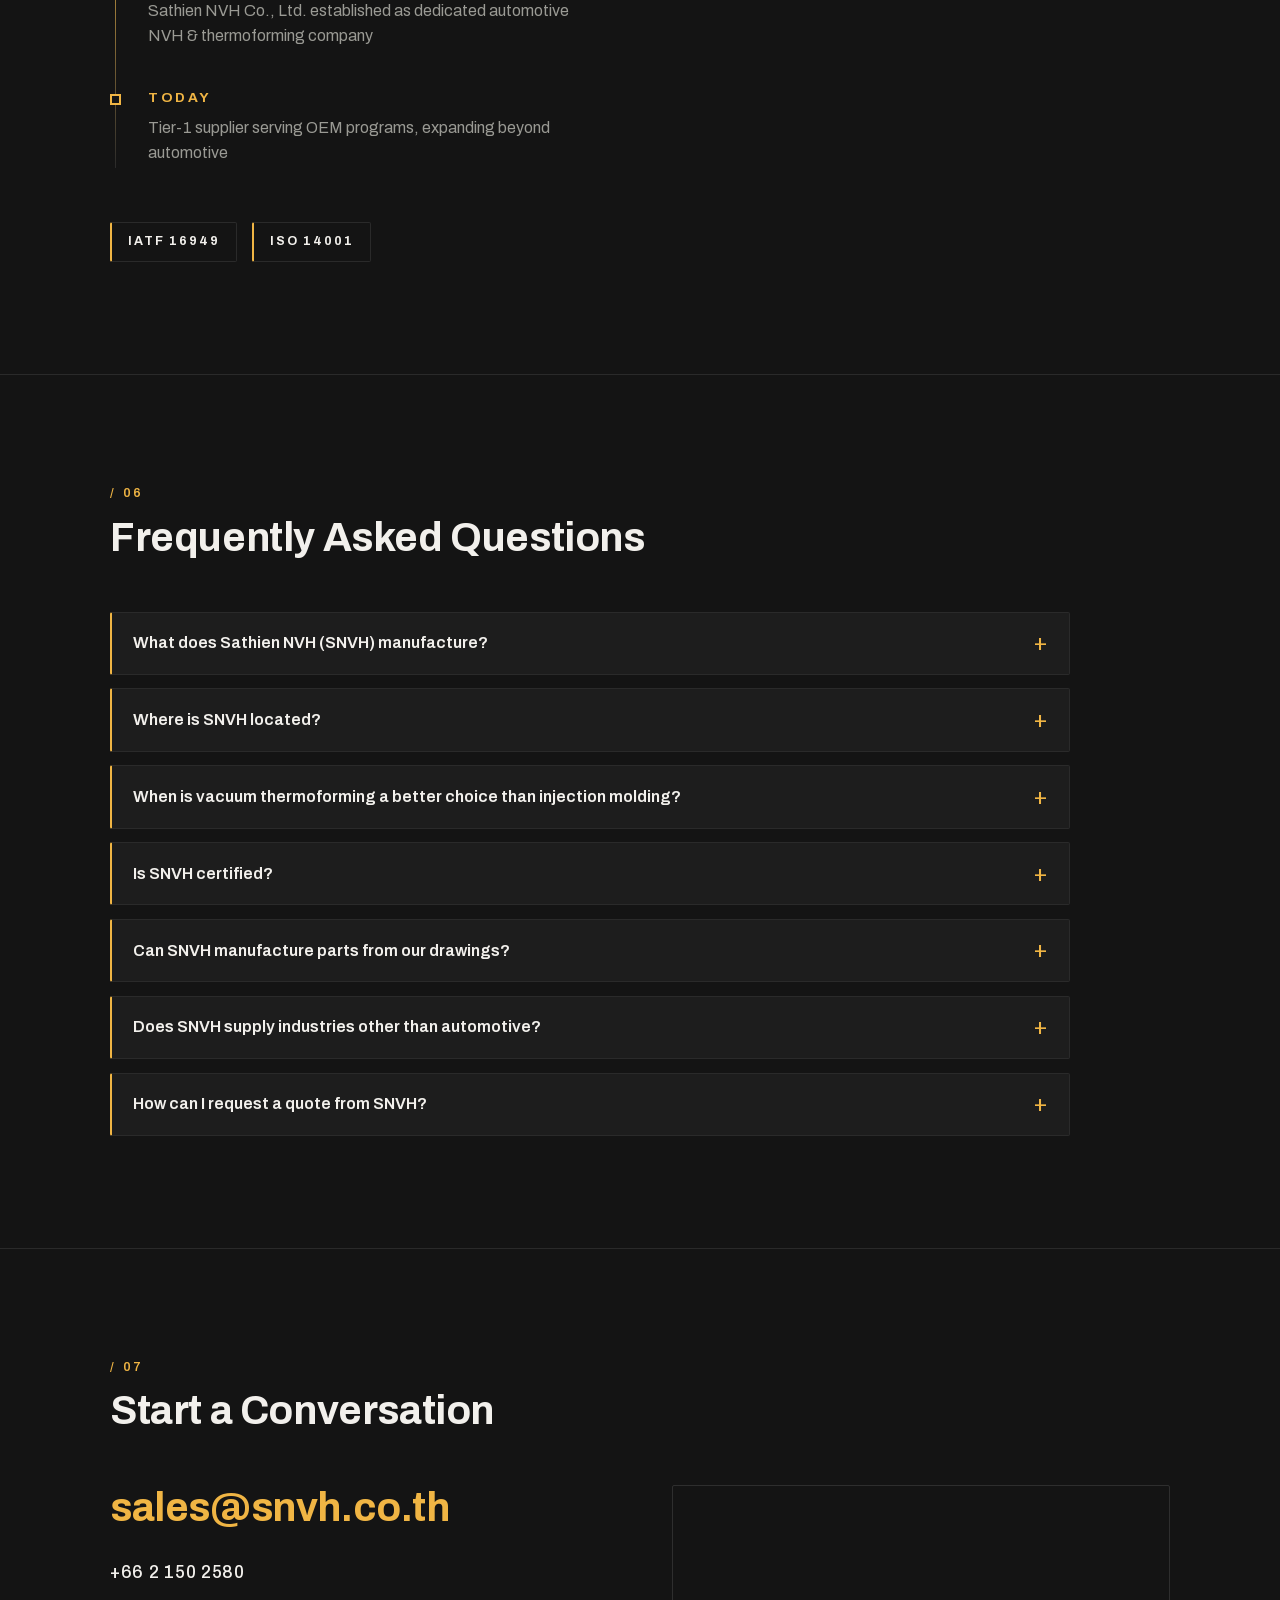
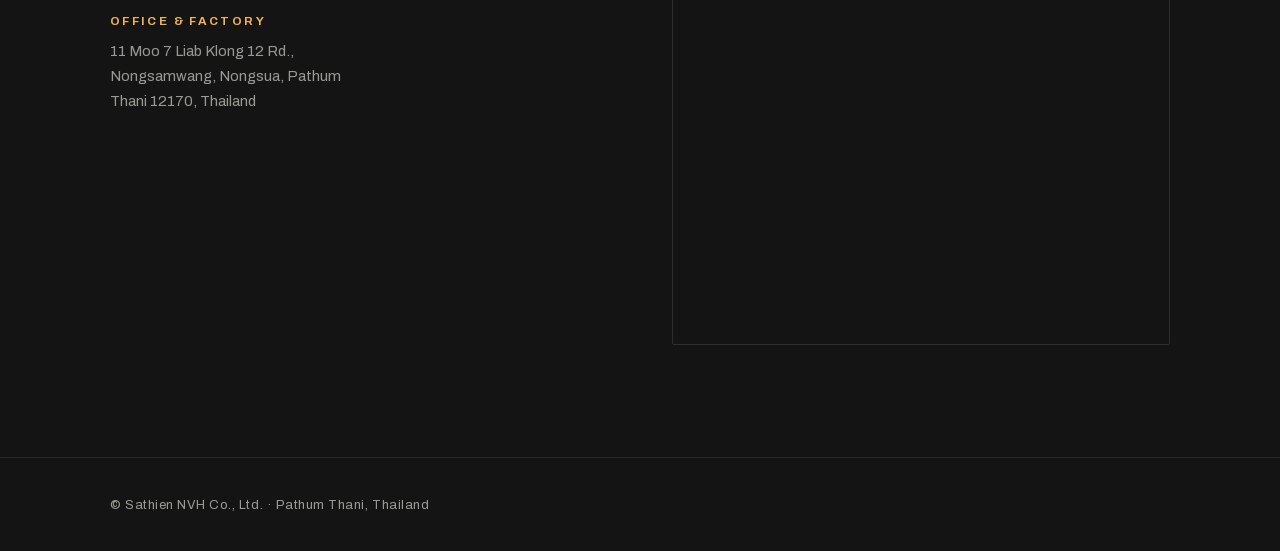
==== commit 13194331: "content: SNVH operates tooling in-house (parent SPF no longer trading)" ====
--- a/index.html
+++ b/index.html
@@ -198,7 +198,7 @@
           <article class="capability-card reveal">
             <span class="card-number" aria-hidden="true">04</span>
             <h3 class="card-title">Tooling &amp; Development Support</h3>
-            <p class="card-text">In-house tooling capability through our parent company group: CNC machining and tool making under one roof shortens iteration loops.</p>
+            <p class="card-text">In-house tooling capability: CNC machining and tool making under one roof shortens iteration loops on new programs.</p>
           </article>
         </div>
       </div>
